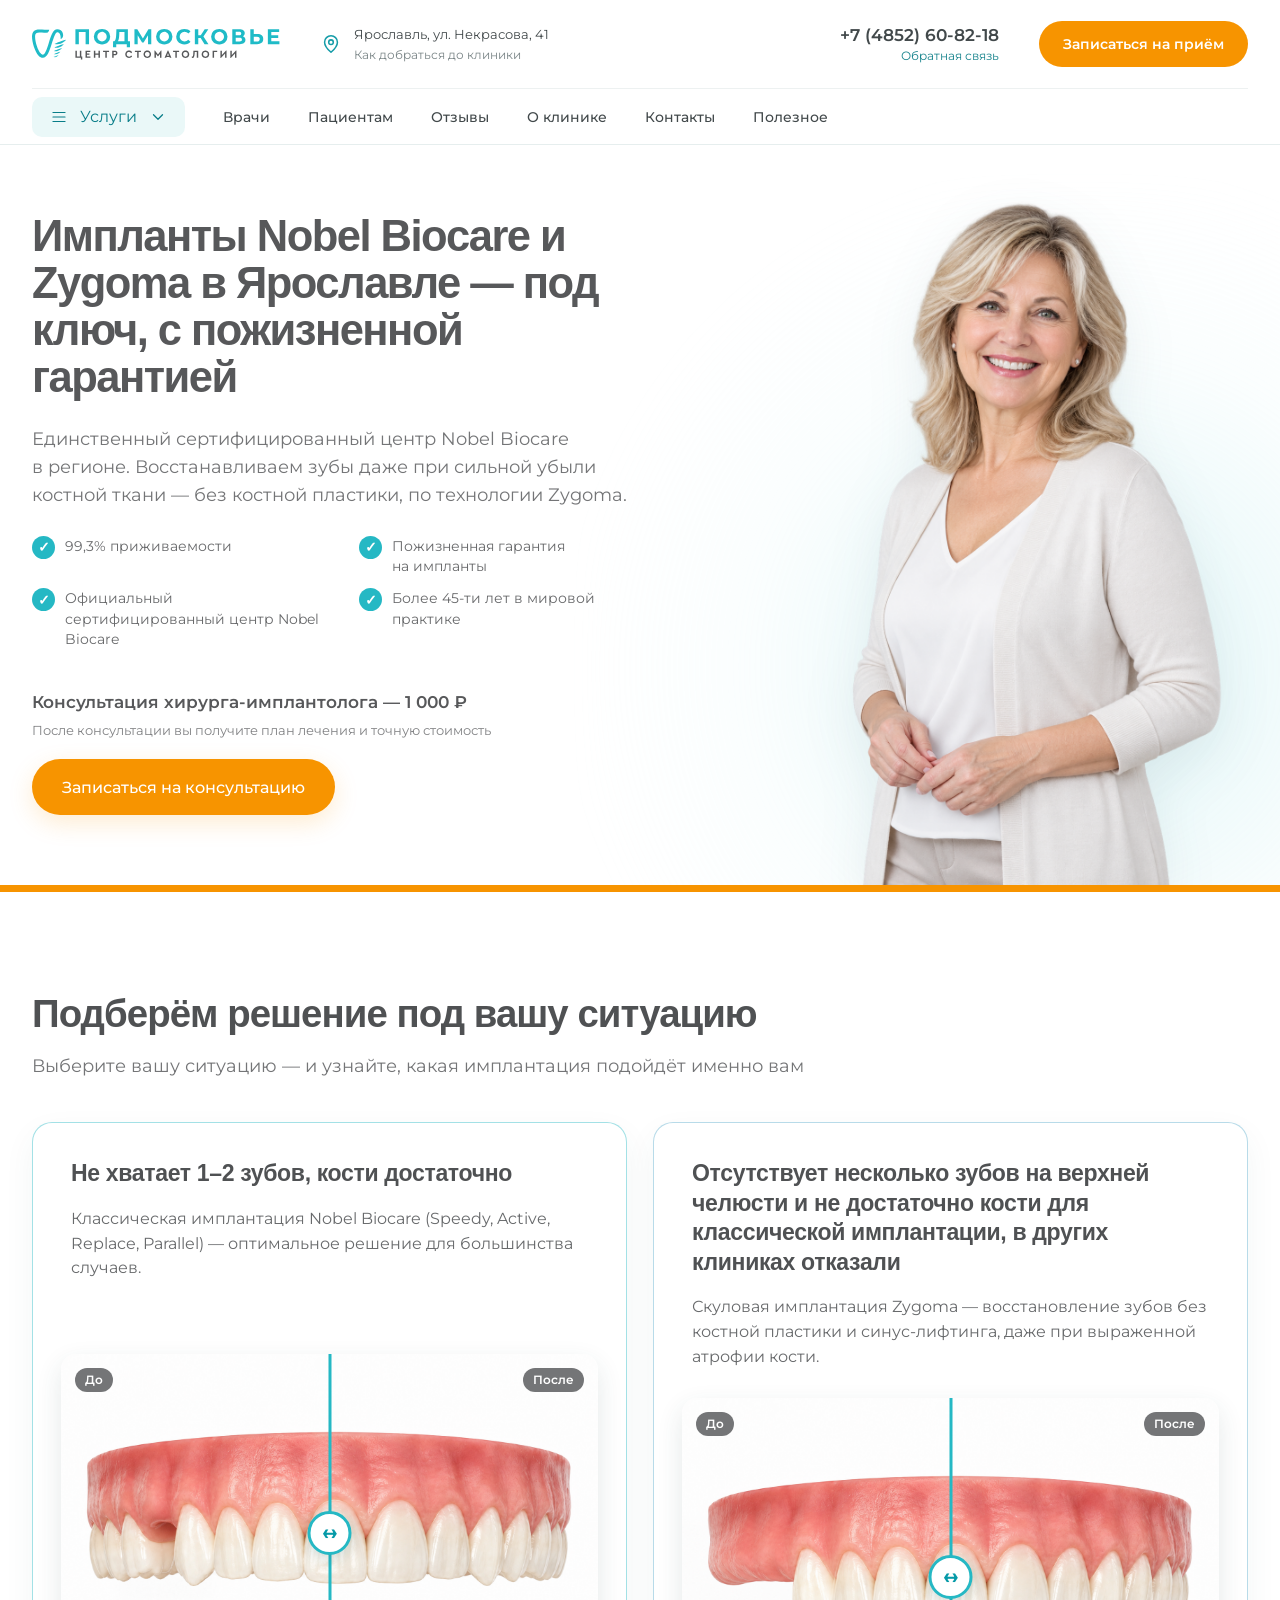
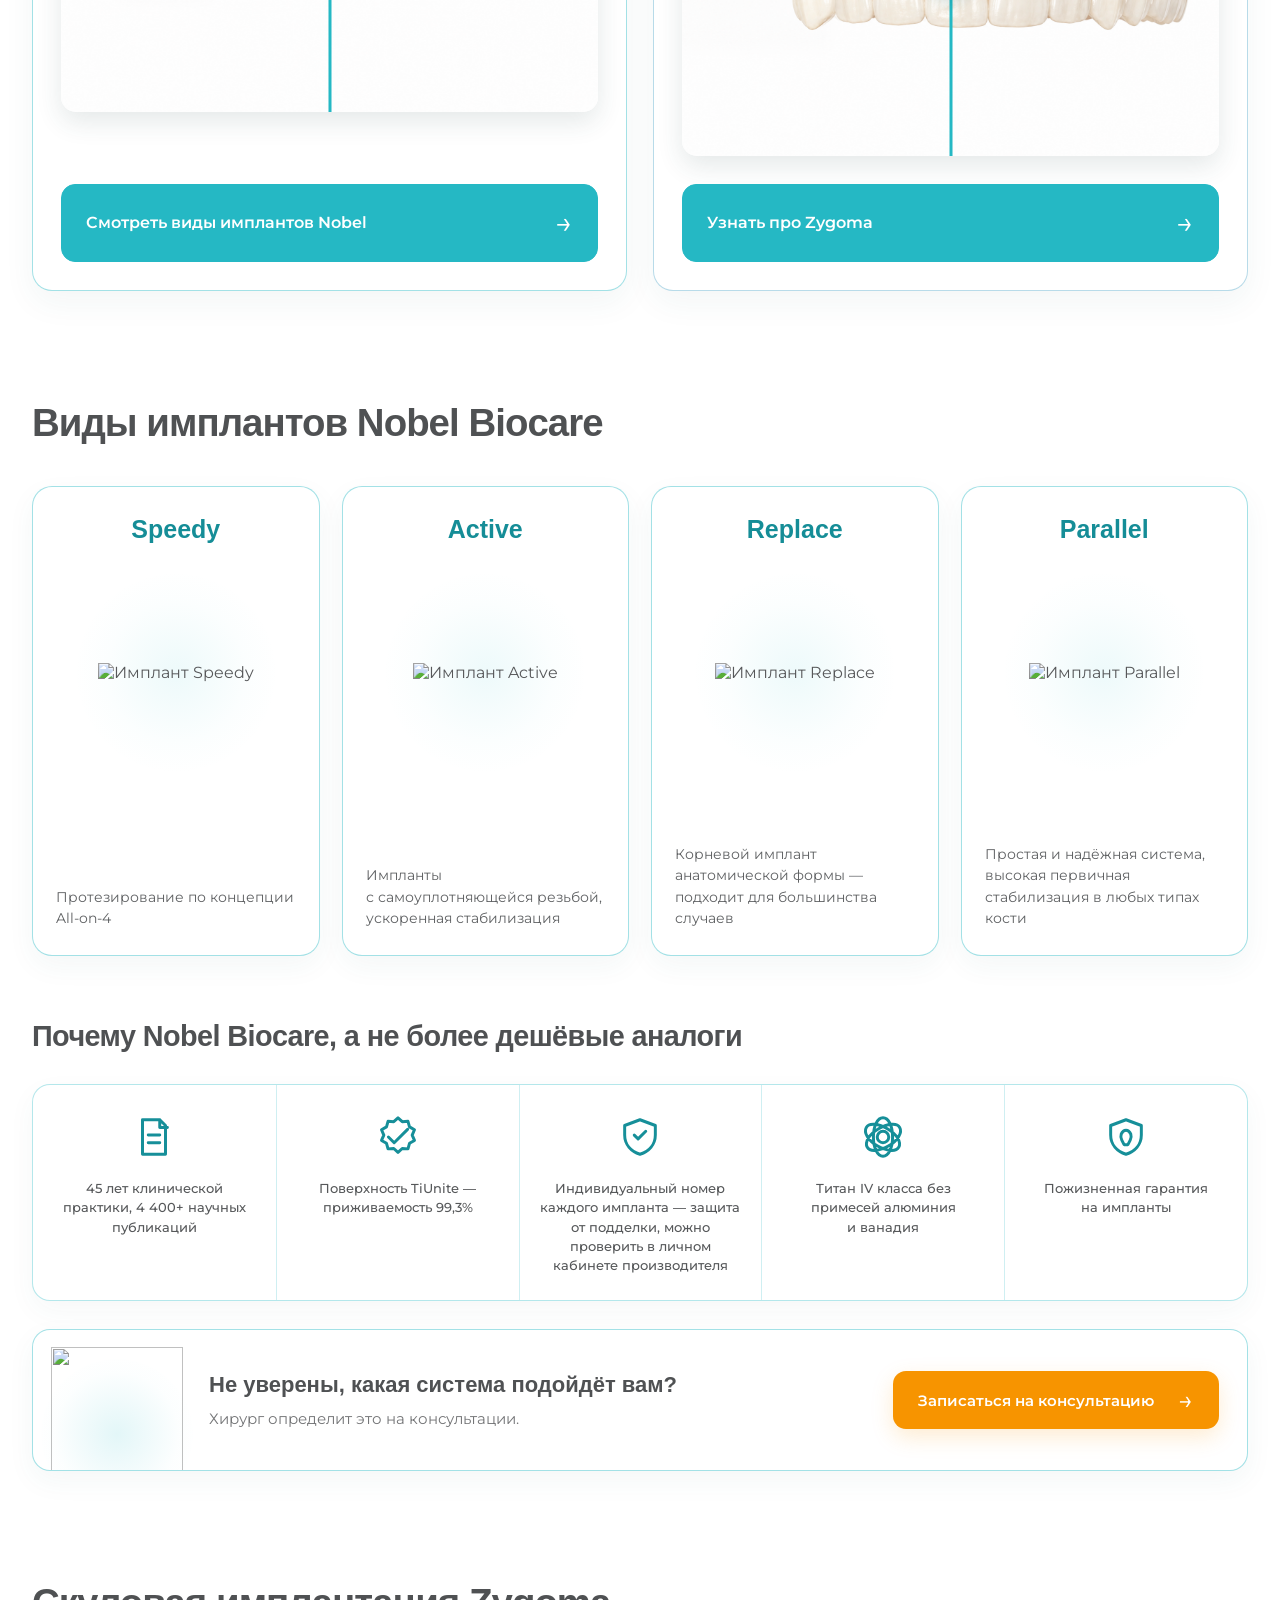
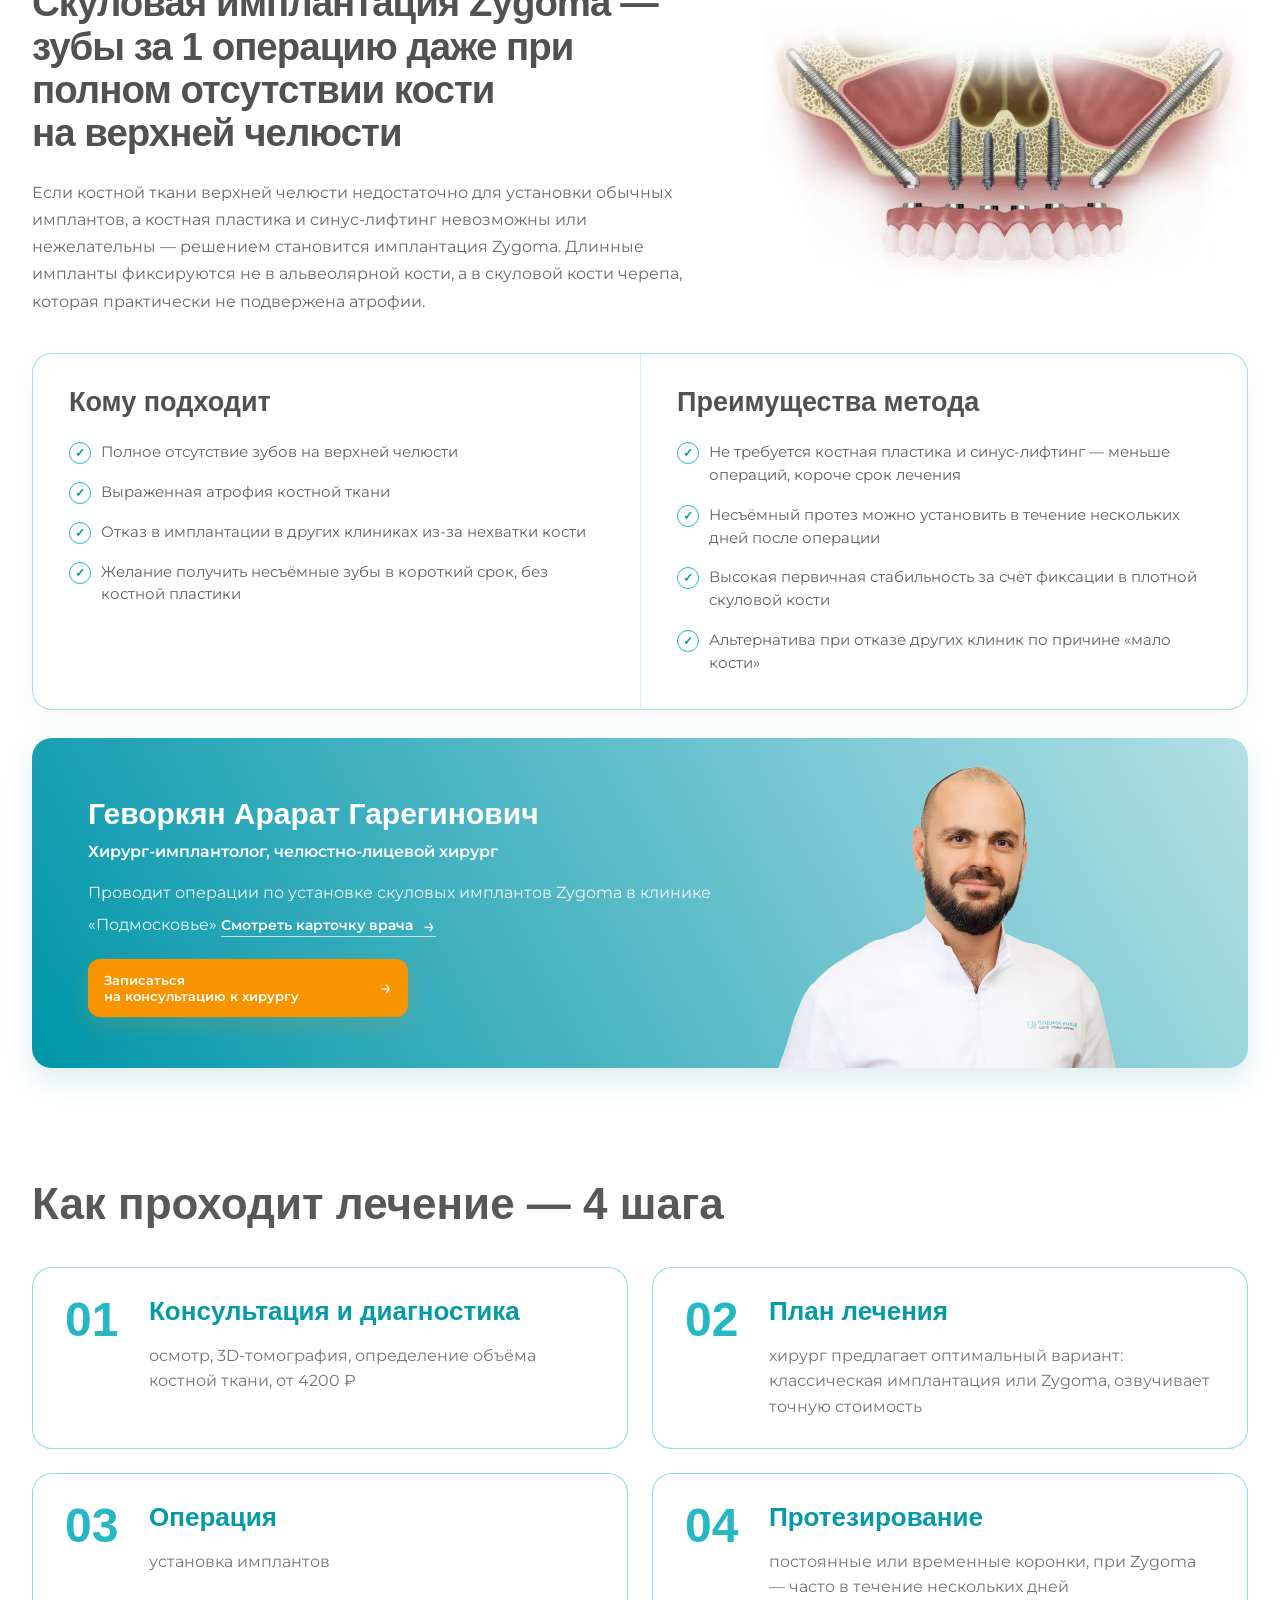
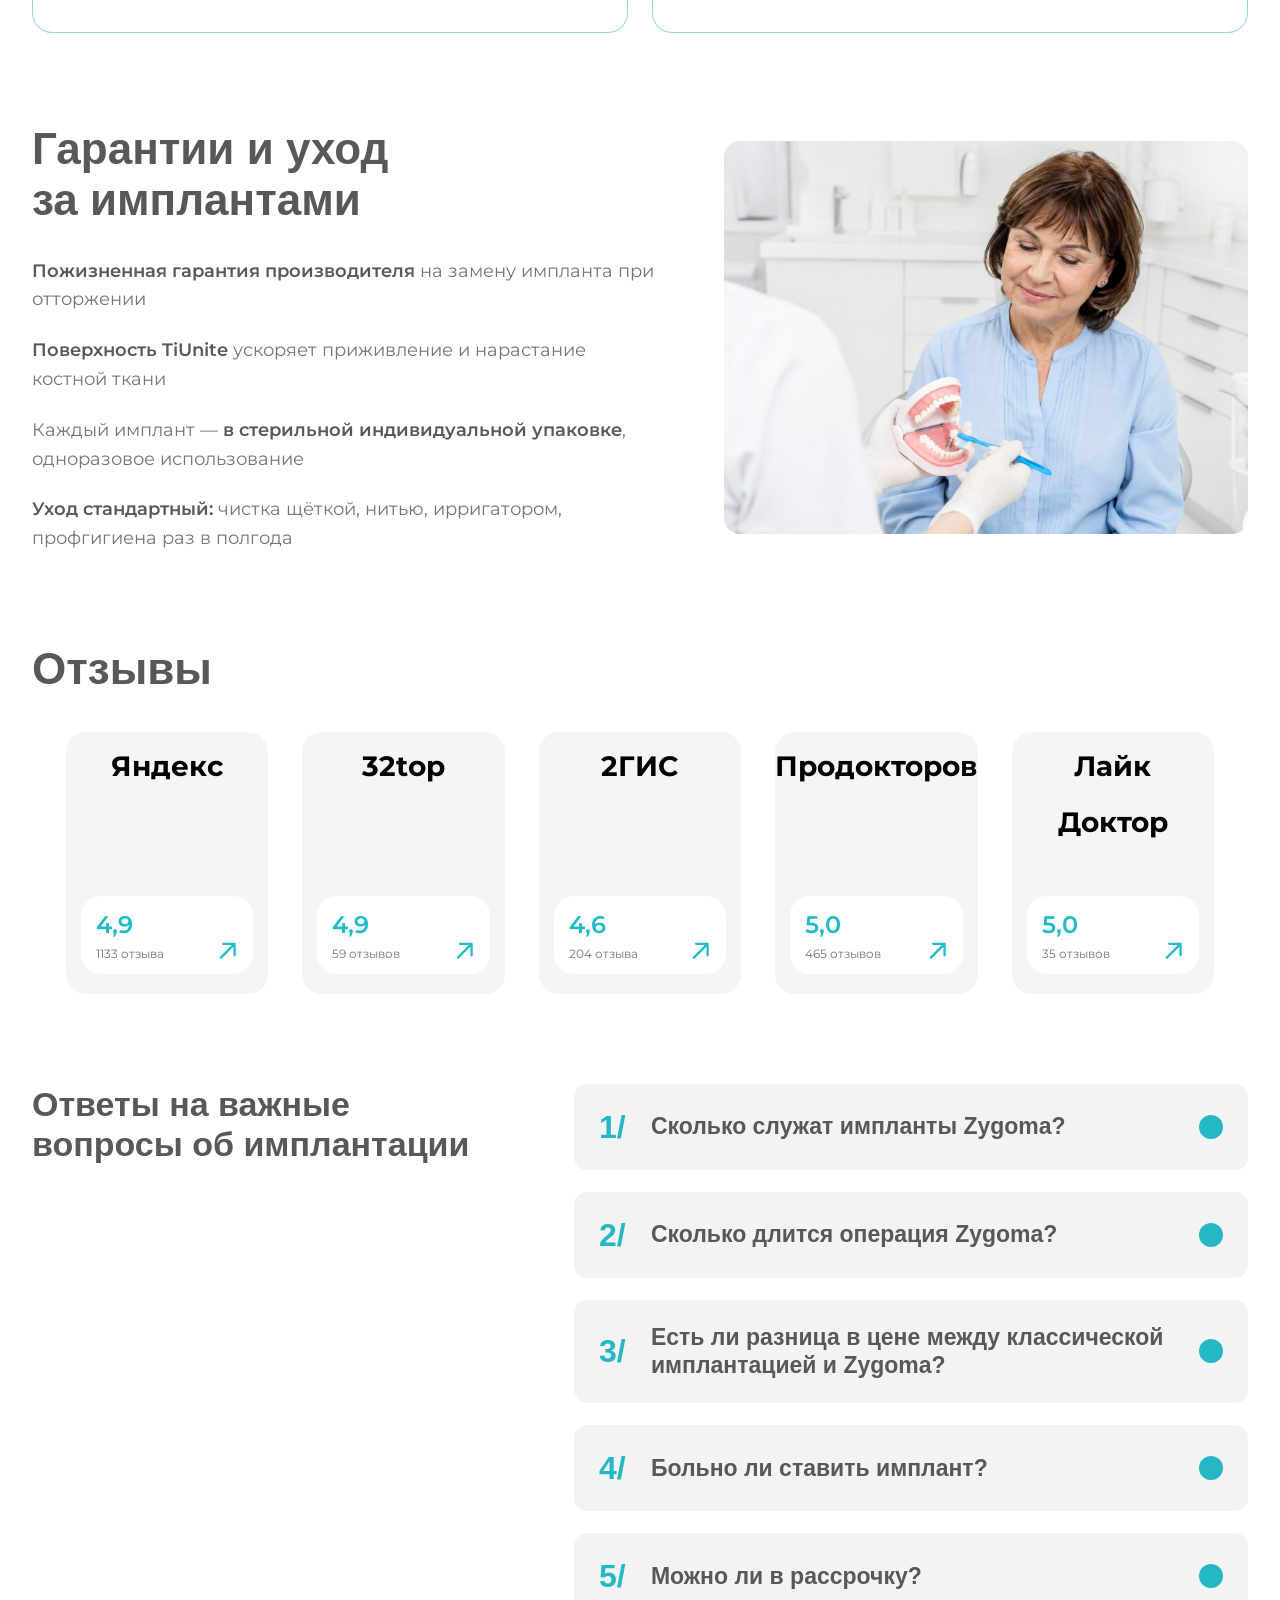
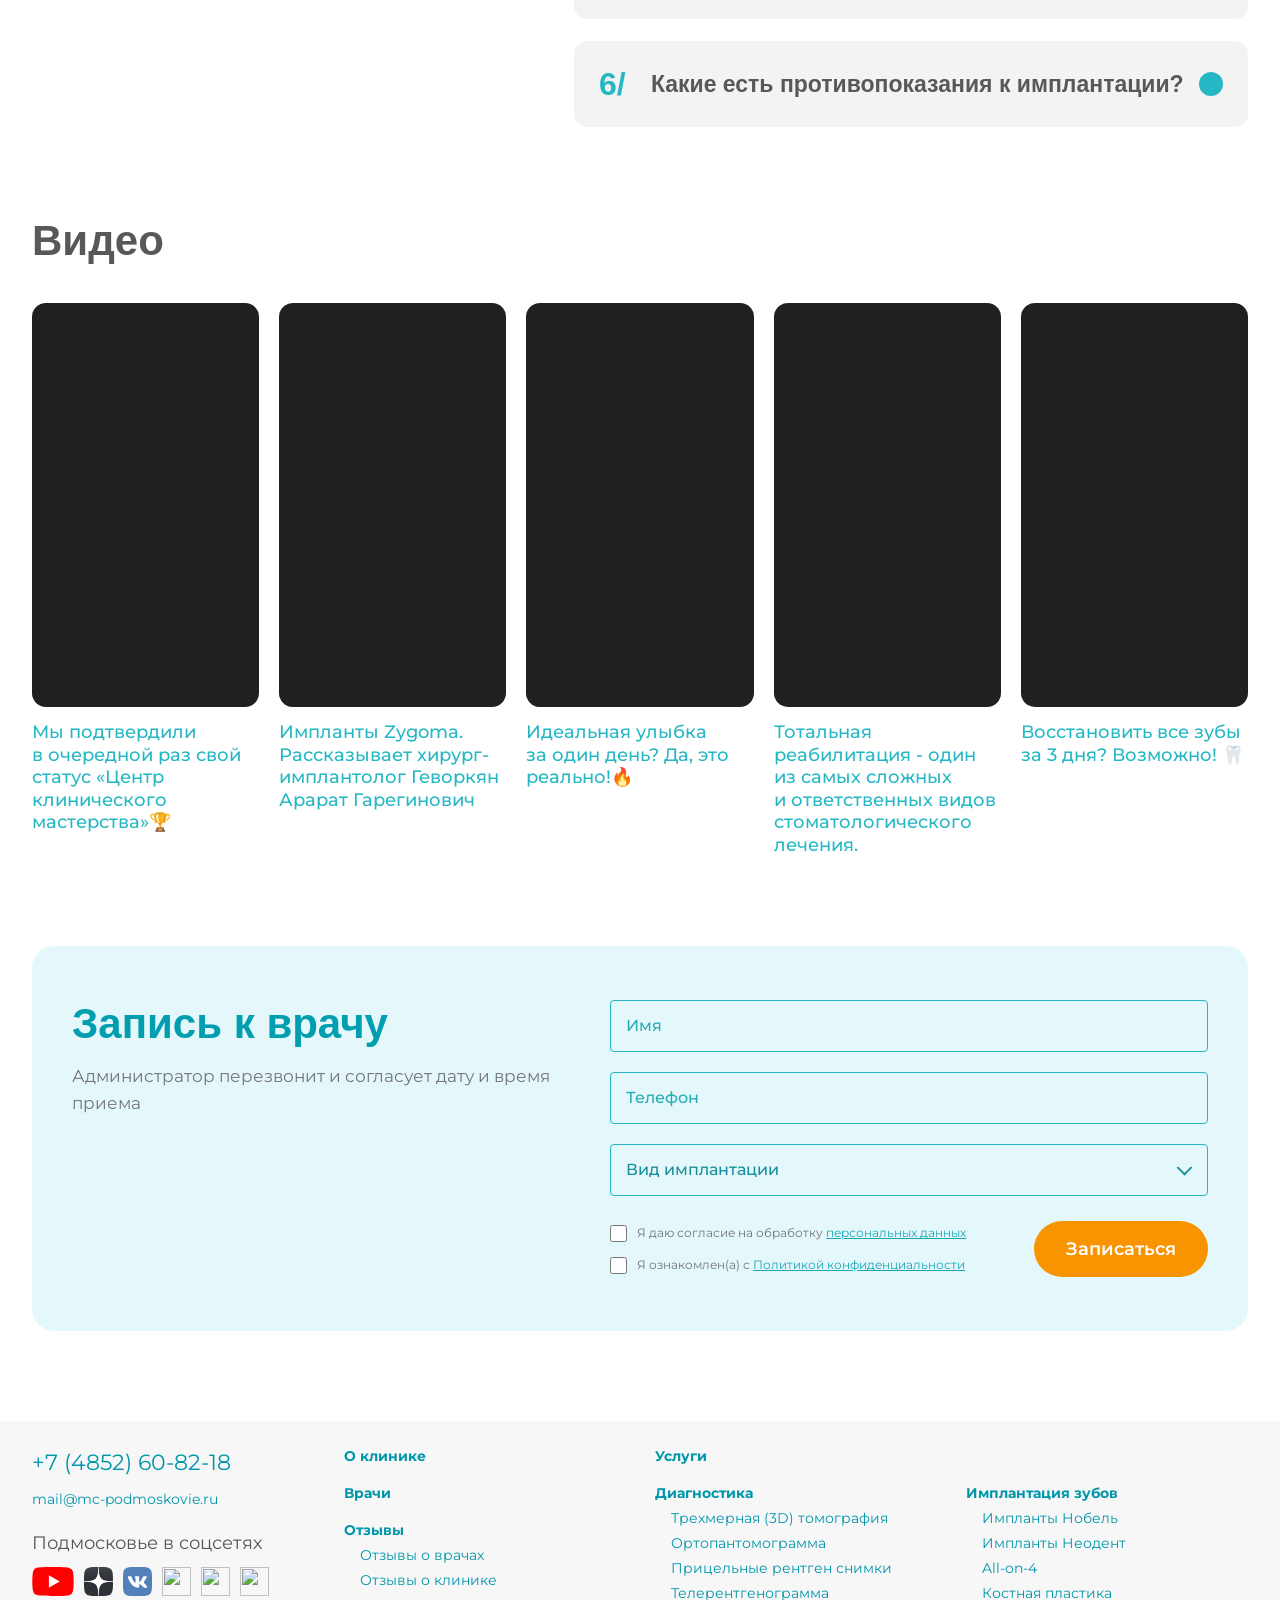
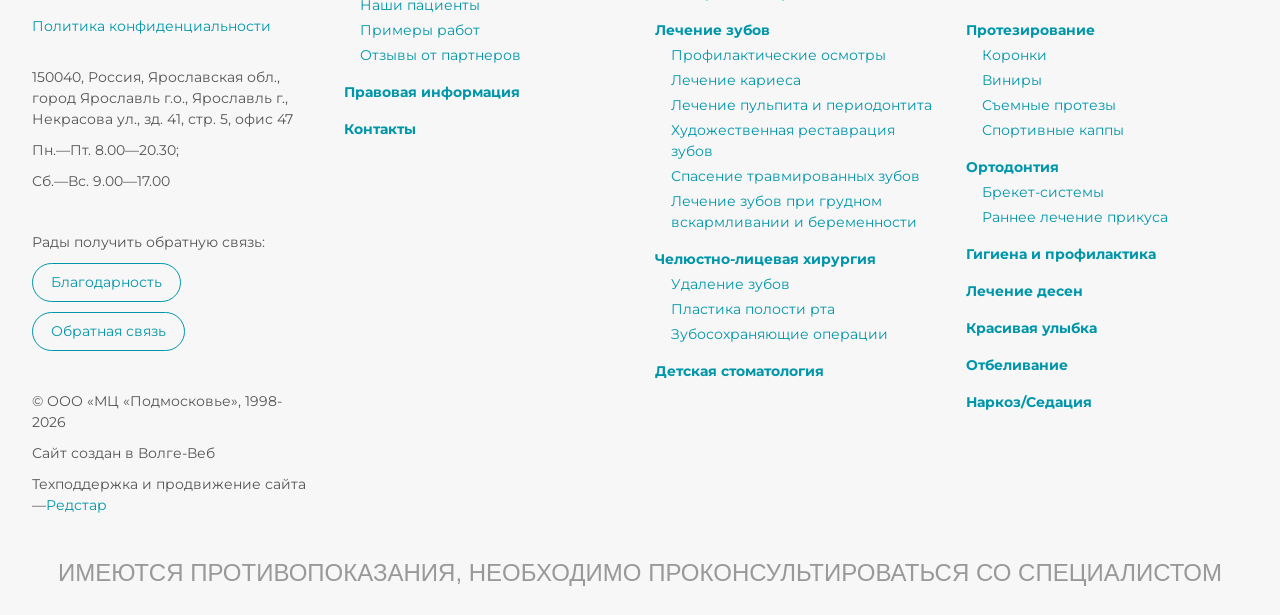
==== header-preview.html @ f9ee89da "Add branded responsive header preview" ====
<!doctype html>
<html lang="ru">
<head>
  <meta charset="utf-8">
  <meta name="viewport" content="width=device-width, initial-scale=1">
  <meta name="robots" content="noindex, nofollow">
  <meta name="description" content="Импланты Nobel Biocare и Zygoma в Ярославле">
  <title>Импланты Nobel Biocare и Zygoma — Подмосковье</title>
  <link rel="preconnect" href="https://fonts.googleapis.com">
  <link rel="preconnect" href="https://fonts.gstatic.com" crossorigin>
  <link href="https://fonts.googleapis.com/css2?family=Montserrat:wght@400;500;600;700&display=swap" rel="stylesheet">
  <link rel="stylesheet" href="styles.css?v=hero-arial-20260904">
  <link rel="stylesheet" href="treatment-steps.css?v=2">
  <link rel="stylesheet" href="implant-care.css?v=1">
  <link rel="stylesheet" href="reviews.css?v=2">
  <link rel="stylesheet" href="faq-contact.css?v=4">
  <link rel="stylesheet" href="video-section.css?v=1">
  <link rel="stylesheet" href="booking-strip.css?v=4-local">
  <link rel="stylesheet" href="footer.css?v=1">
  <script src="script.js?v=responsive-select" defer></script>
  <script src="booking-strip.js?v=2-local" defer></script>
  <link rel="stylesheet" href="header-preview.css?v=1">
  <script src="header-preview.js?v=1" defer></script>
</head>
<body>
  <header class="pm-header" itemscope itemtype="https://schema.org/WPHeader">
    <div class="pm-shell">
      <div class="pm-top">
        <a class="pm-logo" href="https://www.mc-podmoskovie.ru/" aria-label="Подмосковье — центр стоматологии"><img src="assets/header-logo.svg" width="260" height="39" alt="Подмосковье — центр стоматологии"></a>
        <a class="pm-address" href="https://www.mc-podmoskovie.ru/contacts/"><svg class="pm-icon" viewBox="0 0 24 24" aria-hidden="true"><path d="M19 10c0 5-7 11-7 11S5 15 5 10a7 7 0 1 1 14 0Z"/><circle cx="12" cy="10" r="2.5"/></svg><span>Ярославль, ул. Некрасова, 41<small>Как добраться до клиники</small></span></a>
        <div class="pm-contact"><a class="pm-phone" href="tel:+74852608218">+7 (4852) 60-82-18</a><a class="pm-feedback" href="https://www.mc-podmoskovie.ru/contacts/">Обратная связь</a></div>
        <button class="pm-book" type="button" data-pm-book>Записаться на приём</button>
        <div class="pm-mobile-actions"><a class="pm-icon-button" href="tel:+74852608218" aria-label="Позвонить в клинику"><svg class="pm-icon" viewBox="0 0 24 24" aria-hidden="true"><path d="M5 3h4l2 5-3 2a15 15 0 0 0 6 6l2-3 5 2v4a2 2 0 0 1-2 2C10 21 3 14 3 5a2 2 0 0 1 2-2Z"/></svg></a><button class="pm-icon-button" type="button" data-pm-open="menu" aria-haspopup="dialog" aria-expanded="false" aria-controls="pm-navigation" aria-label="Открыть меню"><svg class="pm-icon" viewBox="0 0 24 24" aria-hidden="true"><path d="M4 6h16M4 12h16M4 18h16"/></svg></button></div>
      </div>
      <nav class="pm-nav" aria-label="Основная навигация"><button class="pm-services-toggle" type="button" data-pm-open="services" aria-haspopup="dialog" aria-expanded="false" aria-controls="pm-navigation"><svg class="pm-icon" viewBox="0 0 24 24" aria-hidden="true"><path d="M4 6h16M4 12h16M4 18h16"/></svg>Услуги<svg class="pm-icon" viewBox="0 0 24 24" aria-hidden="true"><path d="m6 9 6 6 6-6"/></svg></button><a href="https://www.mc-podmoskovie.ru/doctors/">Врачи</a>
<a href="https://www.mc-podmoskovie.ru/patients/">Пациентам</a>
<a href="https://www.mc-podmoskovie.ru/otzyvy/">Отзывы</a>
<a href="https://www.mc-podmoskovie.ru/about/">О клинике</a>
<a href="https://www.mc-podmoskovie.ru/contacts/">Контакты</a>
<a href="https://www.mc-podmoskovie.ru/useful/">Полезное</a></nav>
      <div class="pm-mobile-quick"><button class="pm-services-toggle" type="button" data-pm-open="services" aria-haspopup="dialog" aria-expanded="false" aria-controls="pm-navigation"><svg class="pm-icon" viewBox="0 0 24 24" aria-hidden="true"><path d="M4 6h16M4 12h16M4 18h16"/></svg>Услуги<svg class="pm-icon" viewBox="0 0 24 24" aria-hidden="true"><path d="m6 9 6 6 6-6"/></svg></button><button class="pm-book" type="button" data-pm-book>Записаться</button></div>
    </div>
  </header>
  <dialog class="pm-navigation" id="pm-navigation" aria-labelledby="pm-panel-title">
    <div class="pm-panel-head"><button class="pm-icon-button" type="button" data-pm-back aria-label="Назад в меню" hidden><svg class="pm-icon" viewBox="0 0 24 24" aria-hidden="true"><path d="m14 6-6 6 6 6M8 12h12"/></svg></button><h2 id="pm-panel-title">Услуги</h2><a class="pm-all-services" href="https://www.mc-podmoskovie.ru/services/">Все услуги <span aria-hidden="true">↗</span></a><button class="pm-icon-button" type="button" data-pm-close aria-label="Закрыть меню"><svg class="pm-icon" viewBox="0 0 24 24" aria-hidden="true"><path d="m6 6 12 12M6 18 18 6"/></svg></button></div>
    <div class="pm-panel-body">
      <div data-pm-menu-view hidden><nav class="pm-menu-links" aria-label="Мобильная навигация"><button type="button" data-pm-open="services">Услуги<svg class="pm-icon" viewBox="0 0 24 24" aria-hidden="true"><path d="m6 9 6 6 6-6"/></svg></button><a href="https://www.mc-podmoskovie.ru/doctors/">Врачи</a>
<a href="https://www.mc-podmoskovie.ru/patients/">Пациентам</a>
<a href="https://www.mc-podmoskovie.ru/otzyvy/">Отзывы</a>
<a href="https://www.mc-podmoskovie.ru/about/">О клинике</a>
<a href="https://www.mc-podmoskovie.ru/contacts/">Контакты</a>
<a href="https://www.mc-podmoskovie.ru/useful/">Полезное</a></nav><div class="pm-menu-footer"><a class="pm-phone" href="tel:+74852608218">+7 (4852) 60-82-18</a><p>Ярославль, ул. Некрасова, 41</p><button class="pm-book" type="button" data-pm-book>Записаться на приём</button></div></div>
      <div data-pm-services-view><div class="pm-service-grid"><details class="pm-service-group"><summary>Диагностика</summary><div class="pm-service-links"><a href="https://www.mc-podmoskovie.ru/services/diagnostics/3d/">Трехмерная (3D) томография</a>
<a href="https://www.mc-podmoskovie.ru/services/diagnostics/ortopantomogramma/">Ортопантомограмма</a>
<a href="https://www.mc-podmoskovie.ru/services/diagnostics/roentgen/">Прицельные рентген снимки</a>
<a href="https://www.mc-podmoskovie.ru/services/diagnostics/telerentgenogramma/">Телерентгенограмма</a><a class="pm-direction" href="https://www.mc-podmoskovie.ru/services/diagnostics/">Все услуги направления <span aria-hidden="true">↗</span></a></div></details><details class="pm-service-group"><summary>Лечение зубов</summary><div class="pm-service-links"><a href="https://www.mc-podmoskovie.ru/services/therapeutic/profilakticheskie-osmotry/">Профосмотр</a>
<a href="https://www.mc-podmoskovie.ru/services/therapeutic/caries/">Лечение кариеса</a>
<a href="https://www.mc-podmoskovie.ru/services/therapeutic/pulpitis/">Лечение каналов / пульпита</a>
<a href="https://www.mc-podmoskovie.ru/services/therapeutic/restoration-of-teeth/">Художественная реставрация</a>
<a href="https://www.mc-podmoskovie.ru/services/therapeutic/spasenie-travmirovannykh-zubov/">Спасение травмированных зубов</a>
<a href="https://www.mc-podmoskovie.ru/services/therapeutic/lechenie-zubov-pri-grudnom-vskarmlivanii-i-beremennosti/">Лечение зубов при беременности</a><a class="pm-direction" href="https://www.mc-podmoskovie.ru/services/therapeutic/">Все услуги направления <span aria-hidden="true">↗</span></a></div></details><details class="pm-service-group"><summary>Имплантация зубов</summary><div class="pm-service-links"><a href="https://www.mc-podmoskovie.ru/services/implant/implant-nobel-biocar/">Имплант-система Нобель</a>
<a href="https://www.mc-podmoskovie.ru/services/implant/implant-neodent/">Имплант-система Неодент</a>
<a href="https://www.mc-podmoskovie.ru/services/implant/all-on-4-all-on-6/">All-on-4</a>
<a href="https://www.mc-podmoskovie.ru/services/implant/sinus-lifting/">Костная пластика</a><a class="pm-direction" href="https://www.mc-podmoskovie.ru/services/implant/">Все услуги направления <span aria-hidden="true">↗</span></a></div></details><details class="pm-service-group"><summary>Протезирование</summary><div class="pm-service-links"><a href="https://www.mc-podmoskovie.ru/services/orthopaedy/koronki/">Коронки</a>
<a href="https://www.mc-podmoskovie.ru/services/orthopaedy/veneers/">Виниры и вкладки</a>
<a href="https://www.mc-podmoskovie.ru/services/orthopaedy/clasp/">Бюгельные зубные протезы</a>
<a href="https://www.mc-podmoskovie.ru/services/orthopaedy/sportivnye-kappy/">Спортивные каппы</a><a class="pm-direction" href="https://www.mc-podmoskovie.ru/services/orthopaedy/">Все услуги направления <span aria-hidden="true">↗</span></a></div></details><details class="pm-service-group"><summary>Хирургия</summary><div class="pm-service-links"><a href="https://www.mc-podmoskovie.ru/services/surgery/udalenie-zubov/">Удаление зубов</a>
<a href="https://www.mc-podmoskovie.ru/services/surgery/plastika-polosti-rta/">Пластика полости рта</a>
<a href="https://www.mc-podmoskovie.ru/services/surgery/zubosohranyayuschie_operations/">Зубосохраняющие операции</a><a class="pm-direction" href="https://www.mc-podmoskovie.ru/services/surgery/">Все услуги направления <span aria-hidden="true">↗</span></a></div></details><details class="pm-service-group"><summary>Ортодонтия</summary><div class="pm-service-links"><a href="https://www.mc-podmoskovie.ru/services/ortodont/bracket/">Брекет-системы</a>
<a href="https://www.mc-podmoskovie.ru/services/ortodont/rannee-lechenie-prikusa/">Раннее лечение прикуса</a><a class="pm-direction" href="https://www.mc-podmoskovie.ru/services/ortodont/">Все услуги направления <span aria-hidden="true">↗</span></a></div></details><details class="pm-service-group"><summary>Детская стоматология</summary><div class="pm-service-links"><a class="pm-direction" href="https://www.mc-podmoskovie.ru/services/childrens-dentistry/">Подробнее об услуге <span aria-hidden="true">↗</span></a></div></details><details class="pm-service-group"><summary>Гигиена и профилактика</summary><div class="pm-service-links"><a class="pm-direction" href="https://www.mc-podmoskovie.ru/services/gigiena-i-profilaktika/professionalnaya-gigiena-polosti-rta/">Подробнее об услуге <span aria-hidden="true">↗</span></a></div></details><details class="pm-service-group"><summary>Лечение десен</summary><div class="pm-service-links"><a class="pm-direction" href="https://www.mc-podmoskovie.ru/services/parodont/">Подробнее об услуге <span aria-hidden="true">↗</span></a></div></details><details class="pm-service-group"><summary>Красивая улыбка</summary><div class="pm-service-links"><a class="pm-direction" href="https://www.mc-podmoskovie.ru/services/krasivaya-ulybka/">Подробнее об услуге <span aria-hidden="true">↗</span></a></div></details><details class="pm-service-group"><summary>Наркоз/Седация</summary><div class="pm-service-links"><a class="pm-direction" href="https://www.mc-podmoskovie.ru/services/sedatsiya/">Подробнее об услуге <span aria-hidden="true">↗</span></a></div></details><details class="pm-service-group"><summary>Отбеливание</summary><div class="pm-service-links"><a class="pm-direction" href="https://www.mc-podmoskovie.ru/services/whitening/">Подробнее об услуге <span aria-hidden="true">↗</span></a></div></details></div><a class="pm-service-all-mobile" href="https://www.mc-podmoskovie.ru/services/">Все услуги клиники <span aria-hidden="true">↗</span></a></div>
    </div>
  </dialog>

  <main>
    <section class="hero" aria-labelledby="hero-title">
      <div class="hero__inner">
        <div class="hero__content">
          <h1 id="hero-title">Импланты Nobel Biocare и Zygoma в Ярославле — под ключ, с пожизненной гарантией</h1>
          <p class="hero__lead">Единственный сертифицированный центр Nobel Biocare в регионе. Восстанавливаем зубы даже при сильной убыли костной ткани — без костной пластики, по технологии Zygoma.</p>
          <div class="hero__visual">
            <div class="hero__halo" aria-hidden="true"></div>
            <img src="assets/hero-woman.png" alt="Улыбающаяся женщина после восстановления зубов">
          </div>
          <ul class="hero__benefits" aria-label="Преимущества имплантации">
            <li><span class="hero__check" aria-hidden="true">✓</span><span>99,3% приживаемости</span></li>
            <li><span class="hero__check" aria-hidden="true">✓</span><span>Пожизненная гарантия на импланты</span></li>
            <li><span class="hero__check" aria-hidden="true">✓</span><span>Официальный сертифицированный центр Nobel Biocare</span></li>
            <li><span class="hero__check" aria-hidden="true">✓</span><span>Более 45-ти лет в мировой практике</span></li>
          </ul>
          <div class="hero__consult">
            <p class="hero__price" aria-label="Консультация хирурга-имплантолога — 1 000 ₽">Консультация хирурга-имплантолога — <span class="hero__price-value">1 000 ₽</span></p>
            <p class="hero__note">После консультации вы получите план лечения и точную стоимость</p>
            <button class="hero__button" type="button">Записаться на консультацию</button>
          </div>
        </div>
      </div>
    </section>

    <section class="situations" id="situations" aria-labelledby="situations-title">
      <div class="situations__inner">
        <div class="situations__heading">
          <h2 id="situations-title">Подберём решение под вашу ситуацию</h2>
          <p>Выберите вашу ситуацию — и узнайте, какая имплантация подойдёт именно вам</p>
        </div>

        <div class="situations__grid">
          <article class="situation-card situation-card--nobel">
            <div class="situation-card__copy">
              <h3>Не хватает 1–2 зубов, кости достаточно</h3>
              <p>Классическая имплантация Nobel Biocare (Speedy, Active, Replace, Parallel) — оптимальное решение для большинства случаев.</p>
            </div>
            <figure class="situation-card__visual">
              <div class="before-after" style="--position: 50%">
                <img class="before-after__image" src="assets/upper-single-before.png" alt="До: отсутствует один жевательный зуб верхней челюсти">
                <div class="before-after__after">
                  <img class="before-after__image" src="assets/upper-single-after.png" alt="После: жевательный зуб восстановлен">
                </div>
                <span class="before-after__label before-after__label--before">До</span>
                <span class="before-after__label before-after__label--after">После</span>
                <span class="before-after__divider" aria-hidden="true"><span>↔</span></span>
                <input class="before-after__range" type="range" min="0" max="100" value="50" aria-label="Сравнить результат имплантации Nobel: до и после">
              </div>
            </figure>
            <a class="situation-card__link" href="#nobel">
              <span>Смотреть виды имплантов Nobel</span>
              <span class="situation-card__arrow" aria-hidden="true">→</span>
            </a>
          </article>

          <article class="situation-card situation-card--zygoma">
            <div class="situation-card__copy">
              <h3>Отсутствует несколько зубов на верхней челюсти и не достаточно кости для классической имплантации, в других клиниках отказали</h3>
              <p>Скуловая имплантация Zygoma — восстановление зубов без костной пластики и синус-лифтинга, даже при выраженной атрофии кости.</p>
            </div>
            <figure class="situation-card__visual">
              <div class="before-after" style="--position: 50%">
                <img class="before-after__image" src="assets/upper-full-before.png" alt="До: сохранены только передние зубы верхней челюсти">
                <div class="before-after__after">
                  <img class="before-after__image" src="assets/upper-full-after.png" alt="После: верхний зубной ряд полностью восстановлен">
                </div>
                <span class="before-after__label before-after__label--before">До</span>
                <span class="before-after__label before-after__label--after">После</span>
                <span class="before-after__divider" aria-hidden="true"><span>↔</span></span>
                <input class="before-after__range" type="range" min="0" max="100" value="50" aria-label="Сравнить результат восстановления Zygoma: до и после">
              </div>
            </figure>
            <a class="situation-card__link" href="#zygoma">
              <span>Узнать про Zygoma</span>
              <span class="situation-card__arrow" aria-hidden="true">→</span>
            </a>
          </article>
        </div>
      </div>
    </section>

    <section class="nobel-systems" id="nobel" aria-labelledby="nobel-systems-title">
      <div class="nobel-systems__inner">
        <header class="nobel-systems__heading">
          <h2 id="nobel-systems-title">Виды имплантов Nobel Biocare</h2>
        </header>

        <div class="nobel-systems__grid">
          <article class="nobel-system-card">
            <h3>Speedy</h3>
            <figure class="nobel-system-card__visual">
              <img src="https://www.mc-podmoskovie.ru/upload/uslugi_images/nobel_speedy.jpg" alt="Имплант Speedy">
            </figure>
            <div class="nobel-system-card__copy">
              <p>Протезирование по концепции All-on-4</p>
            </div>
          </article>

          <article class="nobel-system-card">
            <h3>Active</h3>
            <figure class="nobel-system-card__visual">
              <img src="https://www.mc-podmoskovie.ru/upload/uslugi_images/nobel_active.jpg" alt="Имплант Active">
            </figure>
            <div class="nobel-system-card__copy">
              <p>Импланты с самоуплотняющейся резьбой, ускоренная стабилизация</p>
            </div>
          </article>

          <article class="nobel-system-card">
            <h3>Replace</h3>
            <figure class="nobel-system-card__visual">
              <img src="https://www.mc-podmoskovie.ru/upload/uslugi_images/nobel_replace.jpg" alt="Имплант Replace">
            </figure>
            <div class="nobel-system-card__copy">
              <p>Корневой имплант анатомической формы — подходит для большинства случаев</p>
            </div>
          </article>

          <article class="nobel-system-card">
            <h3>Parallel</h3>
            <figure class="nobel-system-card__visual">
              <img src="https://www.mc-podmoskovie.ru/upload/uslugi_images/nobel_parallel.jpg" alt="Имплант Parallel">
            </figure>
            <div class="nobel-system-card__copy">
              <p>Простая и надёжная система, высокая первичная стабилизация в любых типах кости</p>
            </div>
          </article>
        </div>

        <div class="nobel-systems__proofs" aria-labelledby="nobel-proofs-title">
          <h3 id="nobel-proofs-title">Почему Nobel Biocare, а не более дешёвые аналоги</h3>
          <div class="nobel-systems__proof-grid">
            <article class="nobel-proof">
              <span class="nobel-proof__icon" aria-hidden="true"><svg viewBox="0 0 24 24"><path d="M6 3h9l3 3v15H6V3Zm9 0v4h4M9 11h6M9 15h6"/></svg></span>
              <p>45 лет клинической практики, 4 400+ научных публикаций</p>
            </article>
            <article class="nobel-proof">
              <span class="nobel-proof__icon" aria-hidden="true"><svg viewBox="0 0 24 24"><path d="m7 12 3 3 7-7M12 2l2.2 2 3-.2.8 2.9 2.6 1.5-1.2 2.8 1.2 2.8-2.6 1.5-.8 2.9-3-.2-2.2 2-2.2-2-3 .2-.8-2.9-2.6-1.5L4.6 11 3.4 8.2 6 6.7l.8-2.9 3 .2L12 2Z"/></svg></span>
              <p>Поверхность TiUnite — приживаемость 99,3%</p>
            </article>
            <article class="nobel-proof">
              <span class="nobel-proof__icon" aria-hidden="true"><svg viewBox="0 0 24 24"><path d="M12 3 4 6v5c0 5 3.4 8.5 8 10 4.6-1.5 8-5 8-10V6l-8-3Zm-3 8 2 2 4-4"/></svg></span>
              <p>Индивидуальный номер каждого импланта — защита от подделки, можно проверить в личном кабинете производителя</p>
            </article>
            <article class="nobel-proof">
              <span class="nobel-proof__icon" aria-hidden="true"><svg viewBox="0 0 24 24"><circle cx="12" cy="12" r="3"/><path d="M12 2c3 0 5 4.5 5 10s-2 10-5 10-5-4.5-5-10 2-10 5-10Zm-8.7 5c1.5-2.6 6.4-2 11.2.8s7.2 7 5.7 9.6-6.4 2-11.2-.8S1.8 9.6 3.3 7Zm17.4 0c1.5 2.6-.9 6.8-5.7 9.6s-9.7 3.4-11.2.8.9-6.8 5.7-9.6S19.2 4.4 20.7 7Z"/></svg></span>
              <p>Титан IV класса без примесей алюминия и ванадия</p>
            </article>
            <article class="nobel-proof">
              <span class="nobel-proof__icon" aria-hidden="true"><svg viewBox="0 0 24 24"><path d="M12 3 4 6v5c0 5 3.4 8.5 8 10 4.6-1.5 8-5 8-10V6l-8-3Z"/><path d="M9.5 10.5c.5-1.2 1.4-2 2.5-2s2 .8 2.5 2c.3.9.2 2.1-.3 3.1L13 16h-2l-1.2-2.4c-.5-1-.6-2.2-.3-3.1Z"/></svg></span>
              <p>Пожизненная гарантия на импланты</p>
            </article>
          </div>
        </div>

        <aside class="nobel-systems__cta">
          <div class="nobel-systems__cta-visual" aria-hidden="true">
            <img src="https://www.mc-podmoskovie.ru/upload/uslugi_images/nobel_parallel.jpg" alt="">
          </div>
          <div class="nobel-systems__cta-copy">
            <h3>Не уверены, какая система подойдёт вам?</h3>
            <p>Хирург определит это на консультации.</p>
          </div>
          <button type="button">Записаться на консультацию <span aria-hidden="true">→</span></button>
        </aside>
      </div>
    </section>

    <section class="zygoma" id="zygoma" aria-labelledby="zygoma-title">
      <div class="zygoma__inner">
        <div class="zygoma__intro">
          <div class="zygoma__intro-copy">
            <h2 id="zygoma-title">Скуловая имплантация Zygoma — зубы за 1 операцию даже при полном отсутствии кости на верхней челюсти</h2>
            <p>Если костной ткани верхней челюсти недостаточно для установки обычных имплантов, а костная пластика и синус-лифтинг невозможны или нежелательны — решением становится имплантация Zygoma. Длинные импланты фиксируются не в альвеолярной кости, а в скуловой кости черепа, которая практически не подвержена атрофии.</p>
          </div>
          <figure class="zygoma__anatomy">
            <img src="assets/zygoma-source-2.png" alt="Схема фиксации скуловых имплантов Zygoma">
          </figure>
        </div>

        <div class="zygoma-facts">
          <div class="zygoma-facts__group" aria-labelledby="zygoma-suitable-title">
            <h3 id="zygoma-suitable-title">Кому подходит</h3>
            <ul>
              <li>Полное отсутствие зубов на верхней челюсти</li>
              <li>Выраженная атрофия костной ткани</li>
              <li>Отказ в имплантации в других клиниках из-за нехватки кости</li>
              <li>Желание получить несъёмные зубы в короткий срок, без костной пластики</li>
            </ul>
          </div>
          <div class="zygoma-facts__group" aria-labelledby="zygoma-benefits-title">
            <h3 id="zygoma-benefits-title">Преимущества метода</h3>
            <ul>
              <li>Не требуется костная пластика и синус-лифтинг — меньше операций, короче срок лечения</li>
              <li>Несъёмный протез можно установить в течение нескольких дней после операции</li>
              <li>Высокая первичная стабильность за счёт фиксации в плотной скуловой кости</li>
              <li>Альтернатива при отказе других клиник по причине «мало кости»</li>
            </ul>
          </div>
        </div>

        <article class="zygoma-doctor" id="zygoma-doctor">
          <div class="zygoma-doctor__content">
            <div class="zygoma-doctor__copy">
              <h3>Геворкян Арарат Гарегинович</h3>
              <p class="zygoma-doctor__role">Хирург-имплантолог, челюстно-лицевой хирург</p>
              <p class="zygoma-doctor__description">
                Проводит операции по установке скуловых имплантов Zygoma в клинике «Подмосковье»
                <a class="zygoma-doctor__profile-link" href="https://www.mc-podmoskovie.ru/doctors/otdelenie-chelyustno-litsevoy-khirurgii/ararat-gareginovich-gevorkyan/">
                  Смотреть карточку врача <span aria-hidden="true">→</span>
                </a>
              </p>
            </div>
            <div class="zygoma-doctor__actions">
              <button type="button">
                <span class="zygoma-doctor__cta-label">
                  <span class="zygoma-doctor__cta-lead">Записаться</span>
                  <span class="zygoma-doctor__cta-tail">на&nbsp;консультацию&nbsp;к&nbsp;хирургу</span>
                </span>
                <span aria-hidden="true">→</span>
              </button>
            </div>
          </div>
          <figure class="zygoma-doctor__photo">
            <img src="assets/gevorkyan-cutout.png?v=user-original" alt="Геворкян Арарат Гарегинович">
          </figure>
        </article>
      </div>
    </section>
    <section class="treatment-steps" id="treatment-steps" aria-labelledby="treatment-steps-title">
      <div class="treatment-steps__inner">
        <h2 id="treatment-steps-title">Как проходит лечение — 4 шага</h2>
        <ol class="treatment-steps__grid">
          <li class="treatment-step">
            <span class="treatment-step__number" aria-hidden="true">01</span>
            <div class="treatment-step__copy">
              <h3>Консультация и диагностика</h3>
              <p>осмотр, 3D-томография, определение объёма костной ткани, <span class="treatment-step__price">от 4200 ₽</span></p>
            </div>
          </li>
          <li class="treatment-step">
            <span class="treatment-step__number" aria-hidden="true">02</span>
            <div class="treatment-step__copy">
              <h3>План лечения</h3>
              <p>хирург предлагает оптимальный вариант: классическая имплантация или Zygoma, озвучивает точную стоимость</p>
            </div>
          </li>
          <li class="treatment-step">
            <span class="treatment-step__number" aria-hidden="true">03</span>
            <div class="treatment-step__copy">
              <h3>Операция</h3>
              <p>установка имплантов</p>
            </div>
          </li>
          <li class="treatment-step">
            <span class="treatment-step__number" aria-hidden="true">04</span>
            <div class="treatment-step__copy">
              <h3>Протезирование</h3>
              <p>постоянные или временные коронки, при Zygoma — часто в течение нескольких дней</p>
            </div>
          </li>
        </ol>
      </div>
    </section>
    <section class="implant-care" id="implant-care" aria-labelledby="implant-care-title">
      <div class="implant-care__inner">
        <div class="implant-care__copy">
          <h2 id="implant-care-title">Гарантии и уход за имплантами</h2>
          <p><strong>Пожизненная гарантия производителя</strong> на замену импланта при отторжении</p>
          <p><strong>Поверхность TiUnite</strong> ускоряет приживление и нарастание костной ткани</p>
          <p>Каждый имплант — <strong>в стерильной индивидуальной упаковке</strong>, одноразовое использование</p>
          <p><strong>Уход стандартный:</strong> чистка щёткой, нитью, ирригатором, профгигиена раз в полгода</p>
        </div>
        <figure class="implant-care__visual">
          <img src="assets/implant-care.png" width="1448" height="1086" alt="Иллюстрация: специалист показывает пациентке уход за имплантами на модели челюсти" loading="lazy">
        </figure>
      </div>
    </section>
    <section class="reviews" id="reviews" aria-labelledby="reviews-title">
      <div class="reviews__inner">
        <h2 id="reviews-title">Отзывы</h2>
<div class="new-rating">
            <div class="ratings-container col-5 col-sm-3 col-md-3 col-lg-2">
                            <span class="ratings-name">Яндекс</span>
                <div class="ratings__item no-border link-black">
                    <div class="star-block">
                        <span class="text-nowrap rating-value">4,9</span>
                                                        <img class="star-rating" src="https://www.mc-podmoskovie.ru/local/templates/base/images/starActive.svg">
                                                                                    <img class="star-rating" src="https://www.mc-podmoskovie.ru/local/templates/base/images/starActive.svg">
                                                                                    <img class="star-rating" src="https://www.mc-podmoskovie.ru/local/templates/base/images/starActive.svg">
                                                                                    <img class="star-rating" src="https://www.mc-podmoskovie.ru/local/templates/base/images/starActive.svg">
                                                                                    <img
                                    class="star-rating star-filled"
                                    src="https://www.mc-podmoskovie.ru/local/templates/base/images/starDefault.svg"
                                                                                                            style="background: url(https://www.mc-podmoskovie.ru/local/templates/base/images/starActive.svg), linear-gradient(to right, transparent 90%, #ffffff 10%)"
                                    >
                                                                            <a href="https://yandex.ru/maps/org/podmoskovye/1005859030/reviews/" target="_blank" rel="noopener noreferrer" class="svg-link-arrow no-border link-black">
                            <svg xmlns="http://www.w3.org/2000/svg" width="32" height="32" viewBox="0 0 28 28">
                                <path fill="none" stroke="#1fbbc7" stroke-linecap="round" stroke-linejoin="round" stroke-width="2" d="M18 6L6 18M8 6h10v10" />
                            </svg>
                        </a>
                    </div>
                                        <span class="ratings-reveiws">1133 отзыва</span>
                </div>
                    </div>
            <div class="ratings-container col-5 col-sm-3 col-md-3 col-lg-2">
                            <span class="ratings-name">32top</span>
                <div class="ratings__item no-border link-black">
                    <div class="star-block">
                        <span class="text-nowrap rating-value">4,9</span>
                                                        <img class="star-rating" src="https://www.mc-podmoskovie.ru/local/templates/base/images/starActive.svg">
                                                                                    <img class="star-rating" src="https://www.mc-podmoskovie.ru/local/templates/base/images/starActive.svg">
                                                                                    <img class="star-rating" src="https://www.mc-podmoskovie.ru/local/templates/base/images/starActive.svg">
                                                                                    <img class="star-rating" src="https://www.mc-podmoskovie.ru/local/templates/base/images/starActive.svg">
                                                                                    <img
                                    class="star-rating star-filled"
                                    src="https://www.mc-podmoskovie.ru/local/templates/base/images/starDefault.svg"
                                                                                                            style="background: url(https://www.mc-podmoskovie.ru/local/templates/base/images/starActive.svg), linear-gradient(to right, transparent 90%, #ffffff 10%)"
                                    >
                                                                            <a href="https://yaroslavl.32top.ru/clinics/11249/" target="_blank" rel="noopener noreferrer" class="svg-link-arrow no-border link-black">
                            <svg xmlns="http://www.w3.org/2000/svg" width="32" height="32" viewBox="0 0 28 28">
                                <path fill="none" stroke="#1fbbc7" stroke-linecap="round" stroke-linejoin="round" stroke-width="2" d="M18 6L6 18M8 6h10v10" />
                            </svg>
                        </a>
                    </div>
                                        <span class="ratings-reveiws">59 отзывов</span>
                </div>
                    </div>
            <div class="ratings-container col-5 col-sm-3 col-md-3 col-lg-2">
                            <span class="ratings-name">2ГИС</span>
                <div class="ratings__item no-border link-black">
                    <div class="star-block">
                        <span class="text-nowrap rating-value">4,6</span>
                                                        <img class="star-rating" src="https://www.mc-podmoskovie.ru/local/templates/base/images/starActive.svg">
                                                                                    <img class="star-rating" src="https://www.mc-podmoskovie.ru/local/templates/base/images/starActive.svg">
                                                                                    <img class="star-rating" src="https://www.mc-podmoskovie.ru/local/templates/base/images/starActive.svg">
                                                                                    <img class="star-rating" src="https://www.mc-podmoskovie.ru/local/templates/base/images/starActive.svg">
                                                                                    <img
                                    class="star-rating star-filled"
                                    src="https://www.mc-podmoskovie.ru/local/templates/base/images/starDefault.svg"
                                                                                                            style="background: url(https://www.mc-podmoskovie.ru/local/templates/base/images/starActive.svg), linear-gradient(to right, transparent 60%, #ffffff 40%)"
                                    >
                                                                            <a href="https://2gis.ru/yaroslavl/firm/3941177954926768/tab/reviews" target="_blank" rel="noopener noreferrer" class="svg-link-arrow no-border link-black">
                            <svg xmlns="http://www.w3.org/2000/svg" width="32" height="32" viewBox="0 0 28 28">
                                <path fill="none" stroke="#1fbbc7" stroke-linecap="round" stroke-linejoin="round" stroke-width="2" d="M18 6L6 18M8 6h10v10" />
                            </svg>
                        </a>
                    </div>
                                        <span class="ratings-reveiws">204 отзыва</span>
                </div>
                    </div>
            <div class="ratings-container col-5 col-sm-3 col-md-3 col-lg-2">
                            <span class="ratings-name">Продокторов</span>
                <div class="ratings__item no-border link-black">
                    <div class="star-block">
                        <span class="text-nowrap rating-value">5,0</span>
                                                        <img class="star-rating" src="https://www.mc-podmoskovie.ru/local/templates/base/images/starActive.svg">
                                                                                    <img class="star-rating" src="https://www.mc-podmoskovie.ru/local/templates/base/images/starActive.svg">
                                                                                    <img class="star-rating" src="https://www.mc-podmoskovie.ru/local/templates/base/images/starActive.svg">
                                                                                    <img class="star-rating" src="https://www.mc-podmoskovie.ru/local/templates/base/images/starActive.svg">
                                                                                    <img class="star-rating" src="https://www.mc-podmoskovie.ru/local/templates/base/images/starActive.svg">
                                                                            <a href="https://prodoctorov.ru/yaroslavl/lpu/33061-podmoskove/" target="_blank" rel="noopener noreferrer" class="svg-link-arrow no-border link-black">
                            <svg xmlns="http://www.w3.org/2000/svg" width="32" height="32" viewBox="0 0 28 28">
                                <path fill="none" stroke="#1fbbc7" stroke-linecap="round" stroke-linejoin="round" stroke-width="2" d="M18 6L6 18M8 6h10v10" />
                            </svg>
                        </a>
                    </div>
                                        <span class="ratings-reveiws">465 отзывов</span>
                </div>
                    </div>
            <div class="ratings-container col-5 col-sm-3 col-md-3 col-lg-2">
                            <span class="ratings-name">Лайк <br class = "desctop-transfer"><br class = "desctop-transfer">Доктор</span>
                <div class="ratings__item no-border link-black">
                    <div class="star-block">
                        <span class="text-nowrap rating-value">5,0</span>
                                                        <img class="star-rating" src="https://www.mc-podmoskovie.ru/local/templates/base/images/starActive.svg">
                                                                                    <img class="star-rating" src="https://www.mc-podmoskovie.ru/local/templates/base/images/starActive.svg">
                                                                                    <img class="star-rating" src="https://www.mc-podmoskovie.ru/local/templates/base/images/starActive.svg">
                                                                                    <img class="star-rating" src="https://www.mc-podmoskovie.ru/local/templates/base/images/starActive.svg">
                                                                                    <img class="star-rating" src="https://www.mc-podmoskovie.ru/local/templates/base/images/starActive.svg">
                                                                            <a href="https://like.doctor/yaroslavl/kliniki/stomatologiya-podmoskove" target="_blank" rel="noopener noreferrer" class="svg-link-arrow no-border link-black">
                            <svg xmlns="http://www.w3.org/2000/svg" width="32" height="32" viewBox="0 0 28 28">
                                <path fill="none" stroke="#1fbbc7" stroke-linecap="round" stroke-linejoin="round" stroke-width="2" d="M18 6L6 18M8 6h10v10" />
                            </svg>
                        </a>
                    </div>
                                        <span class="ratings-reveiws">35 отзывов</span>
                </div>
                    </div>
    </div>
      </div>
    </section>
    <section class="implant-faq" id="faq" aria-labelledby="faq-title">
      <div class="implant-faq__inner">
        <h2 id="faq-title">Ответы на важные вопросы об имплантации</h2>
        <div class="implant-faq__items">
          <details>
            <summary><span class="implant-faq__number" aria-hidden="true">1/</span><span>Сколько служат импланты Zygoma?</span><span class="implant-faq__toggle" aria-hidden="true"></span></summary>
            <div class="implant-faq__answer">
              <p><strong>Zygoma-импланты (скуловые импланты Nobel Biocare)</strong></p>
              <p>Это более длинные импланты (обычно 30–52,5 мм), которые фиксируются не в альвеолярной кости челюсти, а в скуловой кости (zygoma) — их применяют при сильной атрофии верхней челюсти, когда обычные импланты установить невозможно без костной пластики.</p>
              <ul>
                <li>Скуловая кость очень плотная и почти не подвержена резорбции, поэтому такие импланты демонстрируют высокую выживаемость — по данным различных исследований, 95–98% в течение 5–10 лет наблюдения.</li>
                <li>Долгосрочных данных (20+ лет) меньше, чем по классическим имплантам, поскольку методика моложе, но существующие наблюдения (10–15 лет) показывают хорошие результаты при должном контроле.</li>
                <li>Установка технически сложнее, поэтому квалификация хирурга сильно влияет на итоговый результат.</li>
              </ul>
              <p><strong>Важно:</strong> это общие ориентировочные цифры, а не гарантия — точный прогноз зависит от индивидуальной клинической ситуации, поэтому для конкретных рекомендаций стоит проконсультироваться с лечащим стоматологом-имплантологом.</p>
            </div>
          </details>
          <details>
            <summary><span class="implant-faq__number" aria-hidden="true">2/</span><span>Сколько длится операция Zygoma?</span><span class="implant-faq__toggle" aria-hidden="true"></span></summary>
            <div class="implant-faq__answer">
              <p><strong>Длительность операции по установке Zygoma-имплантов</strong></p>
              <p>Это сложное хирургическое вмешательство, требующее общей анестезии или глубокой седации, и по времени оно заметно дольше, чем установка обычных дентальных имплантов.</p>
              <ul>
                <li><strong>Один Zygoma-имплант</strong> (например, при частичной атрофии с одной стороны, в комбинации с обычными имплантами) — операция может занять около <strong>1–2 часов</strong>.</li>
                <li><strong>Полный протокол «Zygoma в четырёх точках»</strong> (4 скуловых импланта, quad zygoma) или комбинированный протокол (2 скуловых + 2–4 обычных импланта) при полной адентии верхней челюсти — операция обычно длится <strong>3–6 часов</strong>, иногда дольше, в зависимости от сложности анатомии и опыта хирурга.</li>
              </ul>
              <p><strong>Факторы, влияющие на длительность:</strong></p>
              <ul>
                <li>количество устанавливаемых имплантов (скуловых и обычных);</li>
                <li>анатомические особенности пациента (форма скуловой кости, степень атрофии челюсти);</li>
                <li>необходимость синус-лифтинга или других сопутствующих манипуляций;</li>
                <li>используется ли навигационная/компьютерная хирургия (может ускорить процесс, но требует времени на подготовку);</li>
                <li>опыт и слаженность хирургической команды.</li>
              </ul>
              <p>Полное восстановление занимает от нескольких недель до 2–3 месяцев.</p>
              <p>Точную длительность в вашем случае может назвать только хирург после осмотра и изучения КТ-снимков.</p>
            </div>
          </details>
          <details>
            <summary><span class="implant-faq__number" aria-hidden="true">3/</span><span>Есть ли разница в цене между классической имплантацией и Zygoma?</span><span class="implant-faq__toggle" aria-hidden="true"></span></summary>
            <div class="implant-faq__answer">
              <p>Да, разница будет — Zygoma-импланты значительно дороже классической имплантации. Вот основные причины и порядок величин.</p>
              <p><strong>Почему Zygoma дороже:</strong></p>
              <ul>
                <li>сам имплант длиннее и технологически сложнее в производстве;</li>
                <li>операция требует общей анестезии/глубокой седации (а не местной, как обычно при классической имплантации);</li>
                <li>нужна операционная (часто в условиях стационара), а не обычный стоматологический кабинет;</li>
                <li>операцию проводит узкоспециализированный хирург с опытом именно скуловой имплантации — таких специалистов немного;</li>
                <li>часто требуется 3D-навигация/компьютерное планирование по КТ;</li>
                <li>сама операция дольше классической, что увеличивает стоимость работы всей команды медиков.</li>
              </ul>
              <p><strong>Дополнительно на итоговую стоимость влияет:</strong></p>
              <ul>
                <li>нужен ли синус-лифтинг или костная пластика при классической имплантации (это тоже добавляет к цене и может частично нивелировать разницу с Zygoma);</li>
                <li>количество имплантов в протоколе;</li>
                <li>материал и тип протеза (временный/постоянный, металлокерамика, диоксид циркония и т.д.);</li>
                <li>клиника и квалификация хирурга.</li>
              </ul>
              <p><strong>Важно:</strong> точные цифры зависят от клинической ситуации пациента — для точного расчёта стоимости лучше запросить смету после консультации и КТ-диагностики.</p>
            </div>
          </details>
          <details>
            <summary><span class="implant-faq__number" aria-hidden="true">4/</span><span>Больно ли ставить имплант?</span><span class="implant-faq__toggle" aria-hidden="true"></span></summary>
            <div class="implant-faq__answer">
              <p>Операцию проводят с обезболиванием. В клинике также доступны седация и наркоз; подходящий вариант врач подбирает индивидуально.</p>
            </div>
          </details>
          <details>
            <summary><span class="implant-faq__number" aria-hidden="true">5/</span><span>Можно ли в рассрочку?</span><span class="implant-faq__toggle" aria-hidden="true"></span></summary>
            <div class="implant-faq__answer">
              <p>Возможность рассрочки и условия оплаты уточните у администратора клиники.</p>
            </div>
          </details>
          <details>
            <summary><span class="implant-faq__number" aria-hidden="true">6/</span><span>Какие есть противопоказания к имплантации?</span><span class="implant-faq__toggle" aria-hidden="true"></span></summary>
            <div class="implant-faq__answer">
              <p>Перед имплантацией хирург оценивает состояние здоровья. Ограничения могут быть связаны с:</p>
              <ul>
                <li>заболеваниями крови и нарушениями свёртывания;</li>
                <li>онкологическими заболеваниями и проводимым лечением;</li>
                <li>нарушениями иммунитета и системными заболеваниями;</li>
                <li>тяжёлыми заболеваниями сердца и противопоказаниями к обезболиванию;</li>
                <li>неудовлетворительной гигиеной полости рта — до её коррекции.</li>
              </ul>
              <p>Наличие заболевания не всегда означает отказ в имплантации. Некоторые ограничения можно устранить после подготовки. Решение принимает хирург по результатам обследования.</p>
            </div>
          </details>
        </div>
      </div>
    </section>
    <section class="video-section" id="videos" aria-labelledby="videos-title">
      <div class="video-section__inner">
        <h2 id="videos-title">Видео</h2>
        <div class="video-grid">
          <article class="video-card">
            <div class="video-card__media">
              <iframe class="video-card__iframe" src="https://vk.com/video_ext.php?oid=-202085834&amp;id=456240552&amp;hd=2" title="Мы подтвердили в очередной раз свой статус «Центр клинического мастерства»🏆" loading="lazy" allow="autoplay; encrypted-media; fullscreen; picture-in-picture; screen-wake-lock" allowfullscreen></iframe>
            </div>
            <h3 class="video-card__title">Мы подтвердили в очередной раз свой статус «Центр клинического мастерства»🏆</h3>
          </article>
          <article class="video-card">
            <div class="video-card__media">
              <iframe class="video-card__iframe" src="https://vk.com/video_ext.php?oid=-202085834&amp;id=456241291&amp;hd=2" title="Импланты Zygoma. Рассказывает хирург-имплантолог Геворкян Арарат Гарегинович" loading="lazy" allow="autoplay; encrypted-media; fullscreen; picture-in-picture; screen-wake-lock" allowfullscreen></iframe>
            </div>
            <h3 class="video-card__title">Импланты Zygoma. Рассказывает хирург-имплантолог Геворкян Арарат Гарегинович</h3>
          </article>
          <article class="video-card">
            <div class="video-card__media">
              <iframe class="video-card__iframe" src="https://vk.com/video_ext.php?oid=-202085834&amp;id=456240022&amp;hd=2" title="Идеальная улыбка за один день? Да, это реально!🔥" loading="lazy" allow="autoplay; encrypted-media; fullscreen; picture-in-picture; screen-wake-lock" allowfullscreen></iframe>
            </div>
            <h3 class="video-card__title">Идеальная улыбка за один день? Да, это реально!🔥</h3>
          </article>
          <article class="video-card">
            <div class="video-card__media">
              <iframe class="video-card__iframe" src="https://vk.com/video_ext.php?oid=-202085834&amp;id=456240776&amp;hd=2" title="Тотальная реабилитация - один из самых сложных и ответственных видов стоматологического лечения." loading="lazy" allow="autoplay; encrypted-media; fullscreen; picture-in-picture; screen-wake-lock" allowfullscreen></iframe>
            </div>
            <h3 class="video-card__title">Тотальная реабилитация - один из самых сложных и ответственных видов стоматологического лечения.</h3>
          </article>
          <article class="video-card">
            <div class="video-card__media">
              <iframe class="video-card__iframe" src="https://vk.com/video_ext.php?oid=-202085834&amp;id=456240877&amp;hd=2" title="Восстановить все зубы за 3 дня? Возможно! 🦷" loading="lazy" allow="autoplay; encrypted-media; fullscreen; picture-in-picture; screen-wake-lock" allowfullscreen></iframe>
            </div>
            <h3 class="video-card__title">Восстановить все зубы за 3 дня? Возможно! 🦷</h3>
          </article>
        </div>
      </div>
    </section>
    <section class="final-contact" id="appointment" aria-labelledby="appointment-title">
      <div class="final-contact__inner">
        <div class="final-contact__copy">
          <h2 id="appointment-title">Запись к врачу</h2>
          <p>Администратор перезвонит и согласует дату и время приема</p>
        </div>
        <form class="final-contact__form prototype-form" aria-label="Запись к врачу" action="#appointment" method="post">
          <label class="final-contact__field"><span class="field-label">Имя</span><input type="text" name="name" placeholder="Имя" autocomplete="given-name" required maxlength="100"></label>
          <label class="final-contact__field"><span class="field-label">Телефон</span><input type="tel" name="phone" placeholder="Телефон" autocomplete="tel" inputmode="tel" required pattern="\+?[0-9\s\(\)\-\.]{10,22}" title="Введите номер телефона с кодом города или оператора"></label>
          <label class="final-contact__field"><span class="field-label">Вид имплантации</span><select name="implant_type" required><option value="" disabled selected>Вид имплантации</option><option value="classic">Классическая имплантация</option><option value="zygoma">Zygoma</option><option value="consultation">Не знаю, нужна консультация</option></select></label>
          <div class="final-contact__doctor-note" id="zygoma-doctor-note" hidden>По вопросам скуловой имплантации Zygoma консультирует хирург-имплантолог <a href="https://www.mc-podmoskovie.ru/doctors/otdelenie-chelyustno-litsevoy-khirurgii/ararat-gareginovich-gevorkyan/">Геворкян Арарат Гарегинович</a>.</div>
          <div class="final-contact__bottom"><div class="final-contact__consents">
            <label><input type="checkbox" name="personal_data" required><span>Я даю согласие на обработку <a href="https://www.mc-podmoskovie.ru/soglashenie/" target="_blank" rel="noopener noreferrer">персональных данных</a></span></label>
            <label><input type="checkbox" name="privacy" required><span>Я ознакомлен(а) с <a href="https://www.mc-podmoskovie.ru/policy/" target="_blank" rel="noopener noreferrer">Политикой конфиденциальности</a></span></label>
          </div><button type="submit">Записаться</button></div>
          <p class="form-status" role="status" aria-live="polite"></p>
        </form>
      </div>
    </section>
  </main>
<footer id="site-footer" class="footer selection-invert" itemscope="" itemtype="https://schema.org/WPFooter">
        <div class="wrapper">
            <div class="row">
                <div class="col-lg-3">

                    <div class="">
                        <p class="footer__phone">
                            
                            <a class="zphone" href="tel:+74852608218">+7 (4852) 60-82-18</a>    
                        </p>
                        <p>
                            <a href="mailto:mail@mc-podmoskovie.ru">mail@mc-podmoskovie.ru</a>
                        </p>
                    </div>
                    <div class="mt-sm">
                        <p class="text-lead">Подмосковье в&nbsp;соцсетях</p>
                        <p class="footer__sc">
                                                        <a href="https://www.youtube.com/channel/UCQbDby5BB8a7L2uYpUuNo3A/videos" class="no-border" target="_blank" rel="noopener noreferrer">
                                        <svg width="42" height="29" focusable="false">
            <use href="assets/footer-sprite.svg#svg-youtube"></use>
        </svg>
                                    </a>

                            <a href="https://zen.yandex.ru/id/5ed5080263547c6b62d79d65?country_code=ru&amp;lang=ru&amp;clid=700&amp;from_page=other_page" class="no-border" target="_blank" rel="noopener noreferrer">
                                        <svg width="29" height="29" focusable="false">
            <use href="assets/footer-sprite.svg#svg-zen"></use>
        </svg>
                                    </a>
                            <a href="https://vk.com/mc_podmoskovie" class="no-border" target="_blank" rel="noopener noreferrer">
                                        <svg width="29" height="29" focusable="false">
            <use href="assets/footer-sprite.svg#svg-vk"></use>
        </svg>
                                    </a>
                            <a href="https://rutube.ru/channel/47150498/" class="no-border" target="_blank" rel="noopener noreferrer">
                                <img src="https://www.mc-podmoskovie.ru/local/templates/base/images/rutube-icon.svg">
                            </a>
                            <a href="https://t.me/mcpodmoskovie_bot?start=14974566517" class="no-border" target="_blank" rel="noopener noreferrer">
                                <img src="https://www.mc-podmoskovie.ru/local/templates/base/images/tg-icon.svg">
                            </a>
                            <a href="https://max.ru/u/f9LHodD0cOKWs2_SFO6ywnXv-ccw5N1sqSATNJx3VPJP7K-DedwyqJKg804" class="no-border" target="_blank" rel="noopener noreferrer">
                                <img src="https://www.mc-podmoskovie.ru/local/templates/base/images/max-icon.svg">
                            </a>
                        </p>
                    </div>
                    <div class="mt-sm">
                        <p><a href="https://www.mc-podmoskovie.ru/policy/">Политика конфиденциальности</a></p>
                    </div>
                    <div class="mt-lg">
                        <p>150040, Россия, Ярославская обл., город Ярославль г.о., Ярославль г., Некрасова ул., зд. 41, стр. 5, офис 47</p>
                        <p>Пн.—Пт. 8.00—20.30;</p>
                        <p>Сб.—Вс. 9.00—17.00</p>
                    </div>
                    <div class="mt-xl">
                        <p>Рады получить обратную связь:</p>
                        <p>
                            <a class="footer-feedback" href="https://www.mc-podmoskovie.ru/otzyvy/">
                                Благодарность
                            </a>
                        </p>
                        <p>
                            <a class="footer-feedback" href="https://www.mc-podmoskovie.ru/contacts/">
                                Обратная связь
                            </a>
                        </p>
                    </div>
                    <div class="mt-xl">
                        <p>© ООО «МЦ «Подмосковье», 1998‑<span itemprop="copyrightYear">
                                2026                            </span></p>
                        <div class="visually-hidden">
                            <div class="visually-hidden" itemprop="copyrightHolder" itemscope="" itemtype="https://schema.org/Organization">
  <div itemprop="name">Стоматология Подмосковье</div>
  <link itemprop="url" href="https://www.mc-podmoskovie.ru/">
  <div itemprop="logo" itemscope="" itemtype="https://schema.org/ImageObject">
    <link itemprop="url" href="https://www.mc-podmoskovie.ru/local/assets/images/logo.png">
  </div>
  <div itemprop="address" itemscope="" itemtype="https://schema.org/PostalAddress">
    <span itemprop="postalCode">150040</span>,
    <span itemprop="addressCountry">Россия</span>,
    <span itemprop="addressRegion">Ярославская область</span>,
    <span itemprop="addressLocality">Ярославль</span>,
    <span itemprop="streetAddress">ул. Некрасова, д.41</span>
  </div>
  <a itemprop="telephone" href="tel:+74852608218">+7 4852 60-82-18</a>
  <a itemprop="email" href="mailto:mail@mc-podmoskovie.ru">mail@mc-podmoskovie.ru</a>
</div>                        </div>
                        <p>Сайт создан в Волге-Веб</p>
                        <p class="red-star">
                            Техподдержка и продвижение сайта —<a href="https://redstaragency.ru" class="red-star__logo" target="_blank" rel="noopener noreferrer">Редстар</a>
                        </p>
                    </div>
                </div>
                <div class="col-lg-9">
                    
                    <div class="row">
                        <div class="col-lg-4">

                                <nav class="footer-menu">
        <ul class="footer-menu__list">
                            <li class="footer-menu__item">
                    <a class="no-border" href="https://www.mc-podmoskovie.ru/about/"><b>О&nbsp;клинике</b></a>
                                    </li>
                            <li class="footer-menu__item">
                    <a class="no-border" href="https://www.mc-podmoskovie.ru/doctors/"><b>Врачи</b></a>
                                    </li>
                            <li class="footer-menu__item">
                    <a class="no-border" href="https://www.mc-podmoskovie.ru/otzyvy/"><b>Отзывы</b></a>
                                            <ul class="footer-menu__list-sub">
                            
                                <li class="footer-menu__item-sub">
                                    <a href="https://www.mc-podmoskovie.ru/otzyvy/o-vrachakh/" class="no-border footer-menu__link">Отзывы о&nbsp;врачах</a>
                                                                    </li>
                            
                                <li class="footer-menu__item-sub">
                                    <a href="https://www.mc-podmoskovie.ru/otzyvy/o-klinike/" class="no-border footer-menu__link">Отзывы о&nbsp;клинике</a>
                                                                    </li>
                            
                                <li class="footer-menu__item-sub">
                                    <a href="https://www.mc-podmoskovie.ru/otzyvy/stories/" class="no-border footer-menu__link">Наши пациенты</a>
                                                                    </li>
                            
                                <li class="footer-menu__item-sub">
                                    <a href="https://www.mc-podmoskovie.ru/otzyvy/cases/" class="no-border footer-menu__link">Примеры работ</a>
                                                                    </li>
                            
                                <li class="footer-menu__item-sub">
                                    <a href="https://www.mc-podmoskovie.ru/otzyvy/ot-partnerov/" class="no-border footer-menu__link">Отзывы от&nbsp;партнеров</a>
                                                                    </li>
                                                    </ul>
                                    </li>
                            <li class="footer-menu__item">
                    <a class="no-border" href="https://www.mc-podmoskovie.ru/patients/pravovaya-informatsiya/"><b>Правовая информация</b></a>
                                    </li>
                            <li class="footer-menu__item">
                    <a class="no-border" href="https://www.mc-podmoskovie.ru/contacts/"><b>Контакты</b></a>
                                    </li>
                    </ul>
    </nav>


                        </div>
                        <div class="col-lg-8">
                                <nav class="footer-menu">

                    <ul class="footer-menu__list mb-xs">
                <li class="footer-menu__main-item">
                    <a class="no-border" href="https://www.mc-podmoskovie.ru/services/"><b>Услуги</b></a>
                </li>
            </ul>
                            <div class="row">

                    <div class="col-lg-6"><ul class="footer-menu__list mt-none">
                        <li class="footer-menu__item">
                            <a class="no-border footer-menu__link" href="https://www.mc-podmoskovie.ru/services/diagnostics/">
                                <b>Диагностика</b>
                            </a>
                                                            <ul class="footer-menu__list-sub">
                                    
                                        <li class="footer-menu__item-sub">
                                            <a class="no-border footer-menu__link" href="https://www.mc-podmoskovie.ru/services/diagnostics/3d/">Трехмерная (3D) томография</a>
                                        </li>
                                    
                                        <li class="footer-menu__item-sub">
                                            <a class="no-border footer-menu__link" href="https://www.mc-podmoskovie.ru/services/diagnostics/ortopantomogramma/">Ортопантомограмма</a>
                                        </li>
                                    
                                        <li class="footer-menu__item-sub">
                                            <a class="no-border footer-menu__link" href="https://www.mc-podmoskovie.ru/services/diagnostics/roentgen/">Прицельные рентген снимки</a>
                                        </li>
                                    
                                        <li class="footer-menu__item-sub">
                                            <a class="no-border footer-menu__link" href="https://www.mc-podmoskovie.ru/services/diagnostics/telerentgenogramma/">Телерентгенограмма</a>
                                        </li>
                                                                    </ul>
                                                    </li>
                        
                        <li class="footer-menu__item">
                            <a class="no-border footer-menu__link" href="https://www.mc-podmoskovie.ru/services/therapeutic/">
                                <b>Лечение зубов</b>
                            </a>
                                                            <ul class="footer-menu__list-sub">
                                    
                                        <li class="footer-menu__item-sub">
                                            <a class="no-border footer-menu__link" href="https://www.mc-podmoskovie.ru/services/therapeutic/profilakticheskie-osmotry/">Профилактические осмотры</a>
                                        </li>
                                    
                                        <li class="footer-menu__item-sub">
                                            <a class="no-border footer-menu__link" href="https://www.mc-podmoskovie.ru/services/therapeutic/caries/">Лечение кариеса</a>
                                        </li>
                                    
                                        <li class="footer-menu__item-sub">
                                            <a class="no-border footer-menu__link" href="https://www.mc-podmoskovie.ru/services/therapeutic/pulpitis/">Лечение пульпита и&nbsp;периодонтита</a>
                                        </li>
                                    
                                        <li class="footer-menu__item-sub">
                                            <a class="no-border footer-menu__link" href="https://www.mc-podmoskovie.ru/services/therapeutic/restoration-of-teeth/">Художественная реставрация зубов</a>
                                        </li>
                                    
                                        <li class="footer-menu__item-sub">
                                            <a class="no-border footer-menu__link" href="https://www.mc-podmoskovie.ru/services/therapeutic/spasenie-travmirovannykh-zubov/">Спасение травмированных зубов</a>
                                        </li>
                                    
                                        <li class="footer-menu__item-sub">
                                            <a class="no-border footer-menu__link" href="https://www.mc-podmoskovie.ru/services/therapeutic/lechenie-zubov-pri-grudnom-vskarmlivanii-i-beremennosti/">Лечение зубов при грудном вскармливании и&nbsp;беременности</a>
                                        </li>
                                                                    </ul>
                                                    </li>
                        
                        <li class="footer-menu__item">
                            <a class="no-border footer-menu__link" href="https://www.mc-podmoskovie.ru/services/surgery/">
                                <b>Челюстно-лицевая хирургия</b>
                            </a>
                                                            <ul class="footer-menu__list-sub">
                                    
                                        <li class="footer-menu__item-sub">
                                            <a class="no-border footer-menu__link" href="https://www.mc-podmoskovie.ru/services/surgery/udalenie-zubov/">Удаление зубов</a>
                                        </li>
                                    
                                        <li class="footer-menu__item-sub">
                                            <a class="no-border footer-menu__link" href="https://www.mc-podmoskovie.ru/services/surgery/plastika-polosti-rta/">Пластика полости рта</a>
                                        </li>
                                    
                                        <li class="footer-menu__item-sub">
                                            <a class="no-border footer-menu__link" href="https://www.mc-podmoskovie.ru/services/surgery/zubosohranyayuschie_operations/">Зубосохраняющие операции</a>
                                        </li>
                                                                    </ul>
                                                    </li>
                        
                        <li class="footer-menu__item">
                            <a class="no-border footer-menu__link" href="https://www.mc-podmoskovie.ru/services/childrens-dentistry/">
                                <b>Детская стоматология</b>
                            </a>
                                                    </li>
                        </ul></div><div class="col-lg-6"><ul class="footer-menu__list mt-none">
                        <li class="footer-menu__item">
                            <a class="no-border footer-menu__link" href="https://www.mc-podmoskovie.ru/services/implant/">
                                <b>Имплантация зубов</b>
                            </a>
                                                            <ul class="footer-menu__list-sub">
                                    
                                        <li class="footer-menu__item-sub">
                                            <a class="no-border footer-menu__link" href="https://www.mc-podmoskovie.ru/services/implant/implant-nobel-biocar/">Импланты Нобель</a>
                                        </li>
                                    
                                        <li class="footer-menu__item-sub">
                                            <a class="no-border footer-menu__link" href="https://www.mc-podmoskovie.ru/services/implant/implant-neodent/">Импланты Неодент</a>
                                        </li>
                                    
                                        <li class="footer-menu__item-sub">
                                            <a class="no-border footer-menu__link" href="https://www.mc-podmoskovie.ru/services/implant/all-on-4-all-on-6/">All-on-4</a>
                                        </li>
                                    
                                        <li class="footer-menu__item-sub">
                                            <a class="no-border footer-menu__link" href="https://www.mc-podmoskovie.ru/services/implant/sinus-lifting/">Костная пластика</a>
                                        </li>
                                                                    </ul>
                                                    </li>
                        
                        <li class="footer-menu__item">
                            <a class="no-border footer-menu__link" href="https://www.mc-podmoskovie.ru/services/orthopaedy/">
                                <b>Протезирование</b>
                            </a>
                                                            <ul class="footer-menu__list-sub">
                                    
                                        <li class="footer-menu__item-sub">
                                            <a class="no-border footer-menu__link" href="https://www.mc-podmoskovie.ru/services/orthopaedy/koronki/">Коронки</a>
                                        </li>
                                    
                                        <li class="footer-menu__item-sub">
                                            <a class="no-border footer-menu__link" href="https://www.mc-podmoskovie.ru/services/orthopaedy/veneers/">Виниры</a>
                                        </li>
                                    
                                        <li class="footer-menu__item-sub">
                                            <a class="no-border footer-menu__link" href="https://www.mc-podmoskovie.ru/services/orthopaedy/clasp/">Съемные протезы</a>
                                        </li>
                                    
                                        <li class="footer-menu__item-sub">
                                            <a class="no-border footer-menu__link" href="https://www.mc-podmoskovie.ru/services/orthopaedy/sportivnye-kappy/">Спортивные каппы</a>
                                        </li>
                                                                    </ul>
                                                    </li>
                        
                        <li class="footer-menu__item">
                            <a class="no-border footer-menu__link" href="https://www.mc-podmoskovie.ru/services/ortodont/">
                                <b>Ортодонтия</b>
                            </a>
                                                            <ul class="footer-menu__list-sub">
                                    
                                        <li class="footer-menu__item-sub">
                                            <a class="no-border footer-menu__link" href="https://www.mc-podmoskovie.ru/services/ortodont/bracket/">Брекет-системы</a>
                                        </li>
                                    
                                        <li class="footer-menu__item-sub">
                                            <a class="no-border footer-menu__link" href="https://www.mc-podmoskovie.ru/services/ortodont/rannee-lechenie-prikusa/">Раннее лечение прикуса</a>
                                        </li>
                                                                    </ul>
                                                    </li>
                        
                        <li class="footer-menu__item">
                            <a class="no-border footer-menu__link" href="https://www.mc-podmoskovie.ru/services/gigiena-i-profilaktika/professionalnaya-gigiena-polosti-rta/">
                                <b>Гигиена и&nbsp;профилактика</b>
                            </a>
                                                    </li>
                        
                        <li class="footer-menu__item">
                            <a class="no-border footer-menu__link" href="https://www.mc-podmoskovie.ru/services/parodont/">
                                <b>Лечение десен</b>
                            </a>
                                                    </li>
                        
                        <li class="footer-menu__item">
                            <a class="no-border footer-menu__link" href="https://www.mc-podmoskovie.ru/services/krasivaya-ulybka/">
                                <b>Красивая улыбка</b>
                            </a>
                                                    </li>
                        
                        <li class="footer-menu__item">
                            <a class="no-border footer-menu__link" href="https://www.mc-podmoskovie.ru/services/whitening/">
                                <b>Отбеливание</b>
                            </a>
                                                    </li>
                        
                        <li class="footer-menu__item">
                            <a class="no-border footer-menu__link" href="https://www.mc-podmoskovie.ru/services/sedatsiya/">
                                <b>Наркоз/Седация</b>
                            </a>
                                                    </li>
                        </ul></div>                </div>
            

            </nav>


                        </div>
                    </div>
                    
                </div>
            </div>
            <div class="footer-protivopokazaniya">ИМЕЮТСЯ ПРОТИВОПОКАЗАНИЯ, НЕОБХОДИМО ПРОКОНСУЛЬТИРОВАТЬСЯ СО СПЕЦИАЛИСТОМ</div>
        </div>
    </footer>
  <aside class="booking-strip" aria-label="Запись на консультацию" aria-hidden="true" inert>
    <div class="booking-strip__inner">
      <div class="booking-strip__copy">
        <span class="booking-strip__label booking-strip__desktop">Обсудите свой случай с&nbsp;имплантологом</span>
        <span class="booking-strip__subtitle booking-strip__desktop">Рассмотрим варианты восстановления даже в&nbsp;сложной ситуации</span>
        <span class="booking-strip__label booking-strip__mobile">Консультация<br>имплантолога</span>
      </div>
      <span class="booking-strip__proof">Сертифицированный центр<br>Nobel Biocare</span>
      <a class="booking-strip__phone" href="tel:+74852608218">+7 (4852) 60-82-18</a>
      <a class="booking-strip__button" href="#appointment">Записаться</a>
    </div>
  </aside>
</body>
</html>
---- styles.css ----
:root {
  --brand: #25b8c4;
  --brand-dark: #059aa8;
  --orange: #f79400;
  --text: #57585a;
  --muted: #747577;
  --line: #e8eff0;
  --shell: 1320px;
}

* { box-sizing: border-box; }
html { scroll-behavior: smooth; }
body { margin: 0; color: var(--text); background: #fff; font-family: "Montserrat", Arial, sans-serif; -webkit-font-smoothing: antialiased; }
button, a { font: inherit; }
button { cursor: pointer; }
a { color: inherit; text-decoration: none; }

.header { position: relative; z-index: 10; width: 100%; background: #fff; }
.header__wrapper { width: min(calc(100% - 64px), var(--shell)); min-height: 146px; margin: 0 auto; display: grid; grid-template-columns: 260px minmax(0, 1fr) 190px; align-items: center; column-gap: 34px; }
.header__logo1 img { display: block; width: 260px; height: 39px; }
.header-menu__wrapper { margin: 0; padding: 0; display: flex; align-items: center; justify-content: center; gap: clamp(18px, 1.65vw, 30px); list-style: none; }
.header-menu__item a { color: var(--brand); font-size: 15px; font-weight: 500; white-space: nowrap; transition: color .2s ease; }
.header-menu__item a:hover { color: var(--brand-dark); }
.header__contacts { justify-self: end; width: 190px; }
.header__desktop-contacts { display: flex; flex-direction: column; align-items: flex-start; }
.header__consultation { padding: 0 0 3px; border: 0; border-bottom: 1px dashed var(--brand); color: var(--brand-dark); background: transparent; font-size: 13px; }
.header__phone { margin-top: 12px; font-size: 17px; line-height: 1; color: var(--text); }
.header__feedback, .header__mobile-button { margin-top: 14px; min-width: 190px; padding: 13px 22px; border: 0; border-radius: 999px; color: #fff; background: var(--brand); font-size: 15px; font-weight: 500; }
.header__mobile-button { display: none; }

.hero { position: relative; overflow: hidden; border-bottom: 7px solid var(--orange); background: #fff; }
.hero__inner { width: min(calc(100% - 64px), var(--shell)); min-height: 740px; margin: 0 auto; }
.hero__content { position: relative; min-height: 740px; padding: 68px 0 70px; display: grid; grid-template-columns: minmax(0, 1.08fr) minmax(360px, .92fr); grid-template-rows: auto auto auto 1fr; column-gap: 48px; }
.hero h1 { position: relative; z-index: 2; grid-column: 1; margin: 0; max-width: 790px; color: var(--text); font-family: Arial, sans-serif; font-size: clamp(40px, 3.4vw, 58px); font-weight: 600; line-height: 1.08; letter-spacing: -.035em; }
.hero__lead { position: relative; z-index: 2; grid-column: 1; margin: 25px 0 0; max-width: 745px; color: var(--muted); font-size: 18px; line-height: 1.55; }
.hero__benefits { position: relative; z-index: 2; grid-column: 1; margin: 26px 0 0; padding: 0; display: grid; grid-template-columns: repeat(2, minmax(0, 1fr)); gap: 12px 24px; max-width: 745px; list-style: none; }
.hero__benefits li { display: flex; align-items: flex-start; gap: 10px; color: #68696b; font-size: 14px; line-height: 1.45; }
.hero__check { flex: 0 0 23px; height: 23px; display: grid; place-items: center; border-radius: 50%; color: #fff; background: var(--brand); font-size: 14px; font-weight: 700; }
.hero__consult { position: relative; z-index: 2; grid-column: 1; margin-top: 27px; align-self: end; }
.hero__price { margin: 0; color: #57585a; font-size: 17px; font-weight: 600; line-height: 1.4; }
.hero__price-value { display: inline; white-space: nowrap; }
.hero__note { margin: 6px 0 0; color: #818284; font-size: 13px; line-height: 1.5; }
.hero__button { margin-top: 19px; min-height: 56px; padding: 15px 30px; border: 0; border-radius: 999px; color: #fff; background: var(--orange); box-shadow: 0 8px 24px rgba(247, 148, 0, .18); font-size: 16px; font-weight: 500; transition: transform .2s ease, box-shadow .2s ease; }
.hero__button:hover { transform: translateY(-2px); box-shadow: 0 12px 28px rgba(247, 148, 0, .26); }
.hero__visual { position: absolute; z-index: 1; right: -50px; bottom: 0; width: min(47%, 610px); height: 100%; display: flex; align-items: flex-end; justify-content: center; pointer-events: none; }
.hero__halo { position: absolute; left: -24%; bottom: -10%; width: 148%; height: 104%; background: radial-gradient(ellipse at 58% 62%, rgba(164, 226, 231, .34) 0%, rgba(190, 236, 239, .24) 27%, rgba(220, 246, 247, .13) 48%, rgba(255, 255, 255, 0) 74%); filter: blur(12px); }
.hero__visual img { position: relative; z-index: 1; display: block; width: 94%; max-height: 690px; object-fit: contain; object-position: center bottom; filter: drop-shadow(0 18px 26px rgba(38, 83, 87, .09)); }

.situations { padding: 100px 0 110px; background: #fff; }
.situations__inner { width: min(calc(100% - 64px), var(--shell)); margin: 0 auto; }
.situations__heading { margin: 0 0 42px; text-align: left; }
.situations__heading h2 { margin: 0; color: #4f5153; font-family: Arial, sans-serif; font-size: clamp(36px, 3vw, 52px); font-weight: 700; line-height: 1.13; letter-spacing: -.025em; }
.situations__heading p { margin: 18px 0 0; color: #747577; font-size: 18px; line-height: 1.5; }
.situations__grid { display: grid; grid-template-columns: repeat(2, minmax(0, 1fr)); gap: 26px; }
.situation-card { position: relative; overflow: hidden; min-height: 660px; border: 1px solid rgba(37, 184, 196, .42); border-radius: 20px; background: #fff; display: grid; grid-template-rows: auto minmax(250px, 1fr) auto; box-shadow: 0 12px 32px rgba(39, 92, 97, .055); }
.situation-card--zygoma { border-color: rgba(69, 160, 197, .38); }
.situation-card__copy { position: relative; z-index: 1; padding: 36px 38px 12px; }
.situation-card__copy h3 { margin: 0; max-width: 570px; color: #4f5153; font-family: Arial, sans-serif; font-size: clamp(22px, 1.8vw, 28px); font-weight: 700; line-height: 1.28; letter-spacing: -.015em; }
.situation-card__copy p { margin: 18px 0 0; max-width: 570px; color: #686a6c; font-size: 16px; line-height: 1.55; }
.situation-card__visual { position: relative; z-index: 1; min-height: 280px; margin: 0; padding: 16px 28px 28px; display: flex; align-items: center; justify-content: center; overflow: hidden; }
.before-after { --position: 50%; position: relative; width: 100%; aspect-ratio: 3 / 2; overflow: hidden; border-radius: 15px; background: #fff; box-shadow: 0 10px 26px rgba(43, 71, 74, .12); touch-action: pan-y; }
.before-after__image { position: absolute; inset: 0; display: block; width: 100%; height: 100%; object-fit: cover; }
.before-after__after { position: absolute; inset: 0; overflow: hidden; clip-path: inset(0 0 0 var(--position)); }
.before-after__label { position: absolute; z-index: 2; top: 14px; padding: 6px 10px; border-radius: 999px; color: #fff; background: rgba(59, 61, 63, .7); font-size: 12px; font-weight: 600; line-height: 1; pointer-events: none; }
.before-after__label--before { left: 14px; }
.before-after__label--after { right: 14px; }
.before-after__divider { position: absolute; z-index: 3; top: 0; bottom: 0; left: var(--position); width: 3px; background: var(--brand); transform: translateX(-50%); pointer-events: none; }
.before-after__divider span { position: absolute; top: 50%; left: 50%; width: 44px; height: 44px; border: 3px solid var(--brand); border-radius: 50%; color: var(--brand-dark); background: #fff; display: grid; place-items: center; font-size: 19px; font-weight: 700; transform: translate(-50%, -50%); box-shadow: 0 4px 14px rgba(24, 89, 95, .18); }
.before-after__range { position: absolute; z-index: 4; inset: 0; width: 100%; height: 100%; margin: 0; opacity: 0; cursor: ew-resize; }
.before-after:focus-within { outline: 3px solid rgba(37, 184, 196, .25); outline-offset: 3px; }
.situation-card__link { position: relative; z-index: 1; min-height: 78px; margin: 0 28px 28px; padding: 18px 24px; border: 1px solid var(--brand); border-radius: 14px; color: #fff; background: var(--brand); display: flex; align-items: center; justify-content: space-between; gap: 20px; font-size: 16px; font-weight: 600; transition: background .2s ease, transform .2s ease, box-shadow .2s ease; }
.situation-card--zygoma .situation-card__link { color: #fff; border-color: var(--brand); background: var(--brand); }
.situation-card__link:hover, .situation-card--zygoma .situation-card__link:hover { background: var(--brand-dark); transform: translateY(-2px); box-shadow: 0 8px 18px rgba(5, 154, 168, .2); }
.situation-card__arrow { font-size: 30px; font-weight: 400; line-height: 1; }

.nobel-systems { padding: 0 0 110px; background: #fff; }
.nobel-systems__inner { width: min(calc(100% - 64px), var(--shell)); margin: 0 auto; }
.nobel-systems__heading { margin: 0 0 42px; text-align: left; }
.nobel-systems__heading h2 { margin: 0; color: #4f5153; font-family: Arial, sans-serif; font-size: clamp(36px, 3vw, 52px); font-weight: 700; line-height: 1.13; letter-spacing: -.025em; }
.nobel-systems__grid { display: grid; grid-template-columns: repeat(4, minmax(0, 1fr)); gap: 22px; align-items: stretch; }
.nobel-system-card { min-width: 0; height: 470px; padding: 27px 23px 26px; border: 1px solid rgba(37, 184, 196, .42); border-radius: 20px; background: #fff; display: grid; grid-template-rows: auto 260px 1fr; box-shadow: 0 10px 28px rgba(39, 92, 97, .05); transition: border-color .2s ease, transform .2s ease, box-shadow .2s ease; }
.nobel-system-card:hover { border-color: rgba(37, 184, 196, .72); transform: translateY(-3px); box-shadow: 0 16px 34px rgba(39, 92, 97, .09); }
.nobel-system-card > h3 { margin: 0; color: #158d97; font-family: Arial, sans-serif; font-size: 25px; font-weight: 700; line-height: 1.2; text-align: center; }
.nobel-system-card__visual { position: relative; min-height: 0; margin: 13px 0 16px; overflow: hidden; display: flex; align-items: center; justify-content: center; }
.nobel-system-card__visual::before { content: ""; position: absolute; left: 50%; top: 50%; width: 83%; aspect-ratio: 1; border-radius: 50%; background: radial-gradient(circle, rgba(190, 236, 239, .27) 0%, rgba(225, 247, 248, .12) 50%, rgba(255, 255, 255, 0) 73%); transform: translate(-50%, -50%); }
.nobel-system-card__visual img { position: relative; z-index: 1; display: block; width: auto; height: auto; max-width: 100%; max-height: 232px; object-fit: contain; }
.nobel-system-card__copy { align-self: end; }
.nobel-system-card__copy > p:last-child { margin: 0; color: #5f6163; font-size: 14px; line-height: 1.52; }
.nobel-systems__proofs { margin-top: 64px; }
.nobel-systems__proofs > h3 { margin: 0 0 30px; color: #4f5153; font-family: Arial, sans-serif; font-size: clamp(28px, 2.25vw, 38px); font-weight: 700; line-height: 1.18; letter-spacing: -.02em; }
.nobel-systems__proof-grid { display: grid; grid-template-columns: repeat(5, minmax(0, 1fr)); border: 1px solid rgba(37, 184, 196, .34); border-radius: 18px; background: #fff; overflow: hidden; box-shadow: 0 10px 28px rgba(39, 92, 97, .045); }
.nobel-proof { min-width: 0; min-height: 185px; padding: 27px 20px 25px; display: flex; flex-direction: column; align-items: center; justify-content: flex-start; text-align: center; }
.nobel-proof + .nobel-proof { border-left: 1px solid rgba(37, 184, 196, .22); }
.nobel-proof__icon { width: 50px; height: 50px; margin-bottom: 17px; color: #168f99; display: grid; place-items: center; }
.nobel-proof__icon svg { width: 46px; height: 46px; fill: none; stroke: currentColor; stroke-width: 1.55; stroke-linecap: round; stroke-linejoin: round; }
.nobel-proof p { margin: 0; color: #56585a; font-size: 13px; font-weight: 500; line-height: 1.48; }
.nobel-systems__cta { position: relative; min-height: 142px; margin-top: 28px; padding: 22px 28px 22px 176px; overflow: hidden; border: 1px solid rgba(37, 184, 196, .42); border-radius: 18px; background: #fff; display: grid; grid-template-columns: minmax(0, 1fr) auto; align-items: center; gap: 34px; box-shadow: 0 10px 28px rgba(39, 92, 97, .05); }
.nobel-systems__cta-visual { position: absolute; left: 18px; bottom: -67px; width: 132px; height: 190px; pointer-events: none; }
.nobel-systems__cta-visual::before { content: ""; position: absolute; inset: 12px -10px 28px; border-radius: 50%; background: radial-gradient(circle, rgba(181, 232, 236, .38) 0%, rgba(232, 249, 250, .12) 58%, rgba(255, 255, 255, 0) 76%); }
.nobel-systems__cta-visual img { position: relative; z-index: 1; width: 100%; height: 100%; object-fit: contain; mix-blend-mode: multiply; }
.nobel-systems__cta-copy h3 { margin: 0; color: #4f5153; font-family: Arial, sans-serif; font-size: 22px; font-weight: 700; line-height: 1.25; }
.nobel-systems__cta-copy p { margin: 9px 0 0; color: #747577; font-size: 15px; line-height: 1.45; }
.nobel-systems__cta button { min-height: 58px; padding: 16px 25px; border: 0; border-radius: 13px; color: #fff; background: var(--orange); display: inline-flex; align-items: center; justify-content: center; gap: 24px; box-shadow: 0 8px 22px rgba(247, 148, 0, .18); font-size: 15px; font-weight: 600; white-space: nowrap; transition: transform .2s ease, box-shadow .2s ease; }
.nobel-systems__cta button:hover { transform: translateY(-2px); box-shadow: 0 12px 26px rgba(247, 148, 0, .27); }
.nobel-systems__cta button span { font-size: 26px; font-weight: 400; line-height: 1; }

.zygoma { padding: 0 0 110px; background: #fff; }
.zygoma__inner { width: min(calc(100% - 64px), var(--shell)); margin: 0 auto; }
.zygoma__intro { display: grid; grid-template-columns: minmax(0, 1fr) minmax(360px, .72fr); align-items: center; gap: 58px; }
.zygoma__intro-copy h2 { margin: 0; color: #4f5153; font-family: Arial, sans-serif; font-size: clamp(36px, 3vw, 52px); font-weight: 700; line-height: 1.13; letter-spacing: -.025em; }
.zygoma__intro-copy p { margin: 24px 0 0; max-width: 790px; color: #686a6c; font-size: 16px; line-height: 1.7; }
.zygoma__anatomy { position: relative; min-width: 0; height: 310px; margin: 0; display: flex; align-items: center; justify-content: center; overflow: hidden; }
.zygoma__anatomy::before { content: ""; position: absolute; inset: 8% 0; background: radial-gradient(ellipse at center, rgba(181, 232, 236, .3) 0%, rgba(229, 248, 249, .12) 52%, rgba(255, 255, 255, 0) 76%); filter: blur(8px); }
.zygoma__anatomy img { position: relative; z-index: 1; display: block; width: 100%; height: 100%; object-fit: contain; mix-blend-mode: multiply; }
.zygoma-facts { margin-top: 38px; display: grid; grid-template-columns: repeat(2, minmax(0, 1fr)); border: 1px solid rgba(37, 184, 196, .42); border-radius: 20px; background: #fff; overflow: hidden; box-shadow: 0 10px 28px rgba(39, 92, 97, .045); }
.zygoma-facts__group { min-width: 0; padding: 32px 36px 34px; }
.zygoma-facts__group + .zygoma-facts__group { border-left: 1px solid rgba(37, 184, 196, .22); }
.zygoma-facts__group h3 { margin: 0; color: #4f5153; font-family: Arial, sans-serif; font-size: 27px; font-weight: 700; line-height: 1.2; }
.zygoma-facts__group ul { margin: 23px 0 0; padding: 0; display: grid; gap: 17px; list-style: none; }
.zygoma-facts__group li { position: relative; padding-left: 32px; color: #5f6163; font-size: 15px; line-height: 1.52; }
.zygoma-facts__group li::before { content: "✓"; position: absolute; left: 0; top: 1px; width: 20px; height: 20px; border: 1.5px solid var(--brand); border-radius: 50%; color: var(--brand-dark); display: grid; place-items: center; font-size: 12px; font-weight: 700; line-height: 1; }
.zygoma-doctor { position: relative; min-height: 330px; margin-top: 28px; padding: 0 0 0 56px; overflow: hidden; border-radius: 20px; background: linear-gradient(241deg, #b3e0e6 0%, #0096aa 100%); display: grid; grid-template-columns: minmax(0, 1fr) minmax(320px, .75fr); align-items: stretch; box-shadow: 0 12px 30px rgba(24, 123, 132, .14); }
.zygoma-doctor__content { position: relative; z-index: 2; max-width: 700px; padding: 43px 0 35px; display: flex; flex-direction: column; align-items: flex-start; justify-content: center; }
.zygoma-doctor__photo { position: relative; align-self: stretch; min-width: 0; height: 330px; margin: 0; overflow: hidden; }
.zygoma-doctor__photo::before { content: none; }
.zygoma-doctor__photo img { position: absolute; top: 16px; left: 40%; display: block; width: auto; max-width: none; height: 360px; margin: 0; transform: translateX(-50%); object-fit: contain; object-position: center top; }
.zygoma-doctor__copy { min-width: 0; }
.zygoma-doctor__copy h3 { margin: 0; color: #fff; font-family: Arial, sans-serif; font-size: 30px; font-weight: 700; line-height: 1.18; }
.zygoma-doctor__copy p { margin: 17px 0 0; color: rgba(255, 255, 255, .92); font-size: 16px; line-height: 1.5; }
.zygoma-doctor__copy .zygoma-doctor__role { margin-top: 9px; color: #fff; font-weight: 600; }
.zygoma-doctor__profile-link { width: fit-content; margin-top: 10px; color: #fff; display: inline-flex; align-items: center; gap: 10px; border-bottom: 1px solid rgba(255, 255, 255, .72); font-size: 14px; font-weight: 600; line-height: 1.45; }
.zygoma-doctor__profile-link span { font-size: 21px; font-weight: 400; line-height: 1; }
.zygoma-doctor__actions { width: min(100%, 320px); margin-top: 22px; display: grid; grid-template-columns: 1fr; align-items: center; }
.zygoma-doctor__actions button { width: 100%; max-width: 100%; min-height: 58px; padding: 10px 16px; overflow: hidden; border: 0; border-radius: 12px; color: #fff; background: var(--orange); display: flex; align-items: center; justify-content: space-between; gap: 12px; box-shadow: 0 8px 22px rgba(247, 148, 0, .18); font-size: 13px; font-weight: 600; line-height: 1.3; text-align: left; }
.zygoma-doctor__cta-label { flex: 1 1 auto; min-width: 0; overflow: hidden; }
.zygoma-doctor__cta-lead, .zygoma-doctor__cta-tail { display: block; }
.zygoma-doctor__cta-tail { white-space: nowrap; }
.zygoma-doctor__actions button .zygoma-doctor__cta-label span { font-size: inherit; font-weight: inherit; }
.zygoma-doctor__actions button > [aria-hidden="true"] { flex: 0 0 auto; font-size: 22px; font-weight: 400; }

@media (max-width: 1120px) {
  .header__wrapper { grid-template-columns: 230px 1fr 172px; column-gap: 20px; }
  .header__logo1 img { width: 230px; height: auto; }
  .header-menu__wrapper { gap: 14px; }
  .header-menu__item a { font-size: 13px; }
  .header__contacts { width: 172px; }
  .header__feedback { min-width: 172px; }
  .hero__content { column-gap: 28px; }
  .hero h1 { font-size: 46px; }
  .nobel-systems__grid { grid-template-columns: repeat(2, minmax(0, 1fr)); }
  .nobel-system-card { grid-template-rows: auto 260px 1fr; }
  .nobel-systems__proof-grid { grid-template-columns: repeat(3, minmax(0, 1fr)); }
  .nobel-proof + .nobel-proof { border-left: 0; }
  .nobel-proof:nth-child(2), .nobel-proof:nth-child(3), .nobel-proof:nth-child(5) { border-left: 1px solid rgba(37, 184, 196, .22); }
  .nobel-proof:nth-child(n + 4) { border-top: 1px solid rgba(37, 184, 196, .22); }
  .zygoma__intro { grid-template-columns: minmax(0, 1fr) minmax(320px, .66fr); gap: 34px; }
  .zygoma-doctor { padding-left: 40px; grid-template-columns: minmax(0, 1fr) 330px; }
  .zygoma-doctor__actions { grid-template-columns: 1fr; gap: 16px; }
}

@media (max-width: 920px) {
  .header__wrapper { min-height: 100px; grid-template-columns: 230px 1fr; }
  .header__menu { display: none; }
  .header__contacts { width: auto; }
  .header__desktop-contacts { display: none; }
  .header__mobile-button { display: block; min-width: auto; margin: 0; padding: 11px 22px; }
  .hero__inner, .header__wrapper { width: min(calc(100% - 40px), var(--shell)); }
  .hero__content { grid-template-columns: minmax(0, 1fr) minmax(300px, .8fr); }
  .hero h1 { font-size: 40px; }
  .hero__visual { width: min(44%, 420px); right: clamp(-30px, -2vw, -12px); }
  .hero__benefits { grid-template-columns: 1fr; }
  .situations__inner { width: min(calc(100% - 40px), var(--shell)); }
  .situation-card { min-height: 620px; }
  .situation-card__copy { padding: 30px 28px 10px; }
  .nobel-systems__inner { width: min(calc(100% - 40px), var(--shell)); }
  .zygoma__inner { width: min(calc(100% - 40px), var(--shell)); }
  .zygoma__intro { grid-template-columns: 1fr; gap: 24px; }
  .zygoma__anatomy { height: 300px; }
  .zygoma-facts__group { padding: 28px; }
  .zygoma-doctor { padding-left: 32px; grid-template-columns: minmax(0, 1fr) 290px; }
}

@media (max-width: 760px) {
  .header { border-bottom: 1px solid var(--line); }
  .header__wrapper { width: calc(100% - 32px); min-height: 78px; grid-template-columns: minmax(0, 1fr) auto; gap: 12px; }
  .header__logo1 img { width: min(205px, 52vw); height: auto; }
  .header__mobile-button { padding: 10px 16px; font-size: 13px; }
  .hero { border-bottom-width: 5px; }
  .hero__inner { width: 100%; min-height: 0; }
  .hero__content { min-height: 0; padding: 36px 20px 0; display: flex; flex-direction: column; }
  .hero h1 { order: 0; font-size: clamp(31px, 9vw, 42px); line-height: 1.1; }
  .hero__lead { order: 1; margin-top: 20px; font-size: 16px; line-height: 1.5; }
  .hero__visual { order: 4; position: relative; right: auto; bottom: auto; width: 100%; height: clamp(320px, 95vw, 390px); margin: 18px 0 0; align-self: center; overflow: hidden; background: #fff; }
  .hero__halo { left: -10%; bottom: 0; width: 120%; height: 76%; }
  .hero__visual img { position: absolute; left: 50%; top: auto; bottom: 0; width: auto; height: 100%; max-height: none; transform: translateX(-50%); -webkit-mask-image: linear-gradient(to bottom, #000 0%, #000 94%, transparent 100%); mask-image: linear-gradient(to bottom, #000 0%, #000 94%, transparent 100%); }
  .hero__benefits { order: 2; margin-top: 24px; gap: 12px; grid-template-columns: 1fr; }
  .hero__benefits li { font-size: 14px; }
  .hero__consult { order: 3; margin-top: 25px; }
  .hero__price { font-size: 16px; }
  .hero__price-value { display: block; white-space: nowrap; }
  .hero__button { width: 100%; min-height: 56px; }
  .situations { padding: 68px 0 74px; }
  .situations__inner { width: calc(100% - 40px); }
  .situations__heading { margin-bottom: 30px; text-align: left; }
  .situations__heading h2 { font-size: clamp(31px, 9vw, 40px); line-height: 1.12; }
  .situations__heading p { margin-top: 14px; font-size: 16px; }
  .situations__grid { grid-template-columns: 1fr; gap: 20px; }
  .situation-card { min-height: 0; grid-template-rows: auto auto auto; border-radius: 17px; }
  .situation-card__copy { padding: 26px 22px 8px; }
  .situation-card__copy h3 { font-size: 22px; line-height: 1.3; }
  .situation-card__copy p { margin-top: 14px; font-size: 15px; line-height: 1.5; }
  .situation-card__visual { min-height: 0; padding: 12px 16px 20px; }
  .before-after { border-radius: 12px; }
  .before-after__divider span { width: 38px; height: 38px; font-size: 17px; }
  .situation-card__link { min-height: 64px; margin: 0 16px 16px; padding: 15px 18px; border-radius: 12px; font-size: 14px; }
  .situation-card__arrow { font-size: 26px; }
  .nobel-systems { padding: 0 0 74px; }
  .nobel-systems__inner { width: calc(100% - 40px); }
  .nobel-systems__heading { margin-bottom: 30px; }
  .nobel-systems__heading h2 { font-size: clamp(31px, 9vw, 40px); line-height: 1.12; }
  .nobel-systems__grid { grid-template-columns: 1fr; gap: 18px; }
  .nobel-system-card { height: 470px; padding: 25px 20px 23px; border-radius: 17px; grid-template-rows: auto 260px 1fr; }
  .nobel-system-card:hover { transform: none; }
  .nobel-system-card > h3 { font-size: 24px; }
  .nobel-system-card__visual { margin: 10px 0 14px; }
  .nobel-system-card__copy > p:last-child { font-size: 15px; }
  .nobel-systems__proofs { margin-top: 52px; }
  .nobel-systems__proofs > h3 { margin-bottom: 25px; font-size: 29px; line-height: 1.18; }
  .nobel-systems__proof-grid { grid-template-columns: 1fr; border-radius: 17px; }
  .nobel-proof { min-height: 0; padding: 20px; flex-direction: row; align-items: center; gap: 17px; text-align: left; }
  .nobel-proof + .nobel-proof, .nobel-proof:nth-child(2), .nobel-proof:nth-child(3), .nobel-proof:nth-child(5), .nobel-proof:nth-child(n + 4) { border-left: 0; border-top: 1px solid rgba(37, 184, 196, .22); }
  .nobel-proof__icon { flex: 0 0 44px; width: 44px; height: 44px; margin: 0; }
  .nobel-proof__icon svg { width: 40px; height: 40px; }
  .nobel-proof p { font-size: 14px; line-height: 1.5; }
  .nobel-systems__cta { min-height: 0; margin-top: 20px; padding: 27px 20px 20px; grid-template-columns: 1fr; gap: 21px; }
  .nobel-systems__cta-visual { display: none; }
  .nobel-systems__cta-copy h3 { font-size: 22px; }
  .nobel-systems__cta-copy p { font-size: 14px; }
  .nobel-systems__cta button { width: 100%; min-height: 56px; padding: 15px 18px; border-radius: 12px; gap: 16px; white-space: normal; }
  .zygoma { padding: 0 0 74px; }
  .zygoma__inner { width: calc(100% - 40px); }
  .zygoma__intro { grid-template-columns: 1fr; gap: 21px; }
  .zygoma__intro-copy h2 { font-size: clamp(31px, 9vw, 40px); line-height: 1.12; }
  .zygoma__intro-copy p { margin-top: 18px; font-size: 15px; line-height: 1.58; }
  .zygoma__anatomy { height: 220px; }
  .zygoma-facts { margin-top: 25px; grid-template-columns: 1fr; border-radius: 17px; }
  .zygoma-facts__group { padding: 25px 21px 27px; }
  .zygoma-facts__group + .zygoma-facts__group { border-left: 0; border-top: 1px solid rgba(37, 184, 196, .22); }
  .zygoma-facts__group h3 { font-size: 24px; }
  .zygoma-facts__group ul { margin-top: 20px; gap: 15px; }
  .zygoma-facts__group li { padding-left: 30px; font-size: 14px; }
  .zygoma-doctor { min-height: 0; margin-top: 20px; padding: 0; display: flex; flex-direction: column; align-items: stretch; gap: 0; border-radius: 17px; background: linear-gradient(241deg, #b3e0e6 0%, #0096aa 100%); }
  .zygoma-doctor__content { order: 0; max-width: none; padding: 28px 20px 24px; }
  .zygoma-doctor__copy h3 { font-size: 23px; }
  .zygoma-doctor__copy p { color: rgba(255, 255, 255, .94); font-size: 14px; }
  .zygoma-doctor__profile-link { margin-top: 11px; font-size: 14px; }
  .zygoma-doctor__actions { width: min(100%, 300px); margin-top: 20px; display: grid; grid-template-columns: 1fr; gap: 15px; }
  .zygoma-doctor__photo { order: 1; align-self: stretch; width: 100%; height: 280px; min-height: 0; margin-top: 6px; overflow: hidden; }
  .zygoma-doctor__photo::before { background: linear-gradient(180deg, rgba(83, 192, 201, 1) 0%, rgba(83, 192, 201, .08) 24%, rgba(255, 255, 255, 0) 48%); }
  .zygoma-doctor__photo img { top: 8px; left: 50%; width: auto; max-width: none; height: 310px; margin: 0; object-fit: contain; object-position: center top; }
  .zygoma-doctor__actions button { width: 100%; min-height: 58px; }
  .zygoma-doctor__cta-label { min-width: 0; white-space: normal; }
  .zygoma-doctor__cta-lead, .zygoma-doctor__cta-tail { display: block; }
  .zygoma-doctor__cta-lead::after { content: none; }
  .zygoma-doctor__cta-tail { white-space: nowrap; }
}

@media (prefers-reduced-motion: reduce) {
  html { scroll-behavior: auto; }
  *, *::before, *::after { transition-duration: .01ms !important; }
}
---- treatment-steps.css ----
.treatment-steps { padding: 0 0 90px; background: #fff; scroll-margin-top: 32px; }
.treatment-steps__inner { width: min(calc(100% - 64px), var(--shell)); margin-inline: auto; }
.treatment-steps h2 { margin: 0 0 38px; color: var(--text); font-family: Arial, sans-serif; font-size: 44px; line-height: 1.16; text-align: left; }
.treatment-steps__grid { display: grid; grid-template-columns: repeat(2, minmax(0, 1fr)); gap: 24px; list-style: none; padding: 0; margin: 0; }
.treatment-step { display: grid; grid-template-columns: 60px minmax(0, 1fr); align-content: start; gap: 24px; min-height: 160px; padding: 28px 32px; border: 1px solid rgba(37, 184, 196, .5); border-radius: 20px; background: #fff; }
.treatment-step__number { color: var(--brand); font-family: Arial, sans-serif; font-size: 48px; font-weight: 700; line-height: 1; }
.treatment-step h3 { margin: 0; font-family: Arial, sans-serif; font-size: 26px; line-height: 1.2; color: var(--brand-dark); }
.treatment-step p { margin: 16px 0 0; color: var(--muted); font-size: 16px; line-height: 1.6; }
.treatment-step__price { white-space: nowrap; }
@media (max-width: 1000px) {
  .treatment-step { padding: 26px; gap: 16px; grid-template-columns: 48px minmax(0, 1fr); }
  .treatment-step__number { font-size: 40px; }
  .treatment-step h3 { font-size: 24px; }
}
@media (max-width: 760px) {
  .treatment-steps { padding-bottom: 74px; }
  .treatment-steps__inner { width: calc(100% - 40px); }
  .treatment-steps h2 { font-size: clamp(31px, 9vw, 40px); margin-bottom: 28px; line-height: 1.12; }
  .treatment-steps__grid { grid-template-columns: 1fr; gap: 18px; }
  .treatment-step { min-height: 0; padding: 24px 20px; border-radius: 17px; grid-template-columns: 40px minmax(0, 1fr); gap: 14px; }
  .treatment-step__number { font-size: 34px; }
  .treatment-step h3 { font-size: 22px; line-height: 1.25; }
  .treatment-step p { margin-top: 12px; font-size: 15px; line-height: 1.55; }
}
---- implant-care.css ----
.implant-care { padding: 0 0 90px; background: #fff; scroll-margin-top: 32px; }
.implant-care__inner { width: min(calc(100% - 64px), var(--shell)); margin-inline: auto; display: grid; grid-template-columns: minmax(0, 1.2fr) minmax(0, 1fr); gap: 64px; align-items: center; }
.implant-care h2 { margin: 0 0 32px; font-family: Arial, sans-serif; font-size: 44px; line-height: 1.16; color: var(--text); }
.implant-care p { margin: 0 0 22px; color: var(--muted); font-size: 18px; line-height: 1.6; }
.implant-care p:last-child { margin-bottom: 0; }
.implant-care strong { color: var(--text); font-weight: 600; }
.implant-care__visual { margin: 0; min-width: 0; }
.implant-care__visual img { display: block; width: 100%; height: auto; border-radius: 16px; }
@media (max-width: 1000px) {
  .implant-care__inner { gap: 32px; }
  .implant-care h2 { font-size: 36px; }
  .implant-care p { font-size: 16px; }
}
@media (max-width: 760px) {
  .implant-care { padding-bottom: 74px; }
  .implant-care__inner { width: calc(100% - 40px); grid-template-columns: 1fr; gap: 28px; }
  .implant-care h2 { font-size: clamp(31px, 9vw, 40px); line-height: 1.12; margin-bottom: 26px; }
  .implant-care p { font-size: 15px; line-height: 1.6; margin-bottom: 20px; }
  .implant-care__visual img { border-radius: 12px; }
}
---- reviews.css ----
/* Ratings markup and component values ported from the whitening page.
   Scope prevents source utility styles from changing approved blocks. */
.reviews { padding: 0 0 90px; scroll-margin-top: 32px; }
.reviews__inner { width: min(calc(100% - 64px), var(--shell)); margin-inline: auto; }
.reviews h2 { margin: 0 0 38px; font: 700 44px/1.16 Arial, sans-serif; color: var(--text); }
.reviews .new-rating { display: flex; flex-direction: row; justify-content: space-evenly; margin-top: 20px; box-sizing: border-box; color: #000; }
.reviews .ratings-container { flex: 0 0 16.6667%; max-width: 16.6667%; background-color: #f5f5f5; display: flex; flex-direction: column; align-items: center; border-radius: 20px; padding: 20px 15px; gap: 60px; justify-content: space-between; font-size: 20px; line-height: 1.6; }
.reviews .ratings-name { font-family: Montserrat, sans-serif; font-weight: 700; font-size: 28px; line-height: 28px; }
.reviews .ratings-container:last-child .ratings-name { width: 100%; text-align: center; }
.reviews .ratings__item { display: flex; flex-direction: column; background-color: #fff; width: 100%; padding: 10px 15px; border-radius: 20px; }
.reviews .rating-value { font-size: 24px; color: #1fbbc7; font-weight: 600; white-space: nowrap; }
.reviews .ratings-reveiws { font-size: 12px; color: var(--muted); }
.reviews .star-block { display: flex; flex-direction: row; align-items: center; justify-content: space-between; }
.reviews .star-rating { height: 16px; width: 16px; }
.reviews .svg-link-arrow { position: relative; height: 24px; width: 24px; top: 24px; right: 0; flex-shrink: 0; }
.reviews .star-rating.star-filled { background-size: contain !important; background-repeat: no-repeat !important; background-blend-mode: overlay; }
.reviews a:focus-visible { outline: 2px solid #059aa8; outline-offset: 4px; }
@media (max-width: 768px) {
  .reviews { padding-bottom: 74px; }
  .reviews__inner { width: calc(100% - 40px); }
  .reviews h2 { font-size: clamp(31px, 9vw, 40px); margin-bottom: 28px; }
  .reviews .new-rating { flex-direction: column; gap: 20px; }
  .reviews .ratings-container { flex: 0 0 100%; max-width: 100%; gap: 0; }
  .reviews .ratings-name { margin-bottom: 20px; }
  .reviews .star-rating { height: 24px; width: 24px; }
  .reviews .desctop-transfer { display: none; }
}
---- faq-contact.css ----
.implant-faq, .final-contact { padding: 0 0 90px; scroll-margin-top: 32px; }
.implant-faq__inner, .final-contact__inner { width: min(calc(100% - 64px), var(--shell)); margin-inline: auto; }
.implant-faq__inner { display: grid; grid-template-columns: minmax(0, .7fr) minmax(0, 1fr); gap: 70px; }
.implant-faq h2 { margin: 0; font: 700 34px/1.2 Arial, sans-serif; color: var(--text); }
.implant-faq__items { display: grid; gap: 22px; min-width: 0; }
.implant-faq details { background: #f3f3f3; border-radius: 13px; }
.implant-faq summary { display: grid; grid-template-columns: 38px minmax(0,1fr) 24px; align-items: center; gap: 14px; padding: 23px 25px; list-style: none; cursor: pointer; font: 700 23px/1.25 Arial, sans-serif; }
.implant-faq summary::-webkit-details-marker { display: none; }
.implant-faq__number { color: var(--brand); font-size: 32px; }
.implant-faq__toggle { width: 24px; height: 24px; border-radius: 50%; background: var(--brand); position: relative; }
.implant-faq__toggle::before, .implant-faq__toggle::after { content: ''; position: absolute; background: var(--brand); width: 26px; height: 4px; top: 10px; left: -1px; border-radius: 2px; opacity: 0; }
.implant-faq__toggle::before { transform: rotate(45deg); }
.implant-faq__toggle::after { transform: rotate(-45deg); }
.implant-faq details[open] .implant-faq__toggle { background: transparent; }
.implant-faq details[open] .implant-faq__toggle::before, .implant-faq details[open] .implant-faq__toggle::after { opacity: 1; }
.implant-faq__answer { padding: 0 25px 25px 77px; color: var(--muted); font-size: 16px; line-height: 1.6; }
.implant-faq__answer p { margin: 0 0 14px; }
.implant-faq__answer p:last-child { margin-bottom: 0; }
.implant-faq__answer ul { padding-left: 20px; margin: 12px 0 18px; }
.implant-faq__answer li + li { margin-top: 8px; }
.final-contact__inner { display: grid; grid-template-columns: minmax(0,.8fr) minmax(0,1fr); gap: 60px; background: #e4f7fa; border-radius: 22px; padding: 54px 40px; }
.final-contact h2 { color: #009eae; font: 700 42px/1.15 Arial,sans-serif; margin: 0 0 14px; }
.final-contact__copy > p { color: var(--muted); font-size: 17px; line-height: 1.6; margin: 0; }
.final-contact__doctor { margin-top: 32px; font-size: 15px; line-height: 1.55; }
.final-contact__doctor > span { display: block; color: var(--muted); margin-bottom: 5px; }
.final-contact__doctor > a { font-family: Arial,sans-serif; font-size: 22px; font-weight: 700; color: #059aa8; text-decoration: underline; text-underline-offset: 4px; }
.final-contact__doctor p { margin: 8px 0 0; color: var(--muted); }
.final-contact__form { min-width: 0; display: grid; gap: 20px; align-content: start; }
.final-contact__doctor-note { font-size: 14px; line-height: 1.55; color: var(--muted); }
.final-contact__doctor-note[hidden] { display: none; }
.final-contact__doctor-note a { color: #059aa8; text-decoration: underline; text-underline-offset: 3px; }
.field-label { position: absolute; width: 1px; height: 1px; overflow: hidden; clip-path: inset(50%); }
.final-contact__field { min-width: 0; }
.final-contact__field input, .final-contact__field select { width: 100%; min-width: 0; min-height: 52px; border: 1px solid #25b8c4; border-radius: 4px; background: transparent; padding: 12px 15px; font: 500 16px/1.4 Montserrat,Arial,sans-serif; color: #168e9b; }
.final-contact__field input::placeholder { color: #25aeba; opacity: 1; }
.final-contact__field option { background: #fff; color: var(--text); }
.implant-select { display: block; position: relative; }
.implant-select__display { display: flex; align-items: center; min-height: 52px; width: 100%; border: 1px solid #25b8c4; border-radius: 4px; padding: 12px 48px 12px 15px; font: 500 16px/1.4 Montserrat,Arial,sans-serif; color: #168e9b; white-space: normal; overflow-wrap: anywhere; pointer-events: none; }
.implant-select::after { content: ''; position: absolute; right: 18px; top: 50%; width: 9px; height: 9px; border-right: 2px solid #168e9b; border-bottom: 2px solid #168e9b; transform: translateY(-70%) rotate(45deg); pointer-events: none; }
.final-contact__field.implant-select select { position: absolute; inset: 0; height: 100%; opacity: 0; cursor: pointer; z-index: 1; }
.implant-select:has(select:focus-visible) { outline: 2px solid #059aa8; outline-offset: 4px; border-radius: 4px; }
@media (forced-colors: active) { .final-contact__field.implant-select select { position: static; opacity: 1; } .implant-select__display, .implant-select::after { display: none; } }
.final-contact__bottom { display: flex; align-items: center; gap: 24px; margin-top: 5px; }
.final-contact__consents { flex: 1; min-width: 0; display: grid; gap: 14px; }
.final-contact__consents label { display: flex; align-items: flex-start; gap: 10px; font-size: 12px; line-height: 1.5; color: var(--muted); }
.final-contact__consents input { flex: 0 0 17px; width: 17px; height: 17px; margin: 1px 0 0; accent-color: var(--brand); }
.final-contact__consents a { color: #19a6b4; text-decoration: underline; }
.final-contact button { flex: 0 0 auto; border: 0; background: var(--orange); border-radius: 32px; padding: 17px 32px; color: white; font-size: 18px; font-weight: 600; }
.final-contact .form-status { margin: 0; font-size: 14px; line-height: 1.5; color: var(--text); }
.final-contact .form-status:empty { display: none; }
.implant-faq summary:focus-visible, .final-contact :is(input,select,button,a):focus-visible { outline: 2px solid #059aa8; outline-offset: 4px; }
@media (max-width: 1100px) {
  .implant-faq__inner { gap: 36px; grid-template-columns: minmax(0,.6fr) minmax(0,1fr); }
  .final-contact__inner { gap: 32px; padding: 36px 28px; }
  .final-contact__bottom { flex-direction: column; align-items: stretch; }
  .final-contact button { align-self: flex-start; }
}
@media (max-width: 760px) {
  .implant-faq, .final-contact { padding-bottom: 74px; }
  .implant-faq__inner, .final-contact__inner { width: calc(100% - 40px); grid-template-columns: 1fr; gap: 28px; }
  .implant-faq h2, .final-contact h2 { font-size: 31px; }
  .implant-faq__items { gap: 16px; }
  .implant-faq summary { padding: 19px 16px; grid-template-columns: 28px minmax(0,1fr) 22px; gap: 10px; font-size: 19px; }
  .implant-faq__number { font-size: 25px; }
  .implant-faq__answer { padding: 0 18px 22px; font-size: 15px; }
  .final-contact__inner { padding: 28px 20px; border-radius: 18px; }
  .final-contact__copy > p { font-size: 15px; }
  .final-contact__doctor { margin-top: 22px; font-size: 14px; }
  .final-contact__doctor > a { font-size: 21px; }
  .final-contact__field input, .final-contact__field select { font-size: 16px; padding: 12px 10px; }
  .implant-select__display { padding-left: 10px; }
  .final-contact__bottom { gap: 22px; }
  .final-contact button { width: 100%; padding: 16px 20px; }
}
---- video-section.css ----
.video-section {
  padding: 0 0 90px;
  scroll-margin-top: 32px;
}

.video-section__inner {
  width: min(calc(100% - 64px), var(--shell));
  margin-inline: auto;
}

.video-section h2 {
  margin: 0;
  color: var(--text);
  font: 700 42px/1.15 Arial, sans-serif;
}

.video-grid {
  display: grid;
  grid-template-columns: repeat(5, minmax(0, 1fr));
  gap: 38px 20px;
  margin-top: 38px;
}

.video-card {
  min-width: 0;
}

.video-card__media {
  overflow: hidden;
  width: 100%;
  aspect-ratio: 9 / 16;
  border-radius: 14px;
  background: #202020;
}

.video-card__iframe {
  display: block;
  width: 100%;
  height: 100%;
  border: 0;
}

.video-card__title {
  margin: 14px 0 0;
  color: var(--brand);
  font: 500 18px/1.25 Montserrat, Arial, sans-serif;
  overflow-wrap: anywhere;
}

@media (max-width: 1199px) {
  .video-grid {
    grid-template-columns: repeat(3, minmax(0, 1fr));
    gap: 40px 22px;
  }

  .video-card__title {
    font-size: 20px;
  }
}

@media (max-width: 760px) {
  .video-section {
    padding-bottom: 74px;
  }

  .video-section__inner {
    width: calc(100% - 40px);
  }

  .video-section h2 {
    font-size: 31px;
  }

  .video-grid {
    grid-template-columns: 1fr;
    gap: 32px;
    margin-top: 28px;
  }

  .video-card {
    width: 100%;
    max-width: 420px;
    margin-inline: auto;
  }

  .video-card__media {
    border-radius: 12px;
  }

  .video-card__title {
    margin-top: 12px;
    font-size: 20px;
  }
}
---- booking-strip.css ----
.booking-strip { position: fixed; inset: 0 0 auto; z-index: 50; background: #fff; box-shadow: 0 3px 14px rgba(30,75,80,.1); visibility: hidden; opacity: 0; transform: translateY(-100%); transition: transform .22s ease, opacity .22s ease, visibility .22s; }
.booking-strip.is-visible { visibility: visible; opacity: 1; transform: translateY(0); }
.booking-strip__inner { width: min(calc(100% - 64px), var(--shell)); min-height: 80px; padding-block: 10px; margin-inline: auto; display: flex; justify-content: space-between; align-items: center; gap: 24px; }
.booking-strip__copy { min-width: 0; margin-right: auto; }
.booking-strip__subtitle { display: block; margin-top: 5px; color: var(--muted); font: 400 12px/1.4 Montserrat,Arial,sans-serif; }
.booking-strip__proof { flex-shrink: 0; color: var(--muted); font: 500 12px/1.5 Montserrat,Arial,sans-serif; }
.booking-strip__phone { flex-shrink: 0; color: var(--text); font: 600 15px/1.4 Montserrat,Arial,sans-serif; white-space: nowrap; }
.booking-strip__button { flex-shrink: 0; }
.booking-strip__label { color: var(--text); font: 600 17px/1.3 Montserrat,Arial,sans-serif; }
.booking-strip__mobile { display: none; }
.booking-strip__button { display: inline-flex; align-items: center; justify-content: center; min-height: 44px; padding: 10px 26px; border-radius: 26px; background: var(--brand); color: white; font-size: 16px; font-weight: 600; }
.booking-strip__button:hover { background: var(--brand-dark); }
.booking-strip__button:focus-visible { outline: 2px solid var(--brand-dark); outline-offset: 3px; }
html { scroll-padding-top: 100px; }
@media (max-width: 1200px) { .booking-strip__proof { display: none; } }
@media (min-width: 761px) and (max-width: 1000px) { .booking-strip__subtitle { max-width: 350px; } .booking-strip__label { font-size: 15px; } .booking-strip__inner { gap: 16px; } }
@media (max-width: 760px) {
  html { scroll-padding-top: 80px; }
  .booking-strip__inner { width: calc(100% - 32px); min-height: 68px; gap: 12px; padding-block: 10px; }
  .booking-strip__label { font-size: 13px; line-height: 1.4; }
  .booking-strip__desktop { display: none; }
  .booking-strip__mobile { display: inline; }
  .booking-strip__phone { display: none; }
  .booking-strip__button { min-width: 0; text-align: center; font-size: 14px; padding: 10px 18px; }
}
@media (prefers-reduced-motion: reduce) { .booking-strip { transition: none; } }
---- footer.css ----
/* Existing sedation-page footer, isolated from the landing page styles. */
.footer { background: #f7f7f7; color: #555; font: 400 14px/1.5 Montserrat, Arial, sans-serif; padding: 25px 0; }
.footer .wrapper { width: min(calc(100% - 64px), var(--shell)); margin: auto; }
.footer .row { display: flex; flex-wrap: wrap; margin: 0 -15px 30px; }
.footer [class^="col-lg-"] { padding: 0 15px; min-width: 0; }
.footer .col-lg-3 { width: 25%; }
.footer .col-lg-9 { width: 75%; }
.footer .col-lg-4 { width: 33.333%; }
.footer .col-lg-8 { width: 66.667%; }
.footer .col-lg-6 { width: 50%; }
.footer p { margin: 0 0 10px; }
.footer a { color: #0096aa; overflow-wrap: anywhere; }
.footer a:hover { text-decoration: underline; }
.footer a:focus-visible { outline: 2px solid #0096aa; outline-offset: 4px; }
.footer .footer__phone { font-size: 22px; }
.footer .mt-sm { margin-top: 20px; }
.footer .mt-lg { margin-top: 30px; }
.footer .mt-xl { margin-top: 40px; }
.footer .text-lead { font-size: 18px; }
.footer__sc { display: flex; flex-wrap: wrap; gap: 10px; align-items: center; }
.footer__sc a { display: inline-flex; }
.footer__sc img { width: 29px; height: 29px; }
.footer__sc svg { fill: #0096aa; }
.footer-feedback { display: inline-block; border: 1px solid #0096aa; padding: 8px 18px; border-radius: 22px; }
.footer-menu__list { list-style: none; padding: 0; margin: 0; }
.footer-menu__list-sub { list-style: none; padding-left: 16px; }
.footer-menu__item { margin-top: 16px; }
.footer-menu__item:first-child { margin-top: 0; }
.footer-menu__item-sub { margin-top: 4px; }
.footer-menu__main-item { margin-bottom: 16px; }
.footer .visually-hidden { position: absolute; width: 1px; height: 1px; overflow: hidden; clip-path: inset(50%); }
.footer-protivopokazaniya { font: 400 24px/1.4 Arial,sans-serif; color: #999; text-align: center; margin-top: 24px; }
@media (max-width: 991px) {
  .footer [class^="col-lg-"] { width: 100%; }
  .footer .row { margin-bottom: 0; }
  .footer .col-lg-9 { margin-top: 30px; }
  .footer .col-lg-8, .footer .col-lg-6 + .col-lg-6 { margin-top: 24px; }
}
@media (max-width: 760px) {
  .footer .wrapper { width: calc(100% - 40px); }
  .footer-protivopokazaniya { font-size: 18px; }
}
---- header-preview.css ----
.pm-header { position: relative; z-index: 60; background: #fff; color: #42494b; border-bottom: 1px solid #e6eeee; }
.pm-header *, .pm-navigation * { box-sizing: border-box; }
.pm-header a, .pm-navigation a { text-decoration: none; }
.pm-header button, .pm-navigation button { font: inherit; }
.pm-shell { width: min(calc(100% - 64px), 1320px); margin: auto; }
.pm-top { min-height: 88px; display: flex; align-items: center; gap: 40px; }
.pm-logo { flex: 0 0 auto; }
.pm-logo img { display: block; width: 248px; height: auto; }
.pm-address { display: flex; align-items: center; gap: 12px; font-size: 13px; line-height: 1.6; margin-right: auto; }
.pm-address small { display: block; font-size: 12px; color: #7a8587; }
.pm-icon { width: 22px; height: 22px; fill: none; stroke: currentColor; stroke-width: 1.65; stroke-linecap: round; stroke-linejoin: round; flex-shrink: 0; }
.pm-address .pm-icon { color: #159ca8; }
.pm-contact { text-align: right; }
.pm-phone { display: block; white-space: nowrap; font-size: 17px; font-weight: 600; }
.pm-feedback { border: 0; padding: 5px 0 0; color: #16838c; background: none; font-size: 12px !important; }
.pm-book { display: inline-flex; justify-content: center; align-items: center; min-height: 46px; padding: 12px 24px; border: 0; border-radius: 26px; background: #f79400; color: white; font-size: 14px !important; font-weight: 600 !important; white-space: nowrap; }
.pm-book:hover { background: #df8200; }
.pm-nav { display: flex; align-items: center; gap: 38px; min-height: 56px; border-top: 1px solid #edf1f1; }
.pm-nav > a, .pm-services-toggle { font-size: 14px; font-weight: 500; }
.pm-nav > a { padding: 17px 0; }
.pm-nav > a:hover, .pm-navigation a:hover { color: #078c99; }
.pm-services-toggle { display: inline-flex; align-items: center; gap: 12px; min-height: 40px; padding: 0 18px; border: 0; border-radius: 10px; color: #087d88; background: #eaf8f8; }
.pm-services-toggle .pm-icon { width: 18px; height: 18px; }
.pm-services-toggle[aria-expanded="true"] { background: #d6f1f2; }
.pm-mobile-actions, .pm-mobile-quick { display: none; }
.pm-navigation { padding: 0; border: 1px solid #e7eeee; border-radius: 0 0 20px 20px; width: min(calc(100% - 64px), 1320px); max-width: none; max-height: calc(100dvh - 168px); margin: 144px auto 24px; color: #42494b; background: #fff; box-shadow: 0 24px 65px #163d4426; }
.pm-navigation::backdrop { background: #1c373b42; }
.pm-navigation[open] { display: flex; flex-direction: column; }
.pm-panel-head { min-height: 76px; display: flex; align-items: center; gap: 16px; padding: 16px 30px; border-bottom: 1px solid #e8eeee; flex-shrink: 0; }
.pm-panel-head h2 { margin: 0; font-size: 22px; font-weight: 600; letter-spacing: -.4px; }
.pm-all-services { color: #138894; font-size: 13px; margin-left: auto; }
.pm-icon-button { flex-shrink: 0; display: inline-flex; align-items: center; justify-content: center; width: 44px; height: 44px; border: 0; background: #f0f7f7; color: #188e99; border-radius: 50%; }
.pm-icon-button:hover { background: #def0f1; }
.pm-panel-body { overflow: auto; overscroll-behavior: contain; padding: 12px 30px 30px; }
.pm-service-grid { display: grid; grid-template-columns: repeat(3, minmax(0, 1fr)); gap: 0 32px; align-items: start; }
.pm-service-group { border-bottom: 1px solid #e6eeee; }
.pm-service-group summary { display: flex; align-items: center; justify-content: space-between; gap: 12px; padding: 20px 0; list-style: none; cursor: pointer; font-size: 14px; font-weight: 600; line-height: 1.5; }
.pm-service-group summary::-webkit-details-marker { display: none; }
.pm-service-group summary::after { content: '+'; color: #168d97; font-size: 22px; font-weight: 400; }
.pm-service-group[open] summary { color: #078994; }
.pm-service-group[open] summary::after { content: '−'; }
.pm-service-links { padding: 0 0 20px; display: grid; gap: 0; }
.pm-service-links a { padding: 9px 0; font-size: 13px; line-height: 1.6; }
.pm-service-links .pm-direction { color: #12858f; font-weight: 600; }
.pm-menu-links { display: grid; }
.pm-menu-links > a, .pm-menu-links > button { display: flex; justify-content: space-between; align-items: center; padding: 18px 0; min-height: 56px; border: 0; border-bottom: 1px solid #e6eeee; color: #42494b; background: none; text-align: left; font-size: 16px; }
.pm-menu-footer { padding-top: 30px; display: grid; gap: 16px; }
.pm-menu-footer p { margin: 0; font-size: 13px; line-height: 1.7; color: #738083; }
.pm-menu-footer .pm-book { width: fit-content; }
.pm-header a:focus-visible, .pm-header button:focus-visible, .pm-navigation a:focus-visible, .pm-navigation button:focus-visible, .pm-navigation summary:focus-visible { outline: 2px solid #0d8793; outline-offset: 4px; }
.pm-navigation [hidden] { display: none !important; }
body.pm-navigation-open { overflow: hidden; }
@media (max-width: 1100px) {
  .pm-top { gap: 24px; }
  .pm-address { display: none; }
  .pm-contact { margin-left: auto; }
  .pm-nav { justify-content: space-between; gap: 20px; }
}
@media (max-width: 760px) {
  .pm-shell { width: calc(100% - 32px); }
  .pm-top { min-height: 76px; gap: 14px; }
  .pm-logo { margin-right: auto; }
  .pm-logo img { width: 193px; }
  .pm-contact, .pm-top > .pm-book, .pm-nav { display: none; }
  .pm-mobile-actions { display: flex; gap: 6px; }
  .pm-mobile-actions .pm-icon-button { width: 42px; height: 42px; background: transparent; }
  .pm-mobile-actions button.pm-icon-button { background: #eaf8f8; border-radius: 12px; }
  .pm-mobile-quick { display: flex; align-items: center; justify-content: space-between; gap: 12px; padding: 0 0 14px; }
  .pm-mobile-quick .pm-services-toggle { min-height: 40px; font-size: 13px; padding: 0 14px; }
  .pm-mobile-quick .pm-book { min-height: 40px; padding: 10px 22px; font-size: 13px !important; }
  .pm-navigation { width: 100%; height: 100dvh; max-height: 100dvh; margin: 0; border: 0; border-radius: 0; box-shadow: none; }
  .pm-panel-head { min-height: 76px; padding: 14px 20px; gap: 12px; }
  .pm-panel-head h2 { font-size: 22px; }
  .pm-panel-head > [data-pm-close] { margin-left: auto; }
  .pm-all-services { display: none; }
  .pm-panel-body { padding: 0 22px calc(30px + env(safe-area-inset-bottom)); }
  .pm-service-grid { display: block; }
  .pm-service-group summary { padding: 18px 0; font-size: 15px; min-height: 62px; }
  .pm-service-group[open] { margin: 0 -12px; padding: 0 12px; border-radius: 12px; background: #f0f9f9; border-bottom-color: transparent; }
  .pm-service-links a { font-size: 14px; padding: 12px 4px; min-height: 44px; }
  .pm-service-group[open] summary { padding-bottom: 8px; }
  .pm-service-links { padding-bottom: 12px; }
  .pm-service-all-mobile { display: inline-flex; padding: 20px 0; font-size: 14px; color: #12858f; font-weight: 500; }
}
@media (min-width: 761px) { .pm-service-all-mobile { display: none; } }
@media (max-width: 360px) { .pm-logo img { width: 168px; } .pm-mobile-actions { gap: 0; } .pm-top { gap: 6px; } }
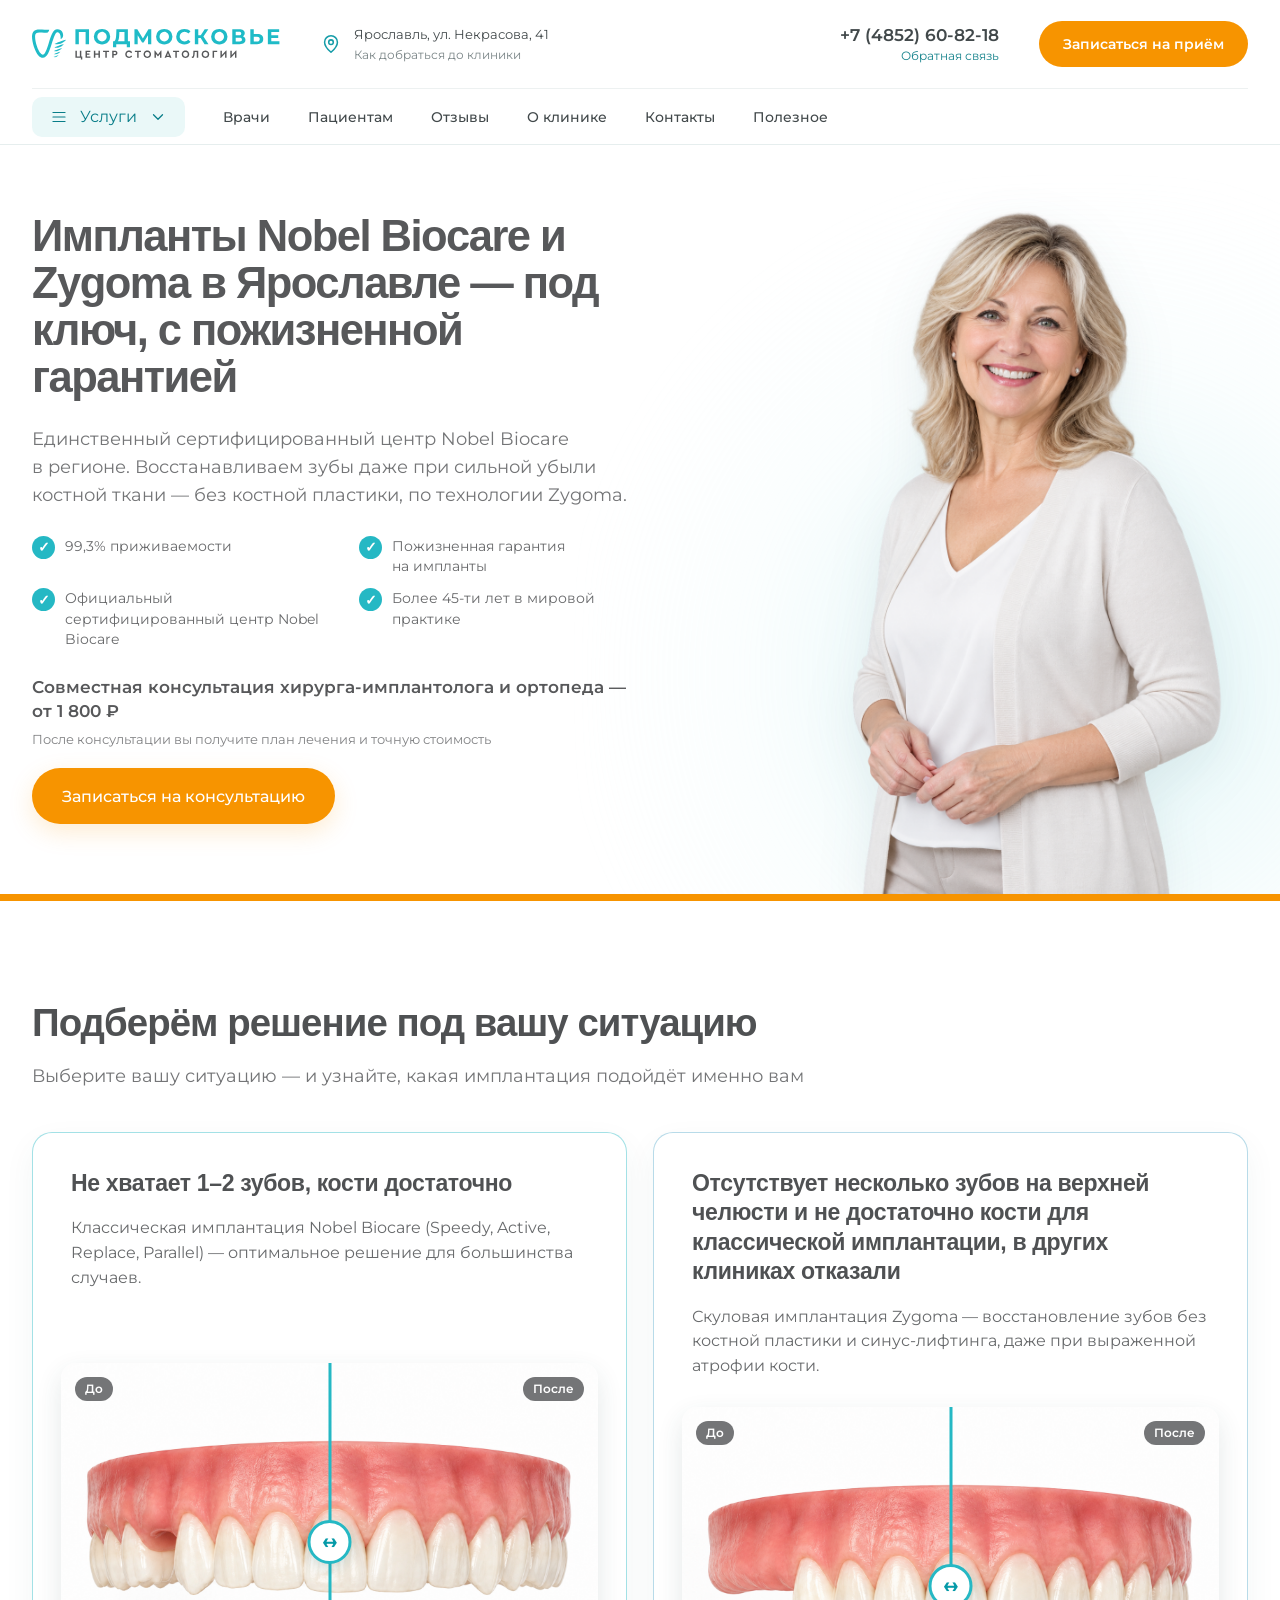
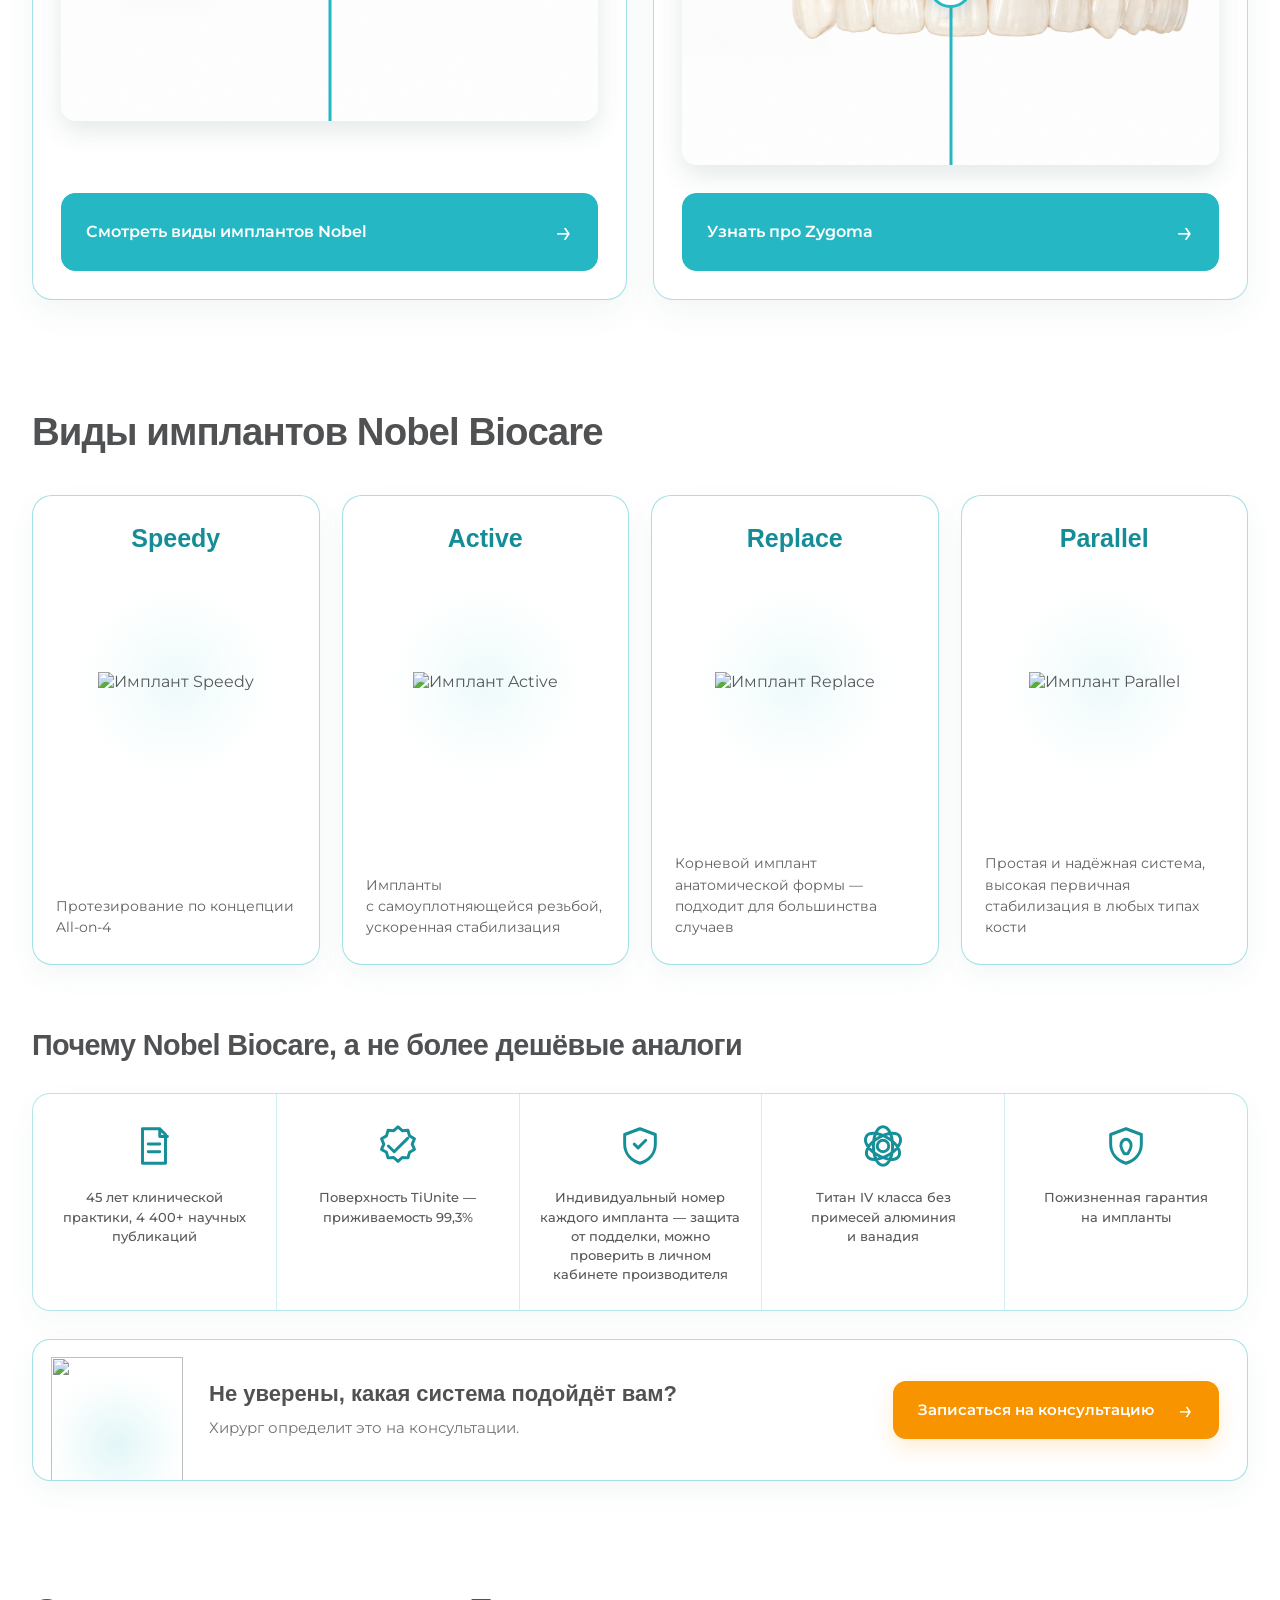
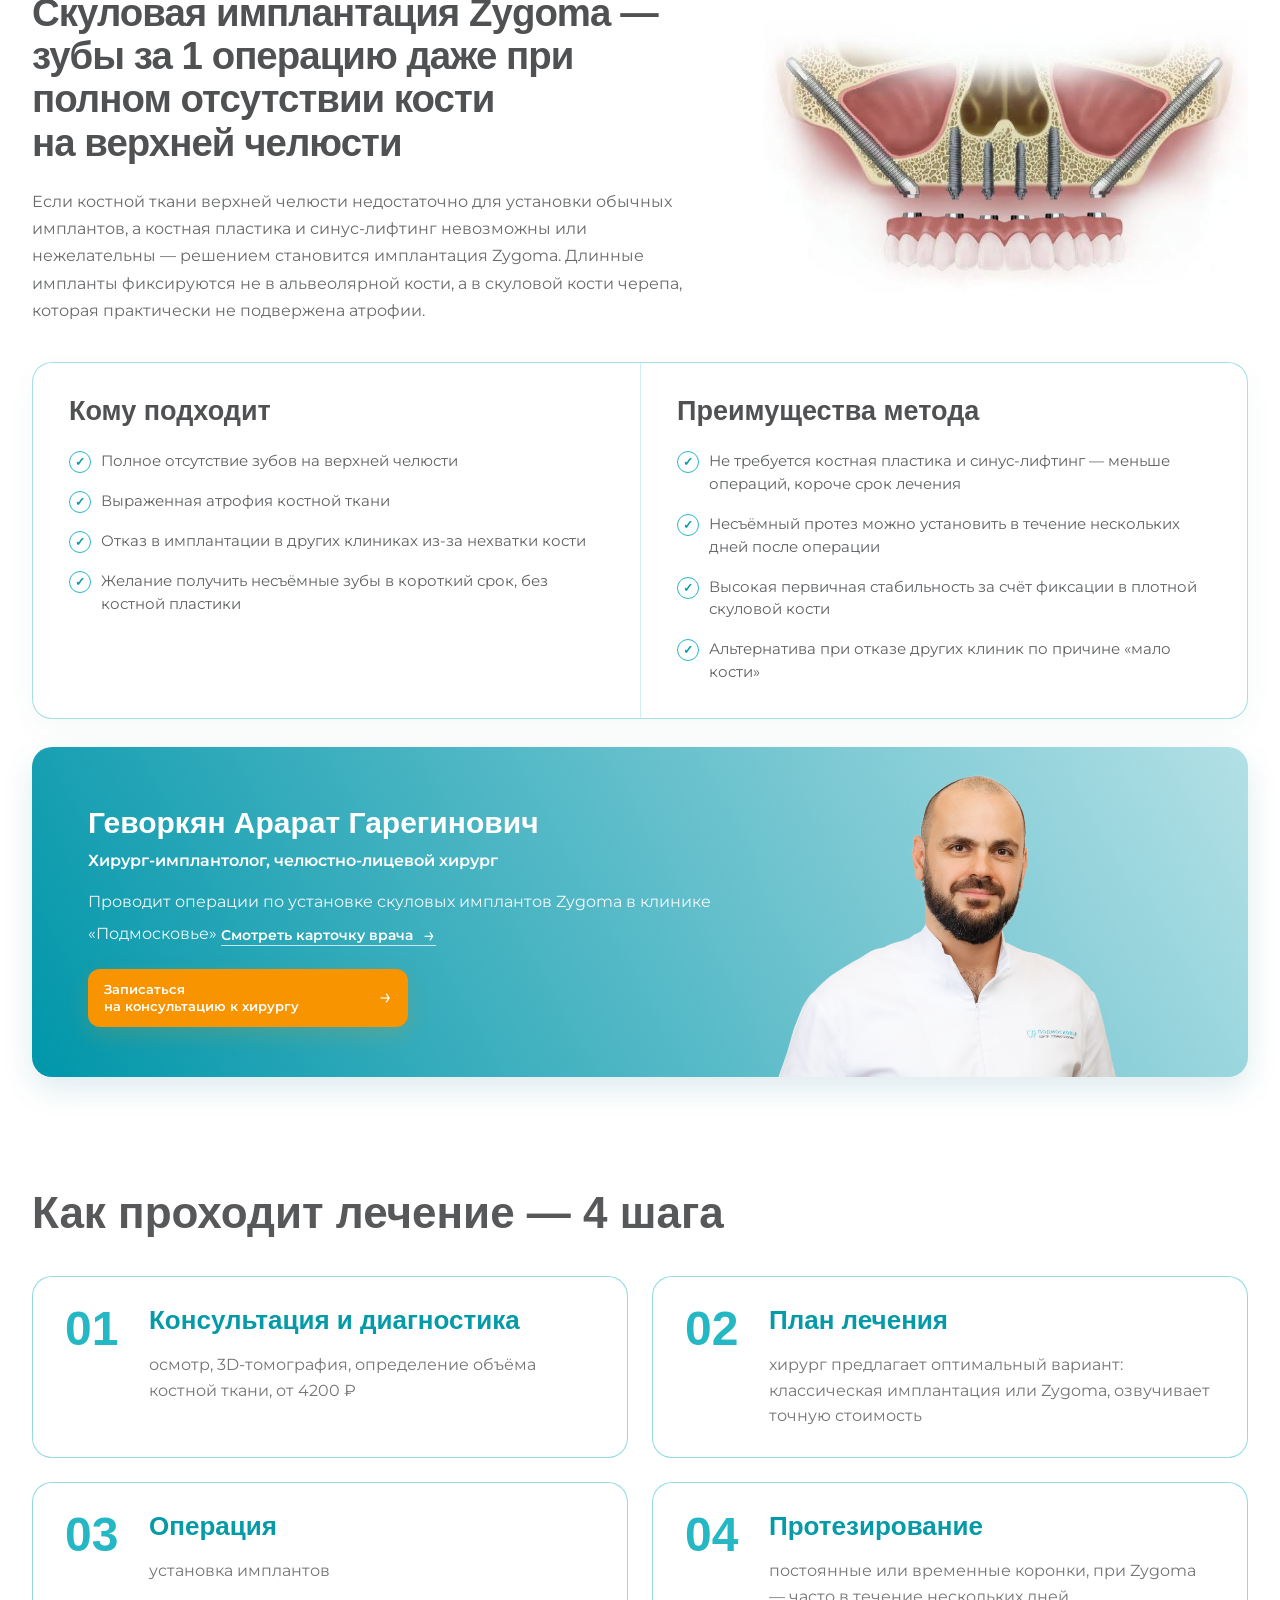
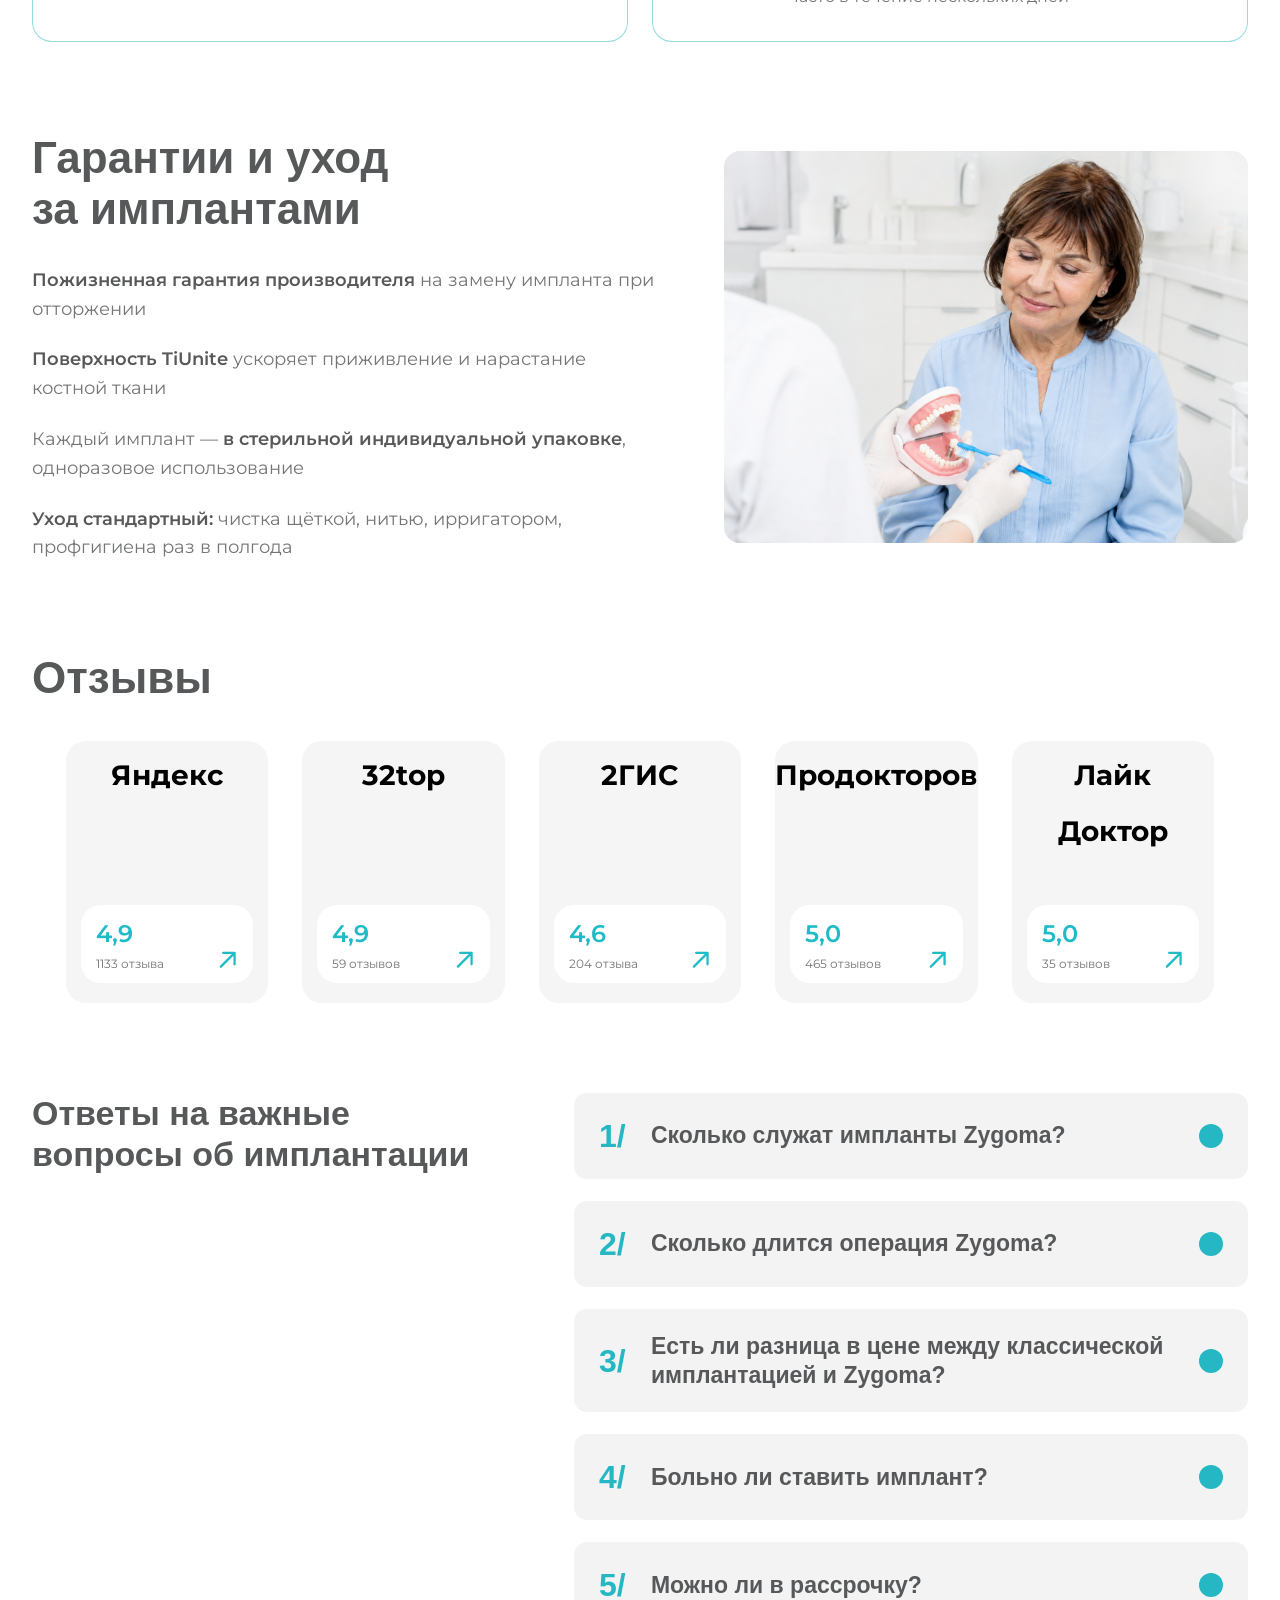
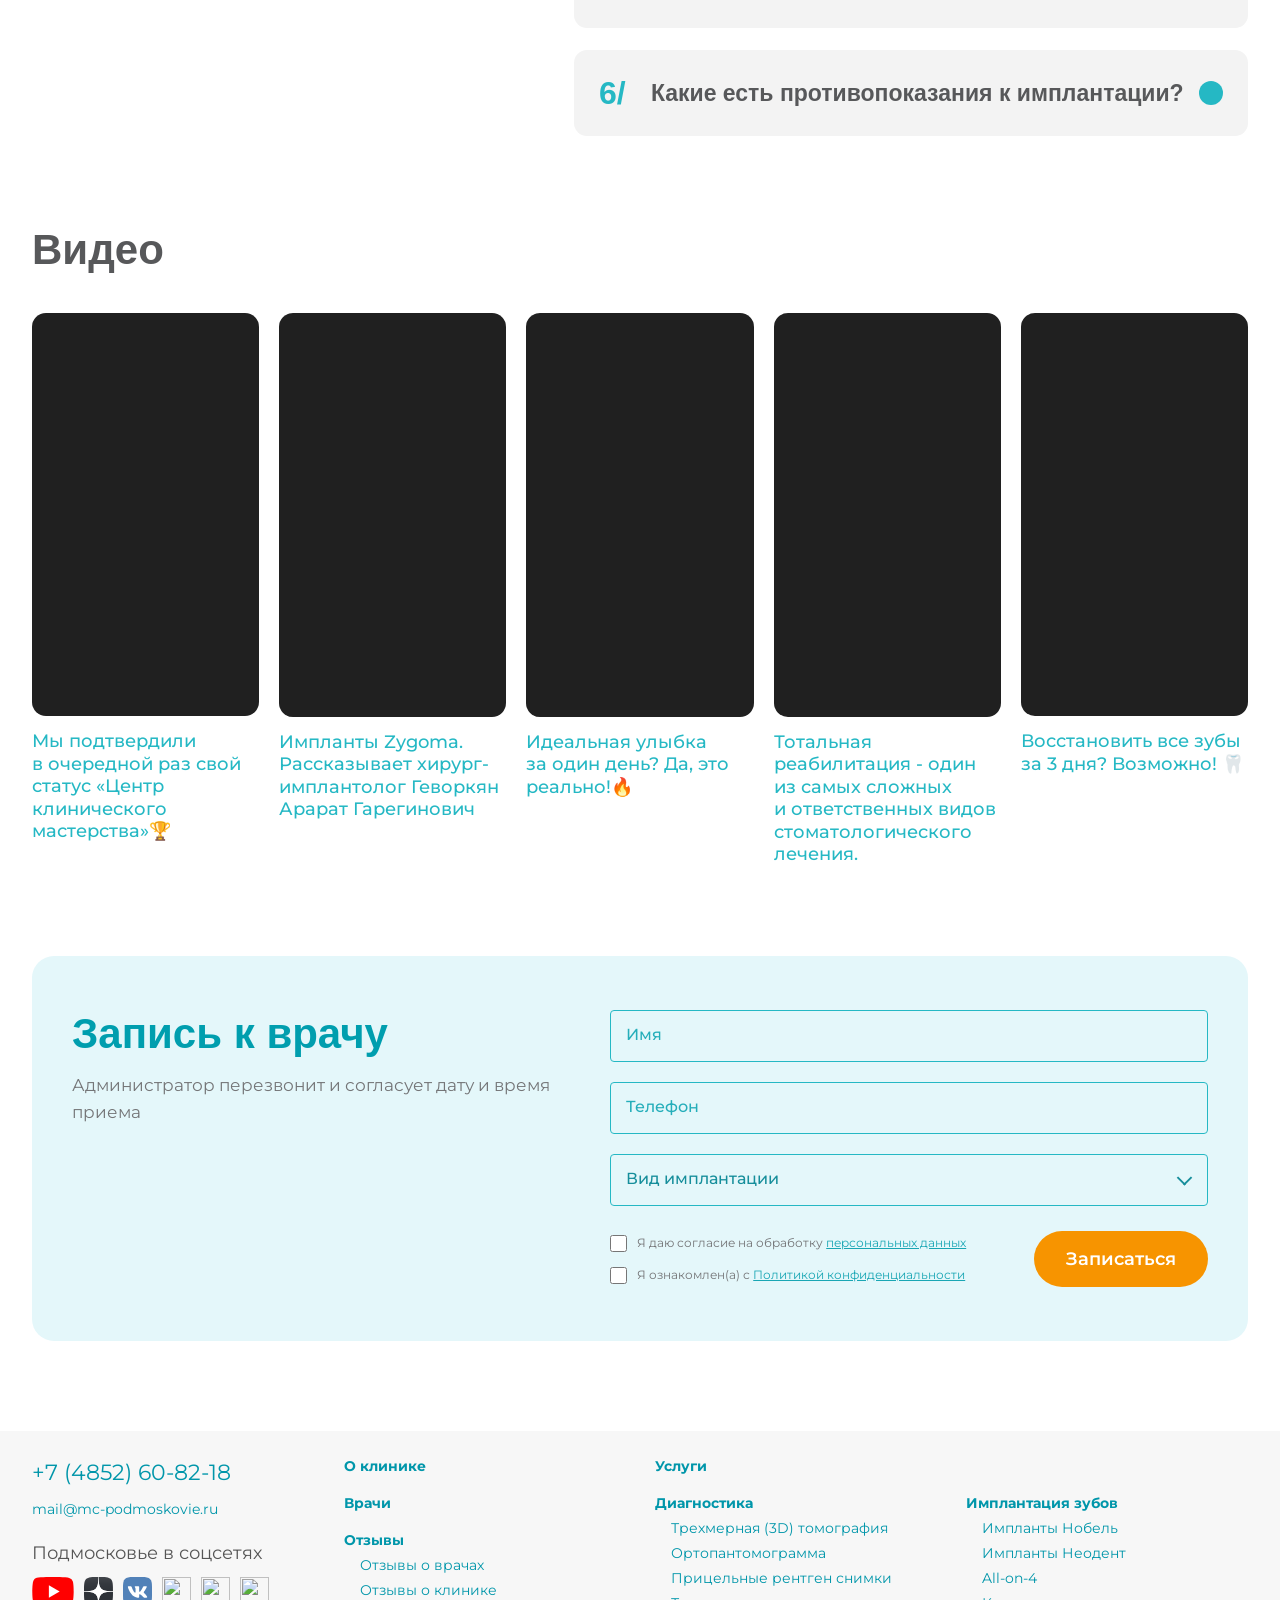
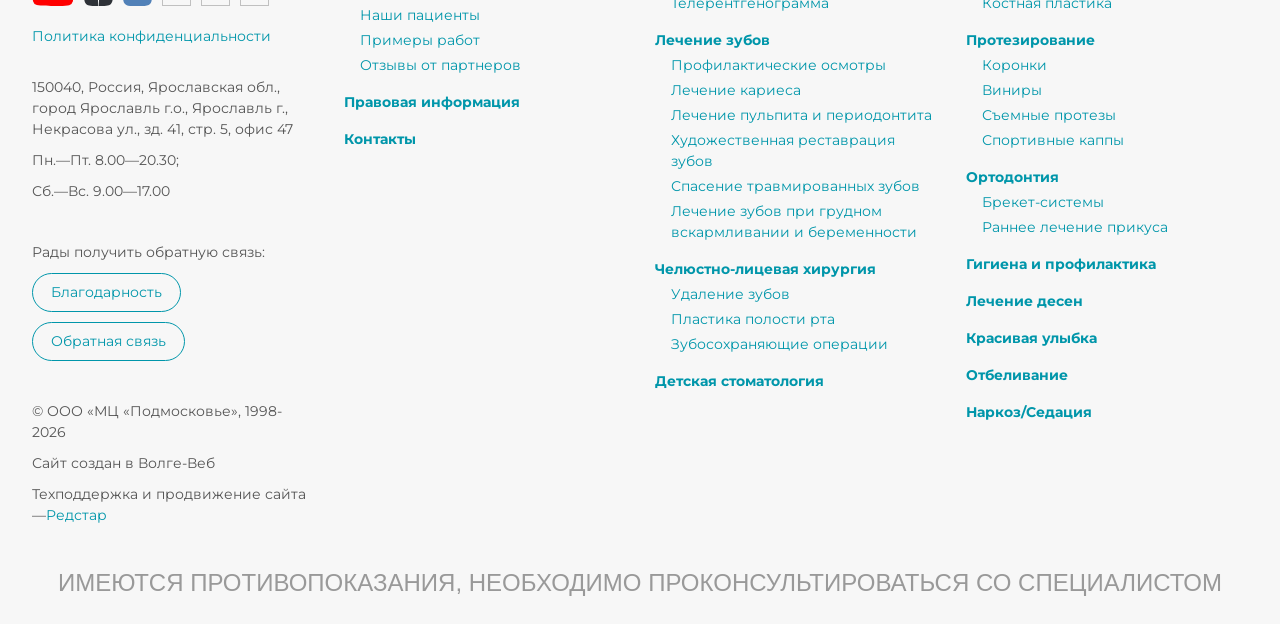
==== commit 78c353fa: "feat: apply client revisions to Nobel pricing, typography and dental visuals" ====
--- a/header-preview.html
+++ b/header-preview.html
@@ -19,11 +19,11 @@
   <link rel="stylesheet" href="footer.css?v=1">
   <script src="script.js?v=responsive-select" defer></script>
   <script src="booking-strip.js?v=2-local" defer></script>
-  <link rel="stylesheet" href="header-preview.css?v=1">
-  <script src="header-preview.js?v=1" defer></script>
+  <link rel="stylesheet" href="header-preview.css?v=5">
+  <script src="header-preview.js?v=3" defer></script>
 </head>
 <body>
-  <header class="pm-header" itemscope itemtype="https://schema.org/WPHeader">
+  <header data-pm-current-path="/services/implant/implant-nobel-biocar/" class="pm-header" itemscope itemtype="https://schema.org/WPHeader">
     <div class="pm-shell">
       <div class="pm-top">
         <a class="pm-logo" href="https://www.mc-podmoskovie.ru/" aria-label="Подмосковье — центр стоматологии"><img src="assets/header-logo.svg" width="260" height="39" alt="Подмосковье — центр стоматологии"></a>
@@ -42,32 +42,32 @@
     </div>
   </header>
   <dialog class="pm-navigation" id="pm-navigation" aria-labelledby="pm-panel-title">
-    <div class="pm-panel-head"><button class="pm-icon-button" type="button" data-pm-back aria-label="Назад в меню" hidden><svg class="pm-icon" viewBox="0 0 24 24" aria-hidden="true"><path d="m14 6-6 6 6 6M8 12h12"/></svg></button><h2 id="pm-panel-title">Услуги</h2><a class="pm-all-services" href="https://www.mc-podmoskovie.ru/services/">Все услуги <span aria-hidden="true">↗</span></a><button class="pm-icon-button" type="button" data-pm-close aria-label="Закрыть меню"><svg class="pm-icon" viewBox="0 0 24 24" aria-hidden="true"><path d="m6 6 12 12M6 18 18 6"/></svg></button></div>
+    <div class="pm-panel-head"><button class="pm-icon-button" type="button" data-pm-back aria-label="Назад в меню" hidden><svg class="pm-icon" viewBox="0 0 24 24" aria-hidden="true"><path d="m14 6-6 6 6 6M8 12h12"/></svg></button><h2 id="pm-panel-title">Услуги</h2><a class="pm-all-services" href="https://www.mc-podmoskovie.ru/services/">Все услуги <span class="pm-link-arrow" aria-hidden="true"></span></a><button class="pm-icon-button" type="button" data-pm-close aria-label="Закрыть меню"><svg class="pm-icon" viewBox="0 0 24 24" aria-hidden="true"><path d="m6 6 12 12M6 18 18 6"/></svg></button></div>
     <div class="pm-panel-body">
       <div data-pm-menu-view hidden><nav class="pm-menu-links" aria-label="Мобильная навигация"><button type="button" data-pm-open="services">Услуги<svg class="pm-icon" viewBox="0 0 24 24" aria-hidden="true"><path d="m6 9 6 6 6-6"/></svg></button><a href="https://www.mc-podmoskovie.ru/doctors/">Врачи</a>
 <a href="https://www.mc-podmoskovie.ru/patients/">Пациентам</a>
 <a href="https://www.mc-podmoskovie.ru/otzyvy/">Отзывы</a>
 <a href="https://www.mc-podmoskovie.ru/about/">О клинике</a>
 <a href="https://www.mc-podmoskovie.ru/contacts/">Контакты</a>
-<a href="https://www.mc-podmoskovie.ru/useful/">Полезное</a></nav><div class="pm-menu-footer"><a class="pm-phone" href="tel:+74852608218">+7 (4852) 60-82-18</a><p>Ярославль, ул. Некрасова, 41</p><button class="pm-book" type="button" data-pm-book>Записаться на приём</button></div></div>
-      <div data-pm-services-view><div class="pm-service-grid"><details class="pm-service-group"><summary>Диагностика</summary><div class="pm-service-links"><a href="https://www.mc-podmoskovie.ru/services/diagnostics/3d/">Трехмерная (3D) томография</a>
+<a href="https://www.mc-podmoskovie.ru/useful/">Полезное</a></nav><div class="pm-menu-footer"><a class="pm-phone" href="tel:+74852608218">+7 (4852) 60-82-18</a><p>Ярославль, ул. Некрасова, 41</p><button class="pm-book" type="button" data-pm-book>Записаться на приём</button><nav class="pm-menu-socials" aria-label="Мессенджеры и социальные сети"><a href="https://t.me/mcpodmoskovie_bot?start=14974566517" target="_blank" rel="noopener noreferrer" aria-label="Бот Подмосковья в Telegram" title="Telegram"><img src="assets/header-telegram.svg" width="30" height="30" alt=""></a><a href="https://max.ru/u/f9LHodD0cOKWs2_SFO6ywnXv-ccw5N1sqSATNJx3VPJP7K-DedwyqJKg804" target="_blank" rel="noopener noreferrer" aria-label="Подмосковье в MAX" title="MAX"><img src="assets/header-max.svg" width="30" height="30" alt=""></a><a href="https://vk.com/mc_podmoskovie" target="_blank" rel="noopener noreferrer" aria-label="Подмосковье ВКонтакте" title="ВКонтакте"><svg width="30" height="30" aria-hidden="true"><use href="assets/footer-sprite.svg#svg-vk"></use></svg></a></nav></div></div>
+      <div data-pm-services-view><div class="pm-service-grid"><details class="pm-service-group"><summary><img class="pm-category-icon" src="assets/service-icons/diagnostics.svg" width="32" height="32" alt="" aria-hidden="true"><span>Диагностика</span></summary><div class="pm-service-links"><a href="https://www.mc-podmoskovie.ru/services/diagnostics/3d/">Трехмерная (3D) томография</a>
 <a href="https://www.mc-podmoskovie.ru/services/diagnostics/ortopantomogramma/">Ортопантомограмма</a>
 <a href="https://www.mc-podmoskovie.ru/services/diagnostics/roentgen/">Прицельные рентген снимки</a>
-<a href="https://www.mc-podmoskovie.ru/services/diagnostics/telerentgenogramma/">Телерентгенограмма</a><a class="pm-direction" href="https://www.mc-podmoskovie.ru/services/diagnostics/">Все услуги направления <span aria-hidden="true">↗</span></a></div></details><details class="pm-service-group"><summary>Лечение зубов</summary><div class="pm-service-links"><a href="https://www.mc-podmoskovie.ru/services/therapeutic/profilakticheskie-osmotry/">Профосмотр</a>
+<a href="https://www.mc-podmoskovie.ru/services/diagnostics/telerentgenogramma/">Телерентгенограмма</a><a class="pm-direction" href="https://www.mc-podmoskovie.ru/services/diagnostics/">Все услуги направления <span class="pm-link-arrow" aria-hidden="true"></span></a></div></details><details class="pm-service-group"><summary><img class="pm-category-icon" src="assets/service-icons/therapeutic.svg" width="32" height="32" alt="" aria-hidden="true"><span>Лечение зубов</span></summary><div class="pm-service-links"><a href="https://www.mc-podmoskovie.ru/services/therapeutic/profilakticheskie-osmotry/">Профосмотр</a>
 <a href="https://www.mc-podmoskovie.ru/services/therapeutic/caries/">Лечение кариеса</a>
 <a href="https://www.mc-podmoskovie.ru/services/therapeutic/pulpitis/">Лечение каналов / пульпита</a>
 <a href="https://www.mc-podmoskovie.ru/services/therapeutic/restoration-of-teeth/">Художественная реставрация</a>
 <a href="https://www.mc-podmoskovie.ru/services/therapeutic/spasenie-travmirovannykh-zubov/">Спасение травмированных зубов</a>
-<a href="https://www.mc-podmoskovie.ru/services/therapeutic/lechenie-zubov-pri-grudnom-vskarmlivanii-i-beremennosti/">Лечение зубов при беременности</a><a class="pm-direction" href="https://www.mc-podmoskovie.ru/services/therapeutic/">Все услуги направления <span aria-hidden="true">↗</span></a></div></details><details class="pm-service-group"><summary>Имплантация зубов</summary><div class="pm-service-links"><a href="https://www.mc-podmoskovie.ru/services/implant/implant-nobel-biocar/">Имплант-система Нобель</a>
+<a href="https://www.mc-podmoskovie.ru/services/therapeutic/lechenie-zubov-pri-grudnom-vskarmlivanii-i-beremennosti/">Лечение зубов при беременности</a><a class="pm-direction" href="https://www.mc-podmoskovie.ru/services/therapeutic/">Все услуги направления <span class="pm-link-arrow" aria-hidden="true"></span></a></div></details><details class="pm-service-group"><summary><img class="pm-category-icon" src="assets/service-icons/implant.svg" width="32" height="32" alt="" aria-hidden="true"><span>Имплантация зубов</span></summary><div class="pm-service-links"><a href="https://www.mc-podmoskovie.ru/services/implant/implant-nobel-biocar/">Имплант-система Нобель</a>
 <a href="https://www.mc-podmoskovie.ru/services/implant/implant-neodent/">Имплант-система Неодент</a>
 <a href="https://www.mc-podmoskovie.ru/services/implant/all-on-4-all-on-6/">All-on-4</a>
-<a href="https://www.mc-podmoskovie.ru/services/implant/sinus-lifting/">Костная пластика</a><a class="pm-direction" href="https://www.mc-podmoskovie.ru/services/implant/">Все услуги направления <span aria-hidden="true">↗</span></a></div></details><details class="pm-service-group"><summary>Протезирование</summary><div class="pm-service-links"><a href="https://www.mc-podmoskovie.ru/services/orthopaedy/koronki/">Коронки</a>
+<a href="https://www.mc-podmoskovie.ru/services/implant/sinus-lifting/">Костная пластика</a><a class="pm-direction" href="https://www.mc-podmoskovie.ru/services/implant/">Все услуги направления <span class="pm-link-arrow" aria-hidden="true"></span></a></div></details><details class="pm-service-group"><summary><img class="pm-category-icon" src="assets/service-icons/orthopaedy.svg" width="32" height="32" alt="" aria-hidden="true"><span>Протезирование</span></summary><div class="pm-service-links"><a href="https://www.mc-podmoskovie.ru/services/orthopaedy/koronki/">Коронки</a>
 <a href="https://www.mc-podmoskovie.ru/services/orthopaedy/veneers/">Виниры и вкладки</a>
 <a href="https://www.mc-podmoskovie.ru/services/orthopaedy/clasp/">Бюгельные зубные протезы</a>
-<a href="https://www.mc-podmoskovie.ru/services/orthopaedy/sportivnye-kappy/">Спортивные каппы</a><a class="pm-direction" href="https://www.mc-podmoskovie.ru/services/orthopaedy/">Все услуги направления <span aria-hidden="true">↗</span></a></div></details><details class="pm-service-group"><summary>Хирургия</summary><div class="pm-service-links"><a href="https://www.mc-podmoskovie.ru/services/surgery/udalenie-zubov/">Удаление зубов</a>
+<a href="https://www.mc-podmoskovie.ru/services/orthopaedy/sportivnye-kappy/">Спортивные каппы</a><a class="pm-direction" href="https://www.mc-podmoskovie.ru/services/orthopaedy/">Все услуги направления <span class="pm-link-arrow" aria-hidden="true"></span></a></div></details><details class="pm-service-group"><summary><img class="pm-category-icon" src="assets/service-icons/surgery.svg" width="32" height="32" alt="" aria-hidden="true"><span>Хирургия</span></summary><div class="pm-service-links"><a href="https://www.mc-podmoskovie.ru/services/surgery/udalenie-zubov/">Удаление зубов</a>
 <a href="https://www.mc-podmoskovie.ru/services/surgery/plastika-polosti-rta/">Пластика полости рта</a>
-<a href="https://www.mc-podmoskovie.ru/services/surgery/zubosohranyayuschie_operations/">Зубосохраняющие операции</a><a class="pm-direction" href="https://www.mc-podmoskovie.ru/services/surgery/">Все услуги направления <span aria-hidden="true">↗</span></a></div></details><details class="pm-service-group"><summary>Ортодонтия</summary><div class="pm-service-links"><a href="https://www.mc-podmoskovie.ru/services/ortodont/bracket/">Брекет-системы</a>
-<a href="https://www.mc-podmoskovie.ru/services/ortodont/rannee-lechenie-prikusa/">Раннее лечение прикуса</a><a class="pm-direction" href="https://www.mc-podmoskovie.ru/services/ortodont/">Все услуги направления <span aria-hidden="true">↗</span></a></div></details><details class="pm-service-group"><summary>Детская стоматология</summary><div class="pm-service-links"><a class="pm-direction" href="https://www.mc-podmoskovie.ru/services/childrens-dentistry/">Подробнее об услуге <span aria-hidden="true">↗</span></a></div></details><details class="pm-service-group"><summary>Гигиена и профилактика</summary><div class="pm-service-links"><a class="pm-direction" href="https://www.mc-podmoskovie.ru/services/gigiena-i-profilaktika/professionalnaya-gigiena-polosti-rta/">Подробнее об услуге <span aria-hidden="true">↗</span></a></div></details><details class="pm-service-group"><summary>Лечение десен</summary><div class="pm-service-links"><a class="pm-direction" href="https://www.mc-podmoskovie.ru/services/parodont/">Подробнее об услуге <span aria-hidden="true">↗</span></a></div></details><details class="pm-service-group"><summary>Красивая улыбка</summary><div class="pm-service-links"><a class="pm-direction" href="https://www.mc-podmoskovie.ru/services/krasivaya-ulybka/">Подробнее об услуге <span aria-hidden="true">↗</span></a></div></details><details class="pm-service-group"><summary>Наркоз/Седация</summary><div class="pm-service-links"><a class="pm-direction" href="https://www.mc-podmoskovie.ru/services/sedatsiya/">Подробнее об услуге <span aria-hidden="true">↗</span></a></div></details><details class="pm-service-group"><summary>Отбеливание</summary><div class="pm-service-links"><a class="pm-direction" href="https://www.mc-podmoskovie.ru/services/whitening/">Подробнее об услуге <span aria-hidden="true">↗</span></a></div></details></div><a class="pm-service-all-mobile" href="https://www.mc-podmoskovie.ru/services/">Все услуги клиники <span aria-hidden="true">↗</span></a></div>
+<a href="https://www.mc-podmoskovie.ru/services/surgery/zubosohranyayuschie_operations/">Зубосохраняющие операции</a><a class="pm-direction" href="https://www.mc-podmoskovie.ru/services/surgery/">Все услуги направления <span class="pm-link-arrow" aria-hidden="true"></span></a></div></details><details class="pm-service-group"><summary><img class="pm-category-icon" src="assets/service-icons/ortodont.svg" width="32" height="32" alt="" aria-hidden="true"><span>Ортодонтия</span></summary><div class="pm-service-links"><a href="https://www.mc-podmoskovie.ru/services/ortodont/bracket/">Брекет-системы</a>
+<a href="https://www.mc-podmoskovie.ru/services/ortodont/rannee-lechenie-prikusa/">Раннее лечение прикуса</a><a class="pm-direction" href="https://www.mc-podmoskovie.ru/services/ortodont/">Все услуги направления <span class="pm-link-arrow" aria-hidden="true"></span></a></div></details><details class="pm-service-group"><summary><img class="pm-category-icon" src="assets/service-icons/childrens-dentistry.svg" width="32" height="32" alt="" aria-hidden="true"><span>Детская стоматология</span></summary><div class="pm-service-links"><a class="pm-direction" href="https://www.mc-podmoskovie.ru/services/childrens-dentistry/">Подробнее об услуге <span class="pm-link-arrow" aria-hidden="true"></span></a></div></details><details class="pm-service-group"><summary><img class="pm-category-icon" src="assets/service-icons/gigiena-i-profilaktika.svg" width="32" height="32" alt="" aria-hidden="true"><span>Гигиена и профилактика</span></summary><div class="pm-service-links"><a class="pm-direction" href="https://www.mc-podmoskovie.ru/services/gigiena-i-profilaktika/professionalnaya-gigiena-polosti-rta/">Подробнее об услуге <span class="pm-link-arrow" aria-hidden="true"></span></a></div></details><details class="pm-service-group"><summary><img class="pm-category-icon" src="assets/service-icons/parodont.svg" width="32" height="32" alt="" aria-hidden="true"><span>Лечение десен</span></summary><div class="pm-service-links"><a class="pm-direction" href="https://www.mc-podmoskovie.ru/services/parodont/">Подробнее об услуге <span class="pm-link-arrow" aria-hidden="true"></span></a></div></details><details class="pm-service-group"><summary><img class="pm-category-icon" src="assets/service-icons/krasivaya-ulybka.svg" width="32" height="32" alt="" aria-hidden="true"><span>Красивая улыбка</span></summary><div class="pm-service-links"><a class="pm-direction" href="https://www.mc-podmoskovie.ru/services/krasivaya-ulybka/">Подробнее об услуге <span class="pm-link-arrow" aria-hidden="true"></span></a></div></details><details class="pm-service-group"><summary><img class="pm-category-icon" src="assets/service-icons/sedatsiya.svg" width="32" height="32" alt="" aria-hidden="true"><span>Наркоз/Седация</span></summary><div class="pm-service-links"><a class="pm-direction" href="https://www.mc-podmoskovie.ru/services/sedatsiya/">Подробнее об услуге <span class="pm-link-arrow" aria-hidden="true"></span></a></div></details><details class="pm-service-group"><summary><img class="pm-category-icon" src="assets/service-icons/whitening.svg" width="32" height="32" alt="" aria-hidden="true"><span>Отбеливание</span></summary><div class="pm-service-links"><a class="pm-direction" href="https://www.mc-podmoskovie.ru/services/whitening/">Подробнее об услуге <span class="pm-link-arrow" aria-hidden="true"></span></a></div></details></div><a class="pm-service-all-mobile" href="https://www.mc-podmoskovie.ru/services/">Все услуги клиники <span class="pm-link-arrow" aria-hidden="true"></span></a></div>
     </div>
   </dialog>
 
@@ -88,7 +88,7 @@
             <li><span class="hero__check" aria-hidden="true">✓</span><span>Более 45-ти лет в мировой практике</span></li>
           </ul>
           <div class="hero__consult">
-            <p class="hero__price" aria-label="Консультация хирурга-имплантолога — 1 000 ₽">Консультация хирурга-имплантолога — <span class="hero__price-value">1 000 ₽</span></p>
+            <p class="hero__price" aria-label="Совместная консультация хирурга-имплантолога и ортопеда — от 1 800 ₽">Совместная консультация хирурга-имплантолога и ортопеда — <span class="hero__price-value">от 1 800 ₽</span></p>
             <p class="hero__note">После консультации вы получите план лечения и точную стоимость</p>
             <button class="hero__button" type="button">Записаться на консультацию</button>
           </div>
--- a/header-preview.css
+++ b/header-preview.css
@@ -34,6 +34,9 @@
 .pm-panel-body { overflow: auto; overscroll-behavior: contain; padding: 12px 30px 30px; }
 .pm-service-grid { display: grid; grid-template-columns: repeat(3, minmax(0, 1fr)); gap: 0 32px; align-items: start; }
 .pm-service-group { border-bottom: 1px solid #e6eeee; }
+.pm-mobile-category-link { display: none; }
+.pm-category-icon { display: block; width: 32px; height: 32px; object-fit: contain; flex: 0 0 32px; }
+.pm-service-group summary > span { flex: 1; }
 .pm-service-group summary { display: flex; align-items: center; justify-content: space-between; gap: 12px; padding: 20px 0; list-style: none; cursor: pointer; font-size: 14px; font-weight: 600; line-height: 1.5; }
 .pm-service-group summary::-webkit-details-marker { display: none; }
 .pm-service-group summary::after { content: '+'; color: #168d97; font-size: 22px; font-weight: 400; }
@@ -47,6 +50,10 @@
 .pm-menu-footer { padding-top: 30px; display: grid; gap: 16px; }
 .pm-menu-footer p { margin: 0; font-size: 13px; line-height: 1.7; color: #738083; }
 .pm-menu-footer .pm-book { width: fit-content; }
+.pm-menu-socials { display: flex; align-items: center; gap: 14px; margin-top: 2px; }
+.pm-menu-socials a { display: inline-flex; align-items: center; justify-content: center; width: 48px; height: 48px; border-radius: 50%; color: #25b8c4; }
+.pm-menu-socials a:hover { background: #eaf8f8; }
+.pm-menu-socials img, .pm-menu-socials svg { display: block; width: 30px; height: 30px; object-fit: contain; }
 .pm-header a:focus-visible, .pm-header button:focus-visible, .pm-navigation a:focus-visible, .pm-navigation button:focus-visible, .pm-navigation summary:focus-visible { outline: 2px solid #0d8793; outline-offset: 4px; }
 .pm-navigation [hidden] { display: none !important; }
 body.pm-navigation-open { overflow: hidden; }
@@ -76,6 +83,16 @@
   .pm-panel-body { padding: 0 22px calc(30px + env(safe-area-inset-bottom)); }
   .pm-service-grid { display: block; }
   .pm-service-group summary { padding: 18px 0; font-size: 15px; min-height: 62px; }
+  .pm-service-group summary > .pm-category-icon, .pm-service-group summary > span, .pm-service-group summary::after { display: none; }
+  .pm-service-group summary { padding: 0; }
+  .pm-mobile-category-link { display: flex; align-items: center; gap: 12px; width: 100%; min-height: 62px; padding: 18px 0; }
+  .pm-mobile-category-link > span { flex: 1; }
+  .pm-mobile-category-link::after { content: ''; width: 18px; height: 18px; flex: 0 0 18px; background: url("data:image/svg+xml,%3Csvg xmlns='http://www.w3.org/2000/svg' viewBox='0 0 24 24' fill='none' stroke='%23168d97' stroke-width='2' stroke-linecap='round' stroke-linejoin='round'%3E%3Cpath d='m6 9 6 6 6-6'/%3E%3C/svg%3E") center / contain no-repeat; }
+  .pm-service-group[open] .pm-mobile-category-link::after { background-image: url("data:image/svg+xml,%3Csvg xmlns='http://www.w3.org/2000/svg' viewBox='0 0 24 24' fill='none' stroke='%23168d97' stroke-width='2' stroke-linecap='round' stroke-linejoin='round'%3E%3Cpath d='M6 18 18 6M6 6h12v12'/%3E%3C/svg%3E"); }
+  .pm-current-category .pm-mobile-category-link { color: #087e88; }
+  .pm-current-category .pm-mobile-category-link > span::after { content: 'Текущий раздел'; display: block; margin-top: 4px; font-size: 11px; font-weight: 400; }
+  .pm-service-links > a[aria-current="page"] { padding: 12px; border-radius: 8px; background: #d9f0f0; color: #087681; font-weight: 600; }
+  .pm-service-links > a[aria-current="page"]::after { content: 'Вы здесь'; display: block; margin-top: 3px; font-size: 11px; font-weight: 400; }
   .pm-service-group[open] { margin: 0 -12px; padding: 0 12px; border-radius: 12px; background: #f0f9f9; border-bottom-color: transparent; }
   .pm-service-links a { font-size: 14px; padding: 12px 4px; min-height: 44px; }
   .pm-service-group[open] summary { padding-bottom: 8px; }
@@ -84,3 +101,10 @@
 }
 @media (min-width: 761px) { .pm-service-all-mobile { display: none; } }
 @media (max-width: 360px) { .pm-logo img { width: 168px; } .pm-mobile-actions { gap: 0; } .pm-top { gap: 6px; } }
+
+@media (max-width: 760px) {
+  .pm-service-leaf .pm-mobile-category-link::after { background-image: url("data:image/svg+xml,%3Csvg xmlns='http://www.w3.org/2000/svg' viewBox='0 0 24 24' fill='none' stroke='%23168d97' stroke-width='2' stroke-linecap='round' stroke-linejoin='round'%3E%3Cpath d='M6 18 18 6M6 6h12v12'/%3E%3C/svg%3E"); }
+  .pm-service-leaf .pm-service-links { display: none; }
+}
+
+.pm-link-arrow { display: inline-block; width: 14px; height: 14px; flex-shrink: 0; vertical-align: -2px; background: url("data:image/svg+xml,%3Csvg xmlns='http://www.w3.org/2000/svg' viewBox='0 0 24 24' fill='none' stroke='%23168d97' stroke-width='2' stroke-linecap='round' stroke-linejoin='round'%3E%3Cpath d='M6 18 18 6M6 6h12v12'/%3E%3C/svg%3E") center / contain no-repeat; }
